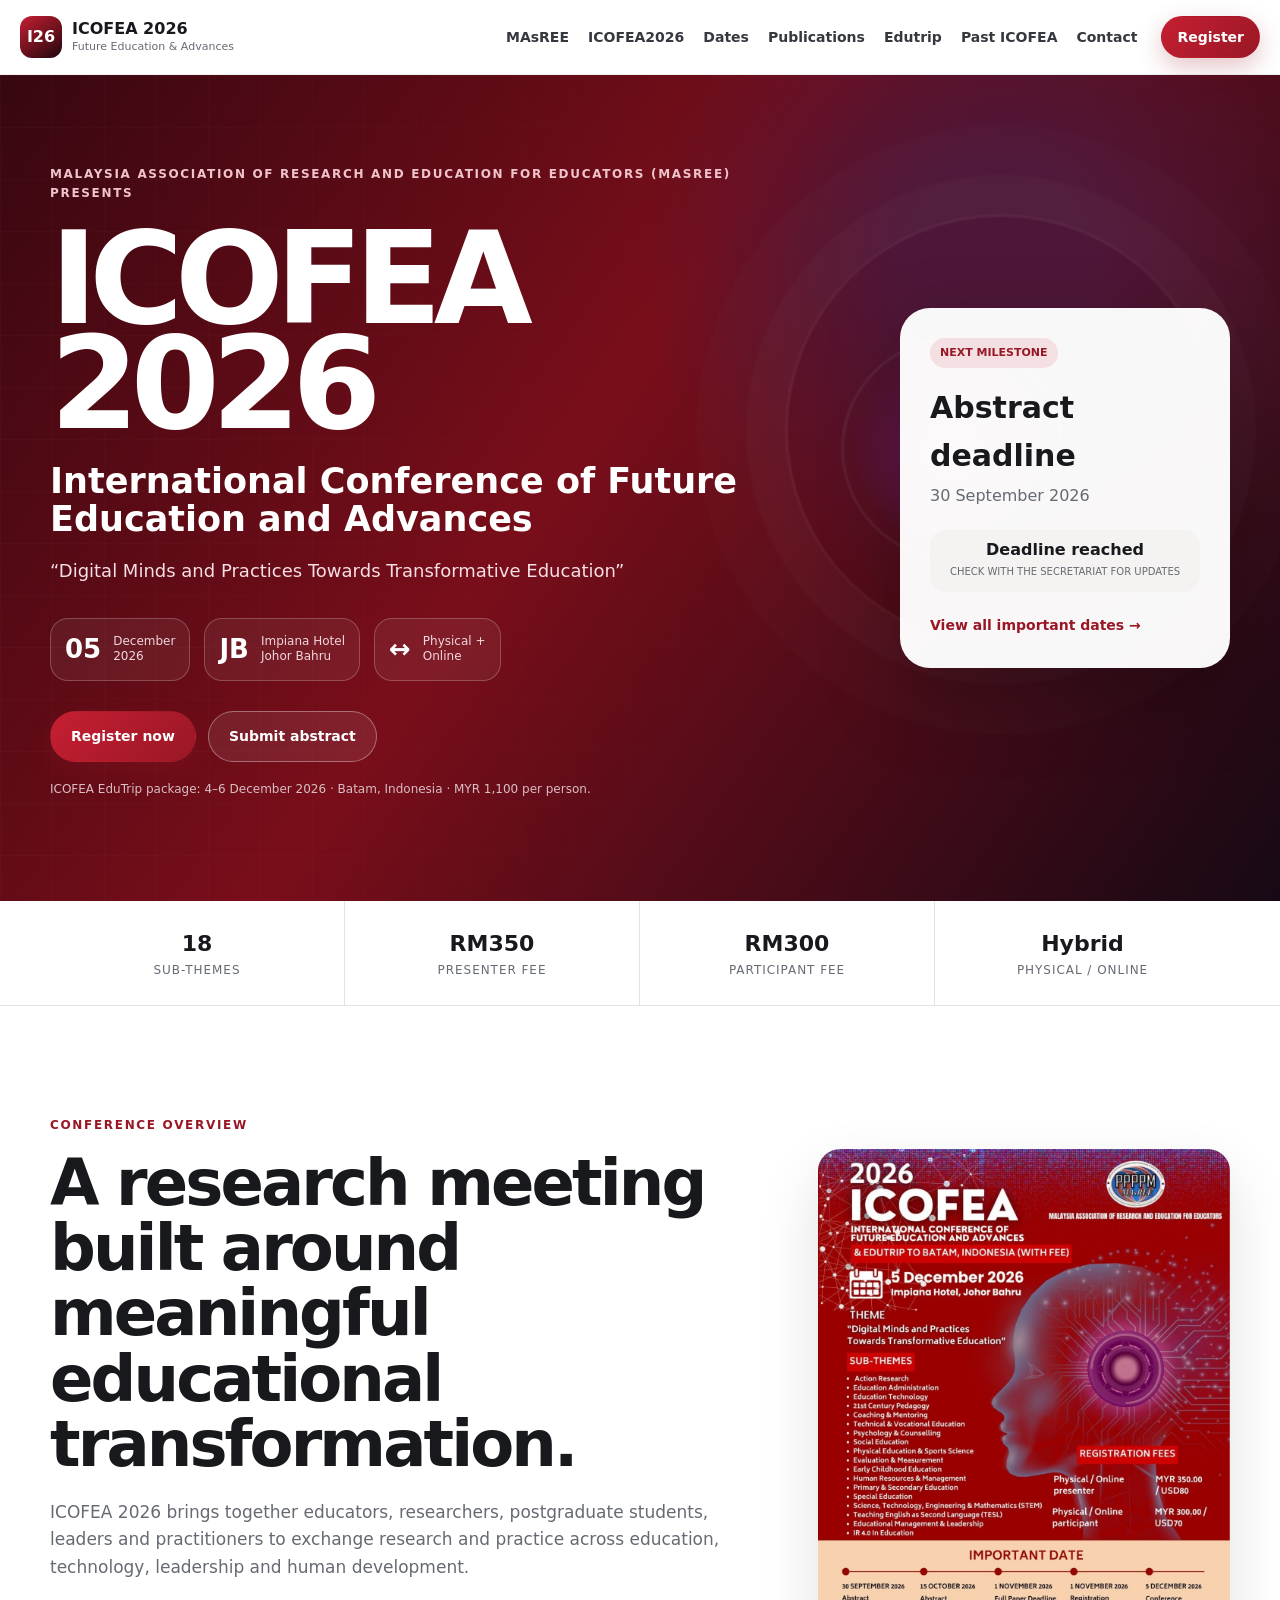
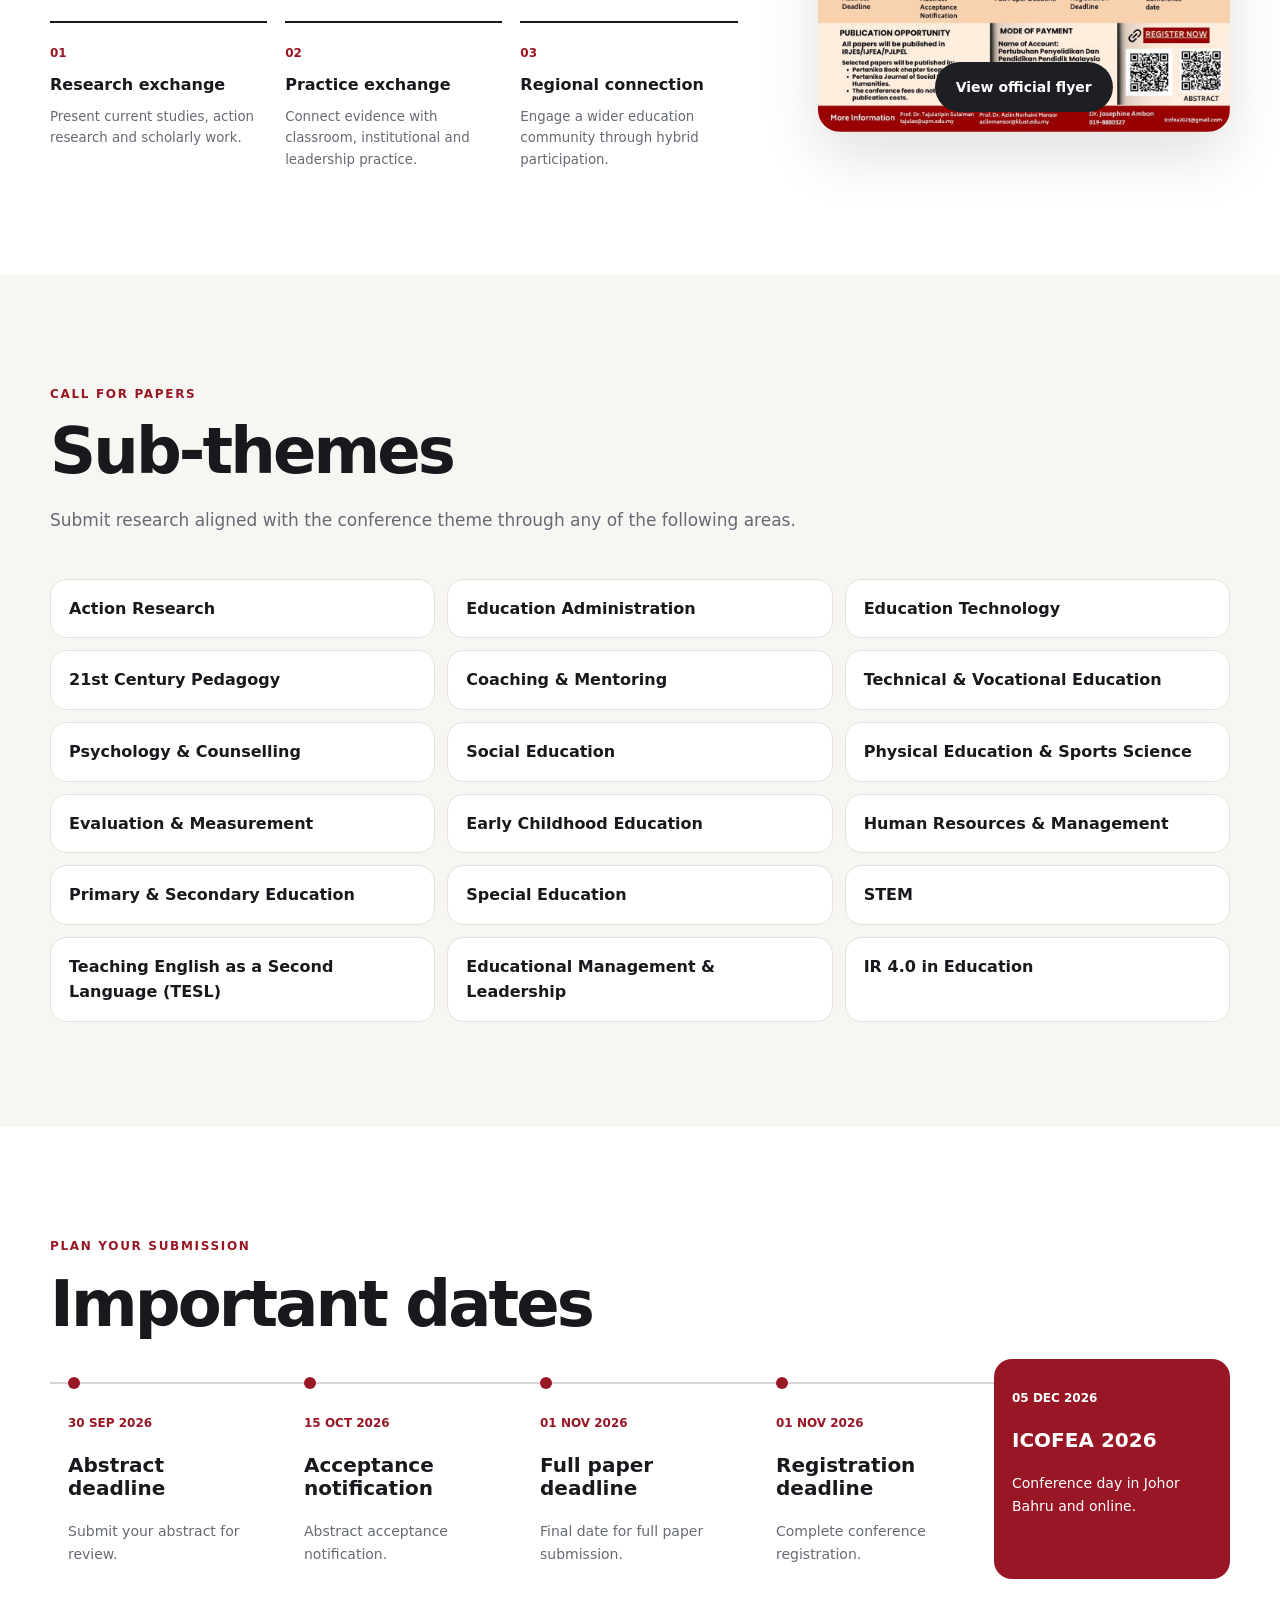
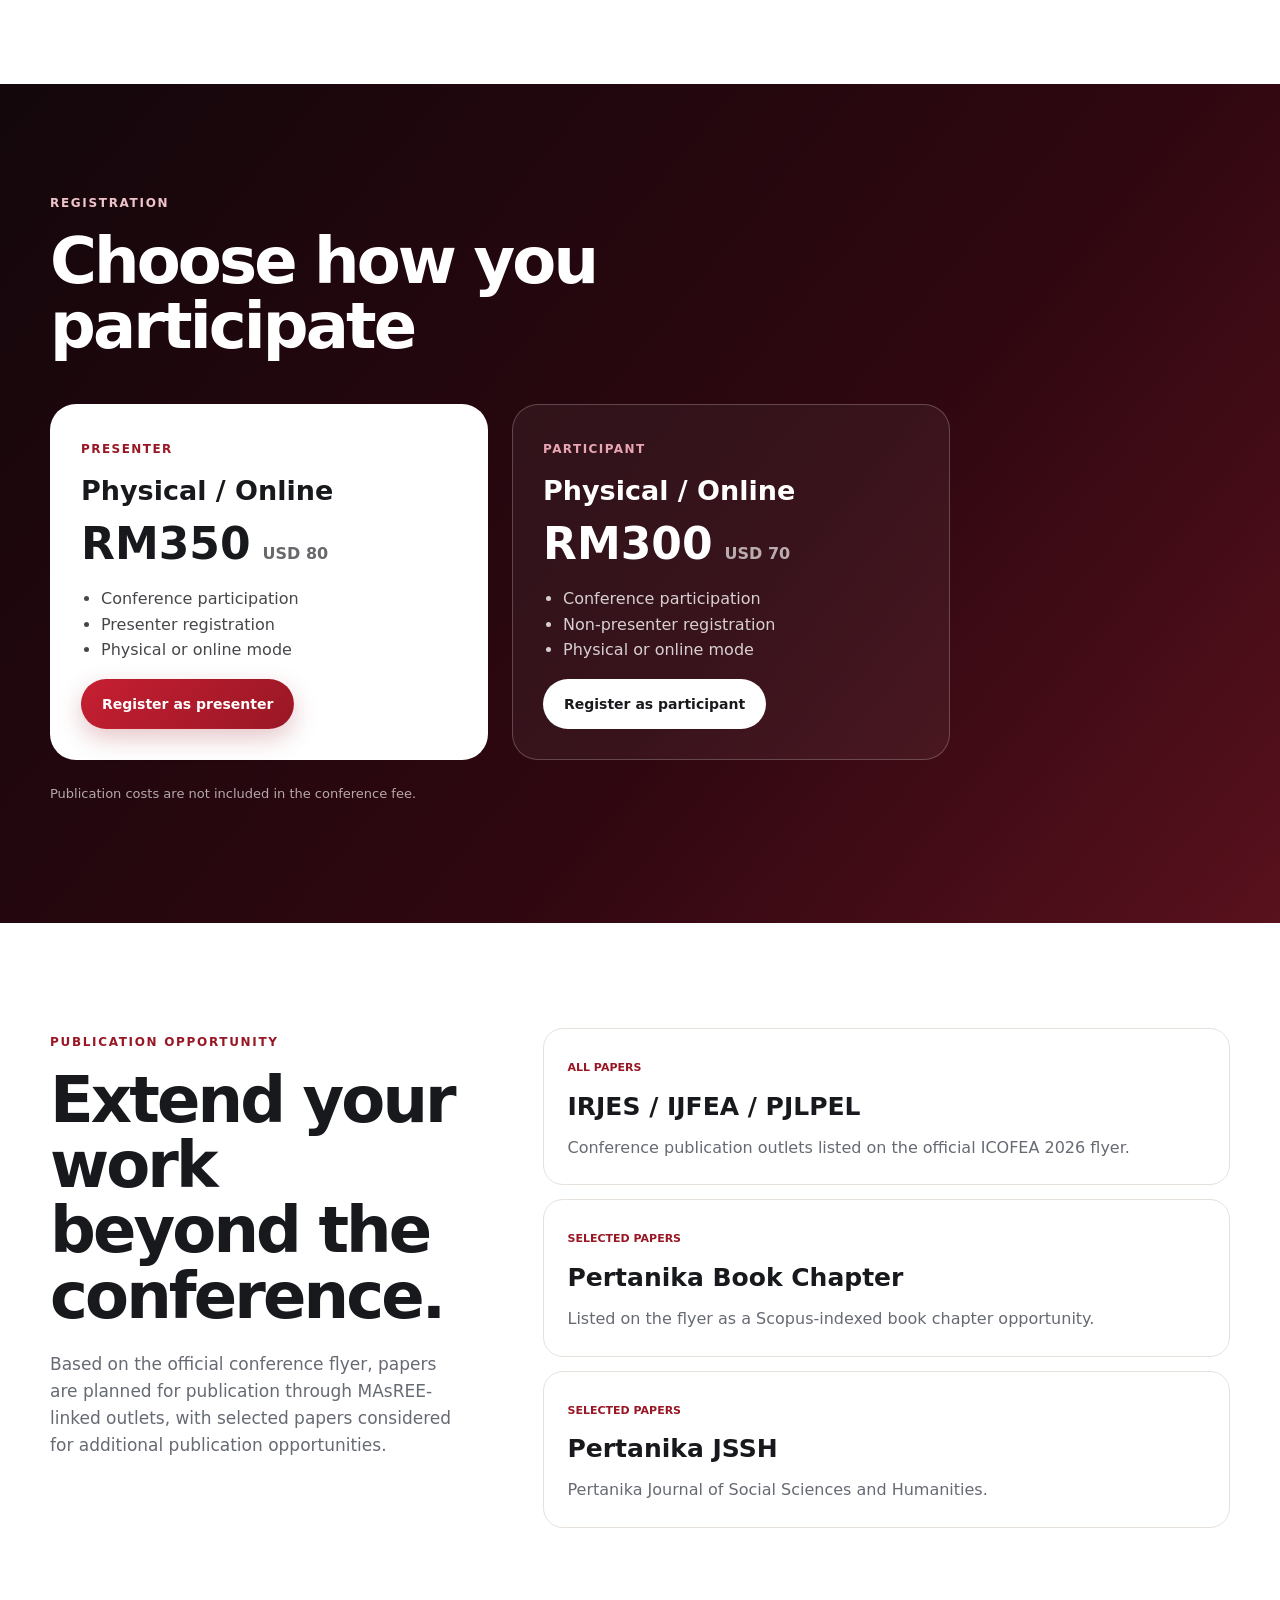
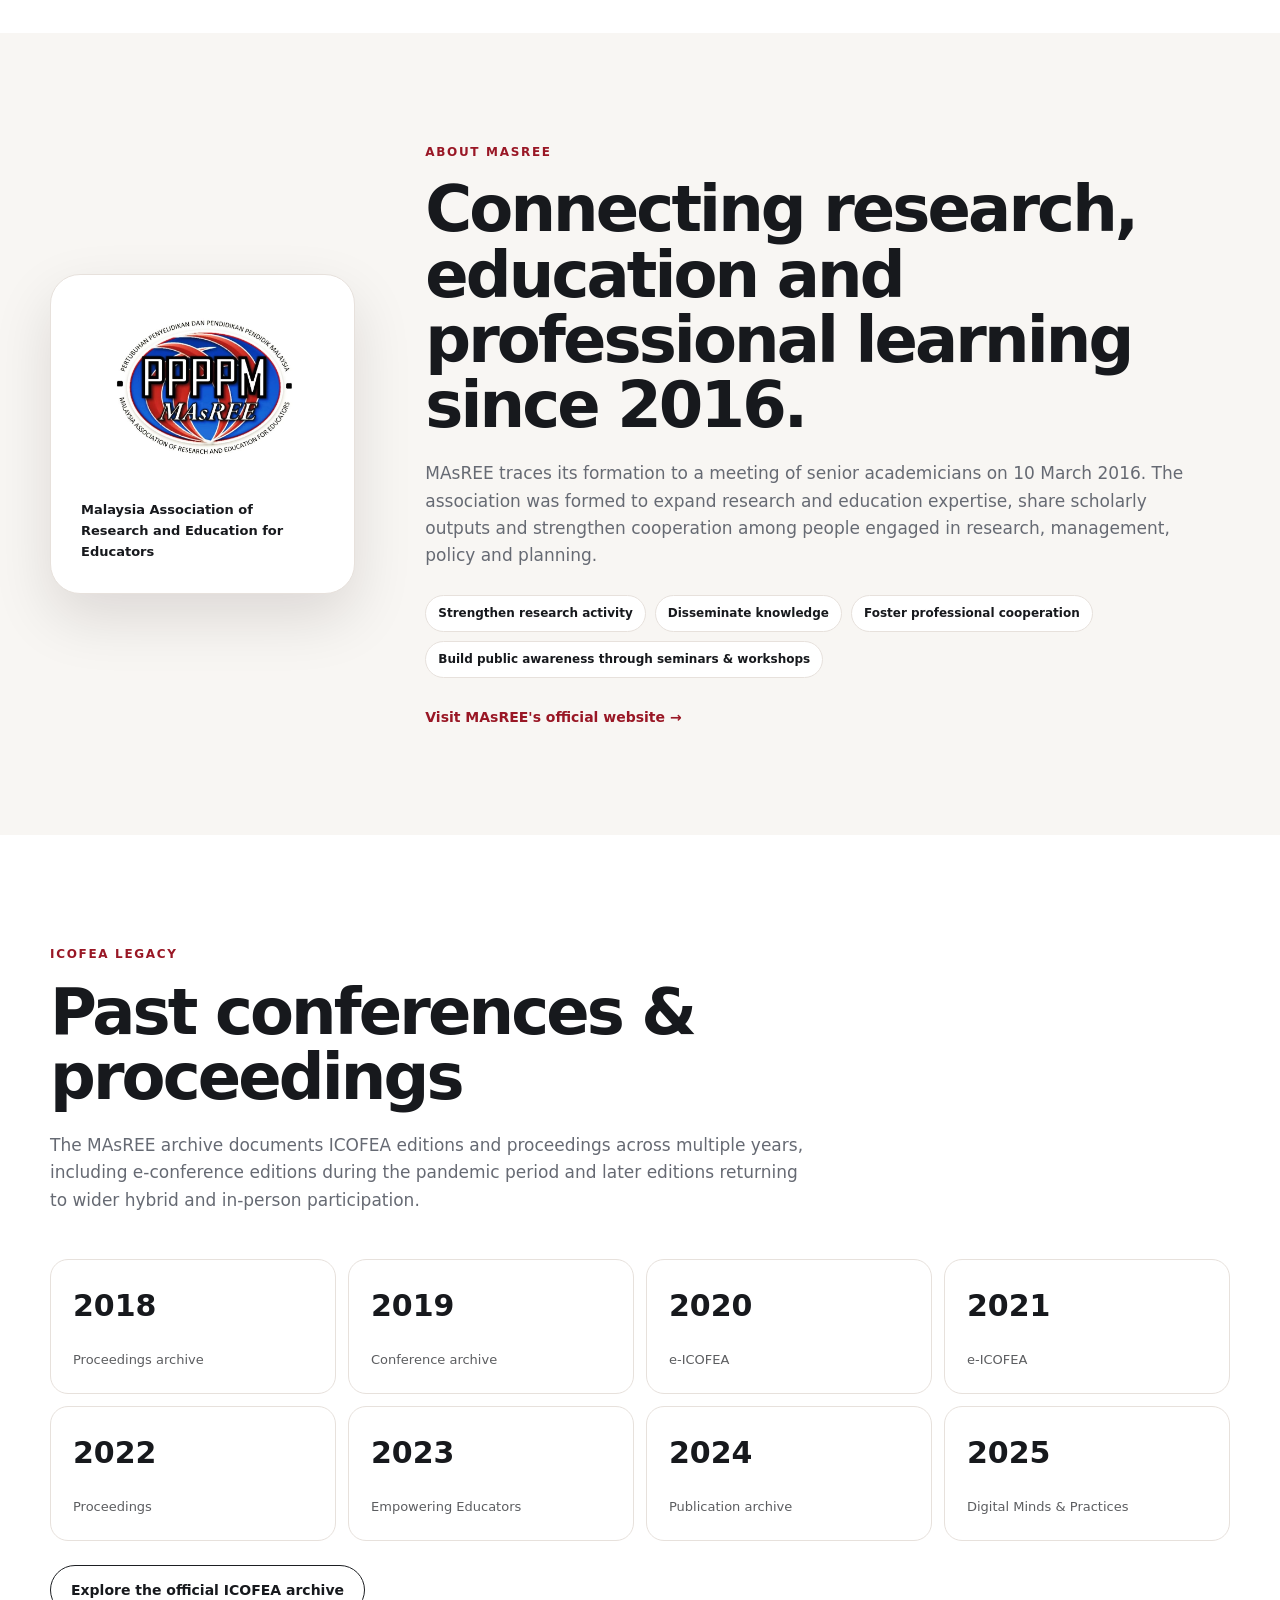
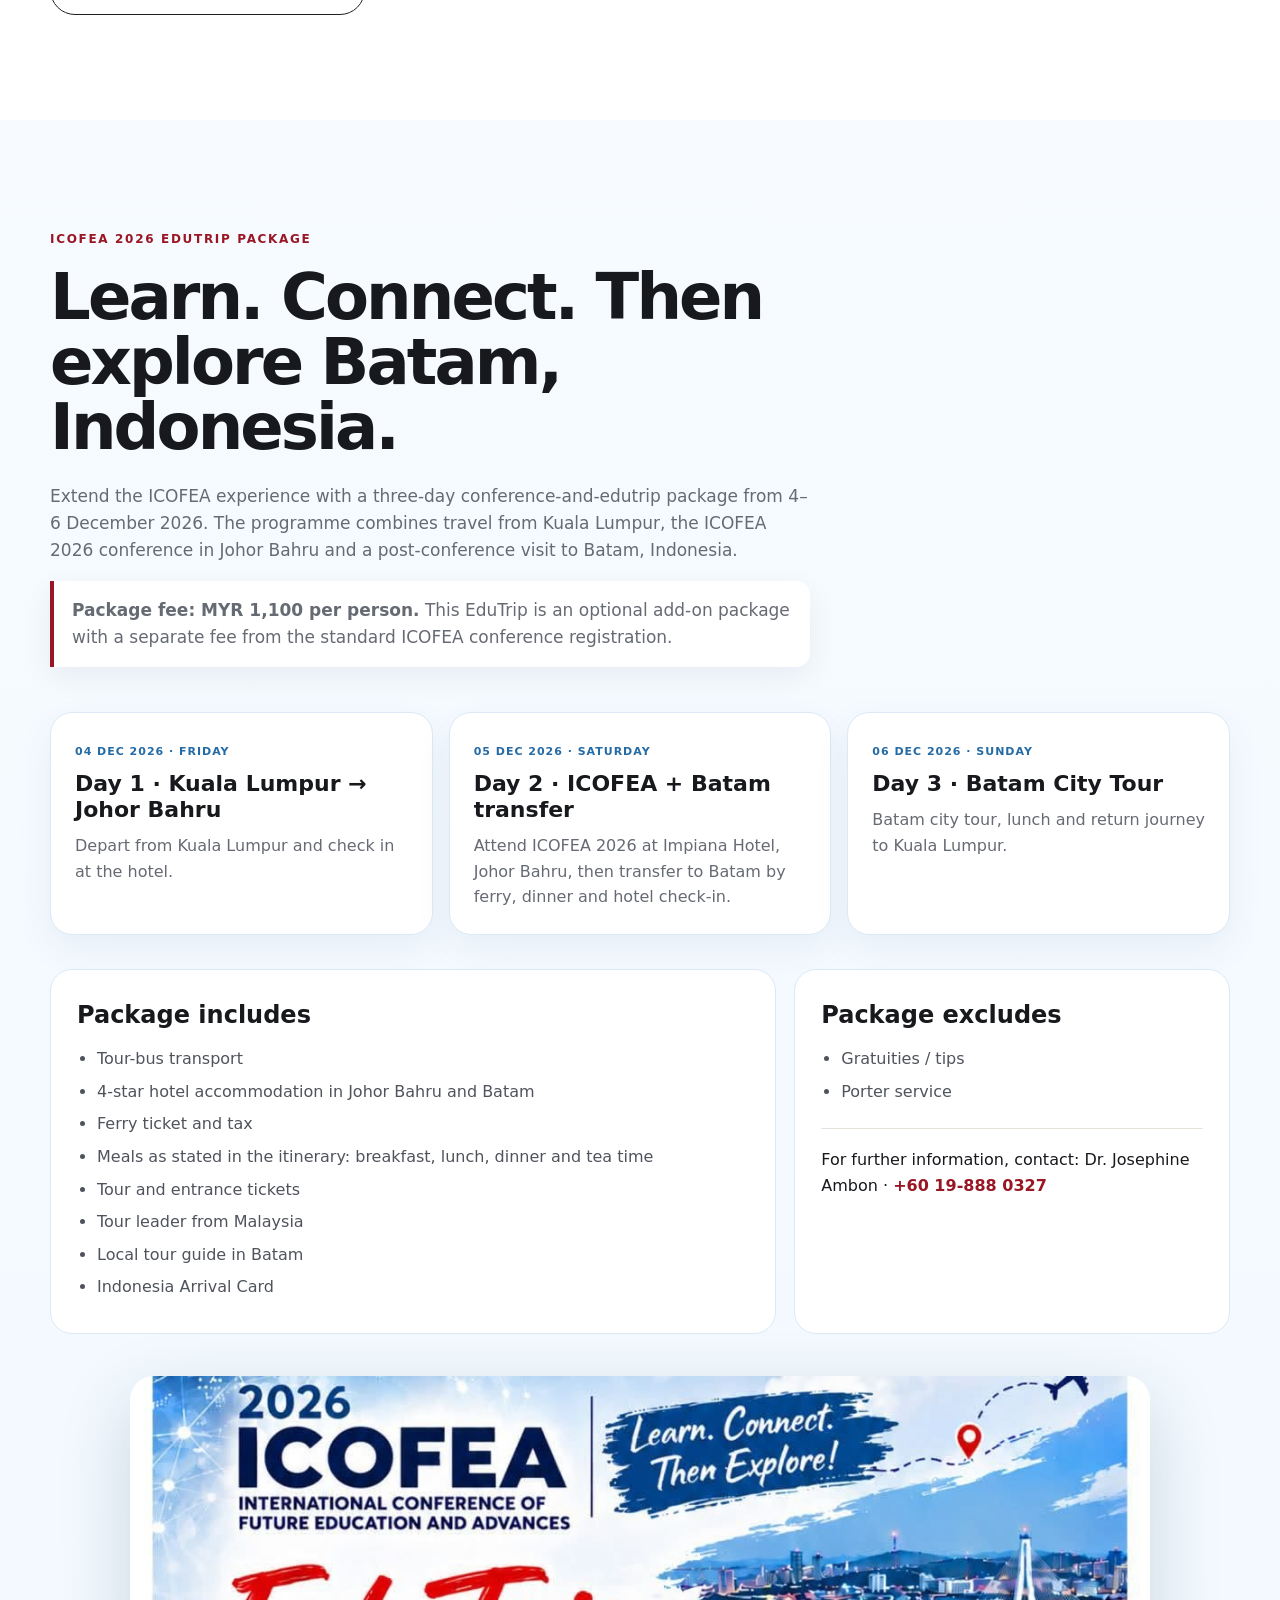
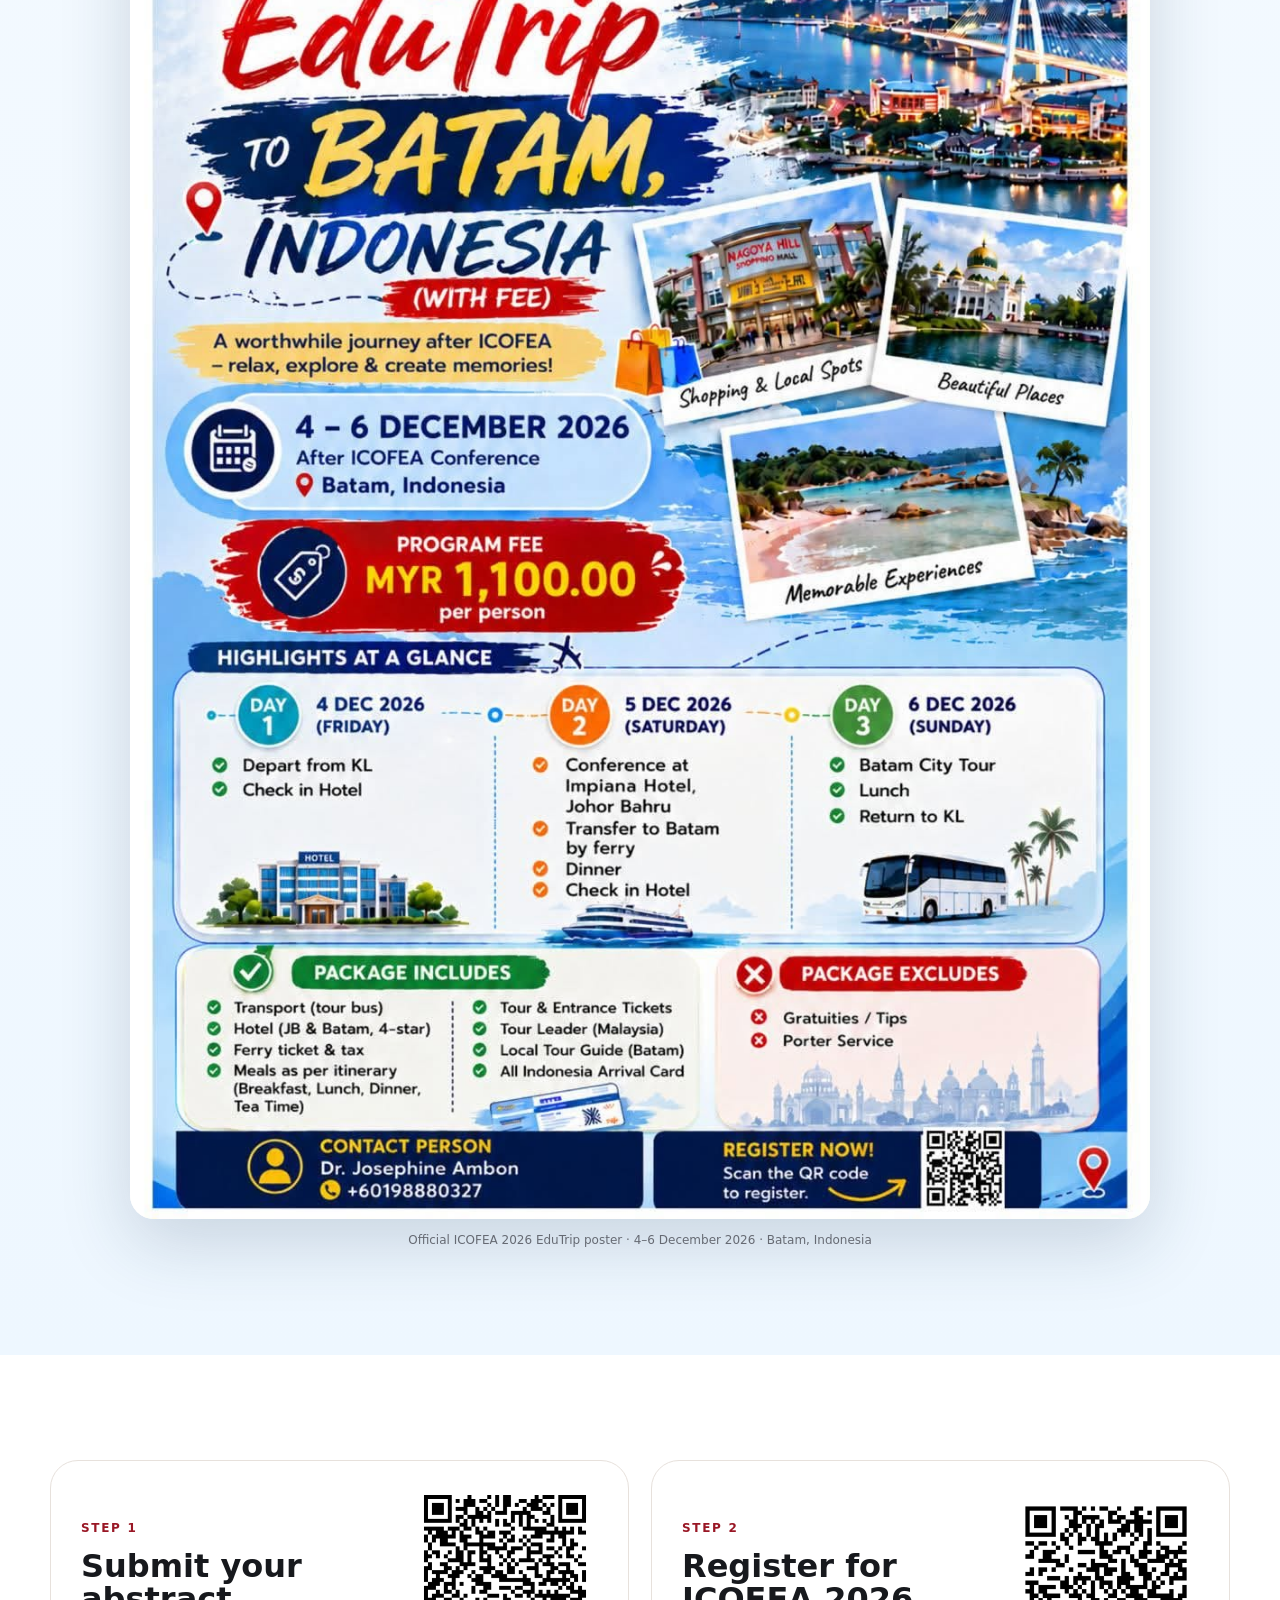
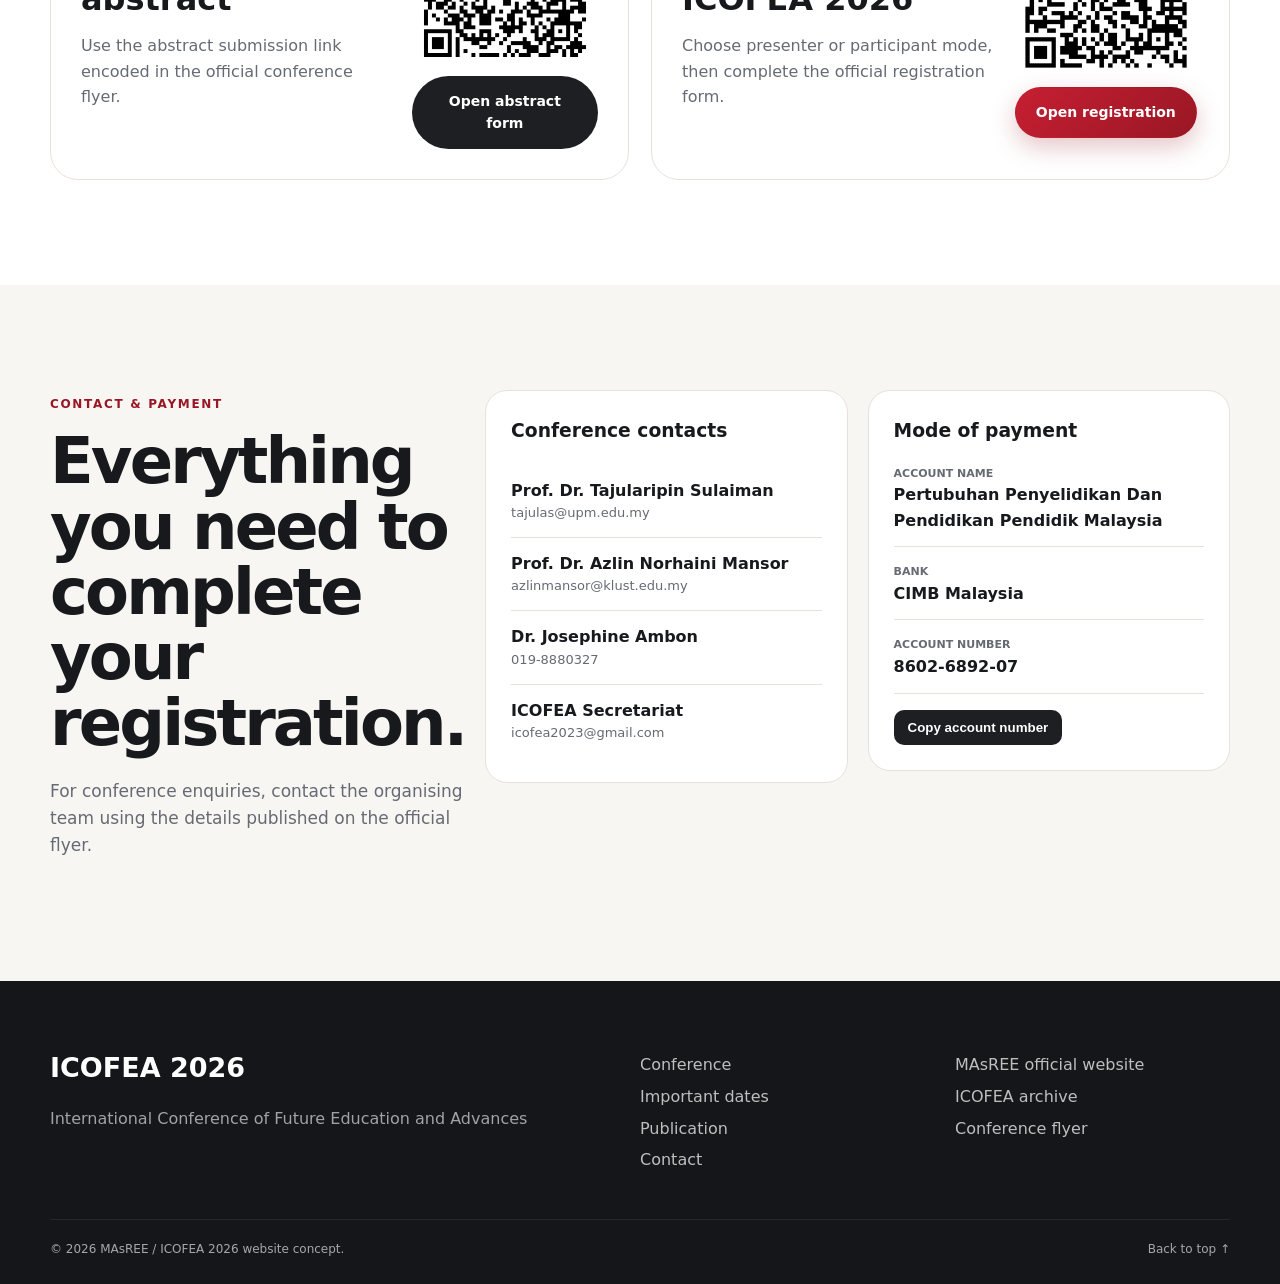
==== home.html @ a744ecc9 "Update home.html" ====
<!doctype html>
<html lang="en">
<head>
  <meta charset="utf-8" />
  <meta name="viewport" content="width=device-width, initial-scale=1" />
  <meta name="description" content="ICOFEA 2026 — International Conference of Future Education and Advances, 5 December 2026, Impiana Hotel Johor Bahru, Malaysia." />
  <meta name="theme-color" content="#7f0d19" />
  <title>ICOFEA 2026 | International Conference of Future Education and Advances</title>
  <link rel="stylesheet" href="styles.css" />
</head>
<body>
  <a class="skip-link" href="#main">Skip to content</a>
  <header class="site-header" id="top">
    <div class="nav-shell">
      <a class="brand" href="#top" aria-label="ICOFEA 2026 home">
        <span class="brand-mark">I26</span>
        <span><strong>ICOFEA 2026</strong><small>Future Education & Advances</small></span>
      </a>
      <button class="menu-btn" type="button" aria-expanded="false" aria-controls="main-nav">Menu</button>
      <nav id="main-nav" class="main-nav" aria-label="Primary navigation">
        <a href="#masree">MAsREE</a>
        <a href="#conference">ICOFEA2026</a>
        <a href="#dates">Dates</a>
        <a href="#publications">Publications</a>
        <a href="#edutrip">Edutrip</a>
        <a href="#legacy">Past ICOFEA</a>
        <a href="#contact">Contact</a>
      </nav>
      <a class="btn btn-sm btn-primary nav-cta" href="https://bit.ly/ICOFEA2026?r=qr" target="_blank" rel="noopener">Register</a>
    </div>
  </header>

  <main id="main">
    <section class="hero" id="conference">
      <div class="hero-grid" aria-hidden="true"></div>
      <div class="hero-orb orb-one" aria-hidden="true"></div>
      <div class="hero-orb orb-two" aria-hidden="true"></div>
      <div class="container hero-content">
        <div class="hero-copy reveal">
          <div class="eyebrow">Malaysia Association of Research and Education for Educators (MAsREE) presents</div>
          <h1><span>ICOFEA</span> 2026</h1>
          <p class="hero-kicker">International Conference of Future Education and Advances</p>
          <p class="theme">“Digital Minds and Practices Towards Transformative Education”</p>
          <div class="hero-meta">
            <div><b>05</b><span>December<br>2026</span></div>
            <div><b>JB</b><span>Impiana Hotel<br>Johor Bahru</span></div>
            <div><b>↔</b><span>Physical +<br>Online</span></div>
          </div>
          <div class="hero-actions">
            <a class="btn btn-primary" href="https://bit.ly/ICOFEA2026?r=qr" target="_blank" rel="noopener">Register now</a>
            <a class="btn btn-ghost" href="https://qr.generatorqr.com/4aexBkyAz" target="_blank" rel="noopener">Submit abstract</a>
          </div>
          <p class="micro">ICOFEA EduTrip package: 4–6 December 2026 · Batam, Indonesia · MYR 1,100 per person.</p>
        </div>
        <aside class="deadline-card reveal" aria-label="Abstract deadline countdown">
          <span class="card-label">Next milestone</span>
          <h2>Abstract deadline</h2>
          <p class="deadline-date">30 September 2026</p>
          <div class="countdown" data-deadline="2026-09-30T23:59:59+08:00">
            <div><strong id="days">--</strong><span>days</span></div>
            <div><strong id="hours">--</strong><span>hours</span></div>
            <div><strong id="mins">--</strong><span>min</span></div>
          </div>
          <a href="#dates" class="text-link">View all important dates →</a>
        </aside>
      </div>
    </section>

    <section class="quick-strip" aria-label="Conference quick facts">
      <div class="container quick-grid">
        <div><strong>18</strong><span>sub-themes</span></div>
        <div><strong>RM350</strong><span>presenter fee</span></div>
        <div><strong>RM300</strong><span>participant fee</span></div>
        <div><strong>Hybrid</strong><span>physical / online</span></div>
      </div>
    </section>

    <section class="section" id="overview">
      <div class="container two-col">
        <div class="section-heading reveal">
          <span class="eyebrow red">Conference overview</span>
          <h2>A research meeting built around meaningful educational transformation.</h2>
          <p>ICOFEA 2026 brings together educators, researchers, postgraduate students, leaders and practitioners to exchange research and practice across education, technology, leadership and human development.</p>
          <div class="feature-row">
            <div class="feature"><span>01</span><b>Research exchange</b><small>Present current studies, action research and scholarly work.</small></div>
            <div class="feature"><span>02</span><b>Practice exchange</b><small>Connect evidence with classroom, institutional and leadership practice.</small></div>
            <div class="feature"><span>03</span><b>Regional connection</b><small>Engage a wider education community through hybrid participation.</small></div>
          </div>
        </div>
        <div class="flyer-panel reveal">
          <img src="assets/icofea-2026-flyer.jpg" alt="Official ICOFEA 2026 conference flyer" />
          <a class="btn btn-dark" href="assets/icofea-2026-flyer.jpg" target="_blank">View official flyer</a>
        </div>
      </div>
    </section>

    <section class="section section-soft" id="themes">
      <div class="container">
        <div class="section-heading compact reveal">
          <span class="eyebrow red">Call for papers</span>
          <h2>Sub-themes</h2>
          <p>Submit research aligned with the conference theme through any of the following areas.</p>
        </div>
        <div class="themes-grid reveal">
          <span>Action Research</span><span>Education Administration</span><span>Education Technology</span><span>21st Century Pedagogy</span>
          <span>Coaching & Mentoring</span><span>Technical & Vocational Education</span><span>Psychology & Counselling</span><span>Social Education</span>
          <span>Physical Education & Sports Science</span><span>Evaluation & Measurement</span><span>Early Childhood Education</span><span>Human Resources & Management</span>
          <span>Primary & Secondary Education</span><span>Special Education</span><span>STEM</span><span>Teaching English as a Second Language (TESL)</span>
          <span>Educational Management & Leadership</span><span>IR 4.0 in Education</span>
        </div>
      </div>
    </section>

    <section class="section" id="dates">
      <div class="container">
        <div class="section-heading compact reveal">
          <span class="eyebrow red">Plan your submission</span>
          <h2>Important dates</h2>
        </div>
        <div class="timeline reveal">
          <article><time>30 Sep 2026</time><h3>Abstract deadline</h3><p>Submit your abstract for review.</p></article>
          <article><time>15 Oct 2026</time><h3>Acceptance notification</h3><p>Abstract acceptance notification.</p></article>
          <article><time>01 Nov 2026</time><h3>Full paper deadline</h3><p>Final date for full paper submission.</p></article>
          <article><time>01 Nov 2026</time><h3>Registration deadline</h3><p>Complete conference registration.</p></article>
          <article class="timeline-final"><time>05 Dec 2026</time><h3>ICOFEA 2026</h3><p>Conference day in Johor Bahru and online.</p></article>
        </div>
      </div>
    </section>

    <section class="section dark-section" id="fees">
      <div class="container">
        <div class="section-heading compact inverse reveal">
          <span class="eyebrow">Registration</span>
          <h2>Choose how you participate</h2>
        </div>
        <div class="pricing-grid reveal">
          <article class="price-card featured">
            <span class="price-label">Presenter</span><h3>Physical / Online</h3><div class="price"><strong>RM350</strong><span>USD 80</span></div>
            <ul><li>Conference participation</li><li>Presenter registration</li><li>Physical or online mode</li></ul>
            <a class="btn btn-primary" href="https://bit.ly/ICOFEA2026?r=qr" target="_blank" rel="noopener">Register as presenter</a>
          </article>
          <article class="price-card">
            <span class="price-label">Participant</span><h3>Physical / Online</h3><div class="price"><strong>RM300</strong><span>USD 70</span></div>
            <ul><li>Conference participation</li><li>Non-presenter registration</li><li>Physical or online mode</li></ul>
            <a class="btn btn-light" href="https://bit.ly/ICOFEA2026?r=qr" target="_blank" rel="noopener">Register as participant</a>
          </article>
        </div>
        <p class="fee-note">Publication costs are not included in the conference fee.</p>
      </div>
    </section>

    <section class="section" id="publications">
      <div class="container publication-grid">
        <div class="section-heading reveal">
          <span class="eyebrow red">Publication opportunity</span>
          <h2>Extend your work beyond the conference.</h2>
          <p>Based on the official conference flyer, papers are planned for publication through MAsREE-linked outlets, with selected papers considered for additional publication opportunities.</p>
        </div>
        <div class="publication-cards reveal">
          <article><span>All papers</span><h3>IRJES / IJFEA / PJLPEL</h3><p>Conference publication outlets listed on the official ICOFEA 2026 flyer.</p></article>
          <article><span>Selected papers</span><h3>Pertanika Book Chapter</h3><p>Listed on the flyer as a Scopus-indexed book chapter opportunity.</p></article>
          <article><span>Selected papers</span><h3>Pertanika JSSH</h3><p>Pertanika Journal of Social Sciences and Humanities.</p></article>
        </div>
      </div>
    </section>

    <section class="section section-soft" id="masree">
      <div class="container about-grid">
        <div class="about-logo reveal">
          <img src="assets/masree-logo.jpg" alt="MAsREE logo from the ICOFEA 2026 flyer" />
          <span>Malaysia Association of Research and Education for Educators</span>
        </div>
        <div class="section-heading reveal">
          <span class="eyebrow red">About MAsREE</span>
          <h2>Connecting research, education and professional learning since 2016.</h2>
          <p>MAsREE traces its formation to a meeting of senior academicians on 10 March 2016. The association was formed to expand research and education expertise, share scholarly outputs and strengthen cooperation among people engaged in research, management, policy and planning.</p>
          <div class="aims">
            <span>Strengthen research activity</span><span>Disseminate knowledge</span><span>Foster professional cooperation</span><span>Build public awareness through seminars & workshops</span>
          </div>
          <a class="text-link" href="https://www.masree.info/about-masree/history/" target="_blank" rel="noopener">Visit MAsREE's official website →</a>
        </div>
      </div>
    </section>

    <section class="section" id="legacy">
      <div class="container">
        <div class="section-heading compact reveal">
          <span class="eyebrow red">ICOFEA legacy</span>
          <h2>Past conferences & proceedings</h2>
          <p>The MAsREE archive documents ICOFEA editions and proceedings across multiple years, including e-conference editions during the pandemic period and later editions returning to wider hybrid and in-person participation.</p>
        </div>
        <div class="legacy-track reveal">
          <a href="https://www.masree.info/icofea-2018/" target="_blank" rel="noopener"><b>2018</b><span>Proceedings archive</span></a>
          <a href="https://www.masree.info/icofea-2019/" target="_blank" rel="noopener"><b>2019</b><span>Conference archive</span></a>
          <a href="https://www.masree.info/icofea-2020/" target="_blank" rel="noopener"><b>2020</b><span>e-ICOFEA</span></a>
          <a href="https://www.masree.info/icofea-2021/" target="_blank" rel="noopener"><b>2021</b><span>e-ICOFEA</span></a>
          <a href="https://www.masree.info/icofea-2022/" target="_blank" rel="noopener"><b>2022</b><span>Proceedings</span></a>
          <a href="https://www.masree.info/icofea-2023/" target="_blank" rel="noopener"><b>2023</b><span>Empowering Educators</span></a>
          <a href="https://www.masree.info/category/icofea-2/" target="_blank" rel="noopener"><b>2024</b><span>Publication archive</span></a>
          <a href="https://www.masree.info/icofea-2025/" target="_blank" rel="noopener"><b>2025</b><span>Digital Minds & Practices</span></a>
        </div>
        <a class="btn btn-outline-dark archive-btn" href="https://www.masree.info/category/icofea-2/" target="_blank" rel="noopener">Explore the official ICOFEA archive</a>
      </div>
    </section>

    <section class="section edutrip-section" id="edutrip">
      <div class="container">
        <div class="section-heading compact reveal">
          <span class="eyebrow red">ICOFEA 2026 EduTrip package</span>
          <h2>Learn. Connect. Then explore Batam, Indonesia.</h2>
          <p>Extend the ICOFEA experience with a three-day conference-and-edutrip package from 4–6 December 2026. The programme combines travel from Kuala Lumpur, the ICOFEA 2026 conference in Johor Bahru and a post-conference visit to Batam, Indonesia.</p>
          <p class="edutrip-note"><strong>Package fee: MYR 1,100 per person.</strong> This EduTrip is an optional add-on package with a separate fee from the standard ICOFEA conference registration.</p>
        </div>

        <div class="edutrip-summary reveal">
          <article><span>04 Dec 2026 · Friday</span><h3>Day 1 · Kuala Lumpur → Johor Bahru</h3><p>Depart from Kuala Lumpur and check in at the hotel.</p></article>
          <article><span>05 Dec 2026 · Saturday</span><h3>Day 2 · ICOFEA + Batam transfer</h3><p>Attend ICOFEA 2026 at Impiana Hotel, Johor Bahru, then transfer to Batam by ferry, dinner and hotel check-in.</p></article>
          <article><span>06 Dec 2026 · Sunday</span><h3>Day 3 · Batam City Tour</h3><p>Batam city tour, lunch and return journey to Kuala Lumpur.</p></article>
        </div>

        <div class="edutrip-inclusions reveal">
          <div>
            <h3>Package includes</h3>
            <ul>
              <li>Tour-bus transport</li>
              <li>4-star hotel accommodation in Johor Bahru and Batam</li>
              <li>Ferry ticket and tax</li>
              <li>Meals as stated in the itinerary: breakfast, lunch, dinner and tea time</li>
              <li>Tour and entrance tickets</li>
              <li>Tour leader from Malaysia</li>
              <li>Local tour guide in Batam</li>
              <li>Indonesia Arrival Card</li>
            </ul>
          </div>
          <div>
            <h3>Package excludes</h3>
            <ul>
              <li>Gratuities / tips</li>
              <li>Porter service</li>
            </ul>
            <p class="edutrip-contact">For further information, contact: Dr. Josephine Ambon · <a href="tel:+60198880327">+60 19-888 0327</a></p>
        </div>
        </div>

        <figure class="edutrip-poster reveal">
          <img src="assets/edutrip-batam.jpg" alt="Official ICOFEA 2026 EduTrip to Batam, Indonesia poster showing the 4 to 6 December 2026 programme, MYR 1,100 package fee, itinerary, inclusions and exclusions" />
          <figcaption>Official ICOFEA 2026 EduTrip poster · 4–6 December 2026 · Batam, Indonesia</figcaption>
        </figure>
      </div>
    </section>

    <section class="section" id="submission">
      <div class="container action-grid">
        <article class="action-card reveal">
          <div><span class="eyebrow red">Step 1</span><h2>Submit your abstract</h2><p>Use the abstract submission link encoded in the official conference flyer.</p></div>
          <div class="qr-wrap"><img src="assets/abstract-qr.png" alt="Abstract submission QR code" /><a class="btn btn-dark" href="https://qr.generatorqr.com/4aexBkyAz" target="_blank" rel="noopener">Open abstract form</a></div>
        </article>
        <article class="action-card reveal">
          <div><span class="eyebrow red">Step 2</span><h2>Register for ICOFEA 2026</h2><p>Choose presenter or participant mode, then complete the official registration form.</p></div>
          <div class="qr-wrap"><img src="assets/register-qr.png" alt="ICOFEA 2026 registration QR code" /><a class="btn btn-primary" href="https://bit.ly/ICOFEA2026?r=qr" target="_blank" rel="noopener">Open registration</a></div>
        </article>
      </div>
    </section>

    <section class="section section-soft" id="contact">
      <div class="container contact-grid">
        <div class="section-heading reveal">
          <span class="eyebrow red">Contact & payment</span>
          <h2>Everything you need to complete your registration.</h2>
          <p>For conference enquiries, contact the organising team using the details published on the official flyer.</p>
        </div>
        <div class="contact-card reveal">
          <h3>Conference contacts</h3>
          <a href="mailto:tajulas@upm.edu.my"><b>Prof. Dr. Tajularipin Sulaiman</b><span>tajulas@upm.edu.my</span></a>
          <a href="mailto:azlinmansor@klust.edu.my"><b>Prof. Dr. Azlin Norhaini Mansor</b><span>azlinmansor@klust.edu.my</span></a>
          <a href="tel:+60198880327"><b>Dr. Josephine Ambon</b><span>019-8880327</span></a>
          <a href="mailto:icofea2023@gmail.com"><b>ICOFEA Secretariat</b><span>icofea2023@gmail.com</span></a>
        </div>
        <div class="payment-card reveal">
          <h3>Mode of payment</h3>
          <p><span>Account name</span><b>Pertubuhan Penyelidikan Dan Pendidikan Pendidik Malaysia</b></p>
          <p><span>Bank</span><b>CIMB Malaysia</b></p>
          <p><span>Account number</span><b id="account-no">8602-6892-07</b></p>
          <button class="copy-btn" type="button" data-copy="8602-6892-07">Copy account number</button>
        </div>
      </div>
    </section>


  </main>

  <footer class="site-footer">
    <div class="container footer-grid">
      <div><strong>ICOFEA 2026</strong><p>International Conference of Future Education and Advances</p></div>
      <div><a href="#conference">Conference</a><a href="#dates">Important dates</a><a href="#publications">Publication</a><a href="#contact">Contact</a></div>
      <div><a href="https://www.masree.info/" target="_blank" rel="noopener">MAsREE official website</a><a href="https://www.masree.info/category/icofea-2/" target="_blank" rel="noopener">ICOFEA archive</a><a href="assets/icofea-2026-flyer.jpg" target="_blank">Conference flyer</a></div>
    </div>
    <div class="container footer-bottom"><span>© <span id="year">2026</span> MAsREE / ICOFEA 2026 website concept.</span><a href="#top">Back to top ↑</a></div>
  </footer>
  <script src="script.js"></script>
</body>
</html>
---- styles.css ----
:root{--red:#991725;--red2:#c61f32;--deep:#21060c;--ink:#17191d;--muted:#666a73;--cream:#f7efe6;--soft:#f8f6f3;--white:#fff;--line:#e7e1dc;--radius:24px;--shadow:0 24px 60px rgba(22,8,12,.12)}*{box-sizing:border-box}html{scroll-behavior:smooth}body{margin:0;font-family:Inter,ui-sans-serif,system-ui,-apple-system,BlinkMacSystemFont,"Segoe UI",sans-serif;color:var(--ink);background:#fff;line-height:1.6}a{color:inherit;text-decoration:none}img{max-width:100%;display:block}.container{width:min(1180px,calc(100% - 40px));margin:auto}.narrow{width:min(860px,calc(100% - 40px));margin:auto}.skip-link{position:fixed;left:12px;top:-80px;background:#fff;color:#000;padding:10px 14px;z-index:999}.skip-link:focus{top:12px}.site-header{position:sticky;top:0;z-index:100;background:rgba(255,255,255,.9);backdrop-filter:blur(18px);border-bottom:1px solid rgba(0,0,0,.06)}.nav-shell{width:min(1240px,calc(100% - 28px));margin:auto;min-height:74px;display:flex;align-items:center;gap:24px}.brand{display:flex;align-items:center;gap:10px;min-width:190px}.brand-mark{width:42px;height:42px;border-radius:12px;display:grid;place-items:center;background:linear-gradient(145deg,var(--red2),var(--deep));color:#fff;font-weight:900}.brand strong,.brand small{display:block;line-height:1.15}.brand small{font-size:11px;color:var(--muted);margin-top:3px}.main-nav{display:flex;gap:19px;align-items:center;margin-left:auto}.main-nav a{font-size:14px;color:#35383f;font-weight:650}.main-nav a:hover{color:var(--red)}.btn{display:inline-flex;align-items:center;justify-content:center;gap:8px;border-radius:999px;padding:13px 20px;font-weight:800;font-size:14px;border:1px solid transparent;transition:.2s transform,.2s background,.2s border}.btn:hover{transform:translateY(-2px)}.btn-sm{padding:9px 15px}.btn-primary{background:linear-gradient(135deg,var(--red2),var(--red));color:#fff;box-shadow:0 9px 24px rgba(153,23,37,.25)}.btn-ghost{background:rgba(255,255,255,.08);border-color:rgba(255,255,255,.35);color:#fff}.btn-dark{background:#1d1f23;color:#fff}.btn-light{background:#fff;color:#191a1d}.btn-outline-dark{border-color:#1d1f23}.menu-btn{display:none}.hero{min-height:740px;background:radial-gradient(circle at 78% 22%,#4e1638 0 8%,transparent 30%),linear-gradient(125deg,#370710 0%,#790e1a 45%,#160915 100%);position:relative;overflow:hidden;color:#fff;display:flex;align-items:center}.hero-grid{position:absolute;inset:0;opacity:.18;background-image:linear-gradient(rgba(255,255,255,.12) 1px,transparent 1px),linear-gradient(90deg,rgba(255,255,255,.12) 1px,transparent 1px);background-size:52px 52px;mask-image:linear-gradient(to right,#000,transparent 70%)}.hero-orb{position:absolute;border-radius:50%;filter:blur(1px);border:1px solid rgba(255,255,255,.18)}.orb-one{width:430px;height:430px;right:5%;top:17%;box-shadow:0 0 0 40px rgba(255,255,255,.02),0 0 0 90px rgba(255,255,255,.015)}.orb-two{width:220px;height:220px;right:17%;top:32%;background:radial-gradient(circle,#d16689 0 5%,#5d1747 28%,transparent 65%)}.hero-content{display:grid;grid-template-columns:minmax(0,1.4fr) minmax(300px,.6fr);gap:80px;align-items:center;position:relative;z-index:2;padding:90px 0}.eyebrow{text-transform:uppercase;letter-spacing:.14em;font-size:12px;font-weight:900;color:#f1c4cc}.eyebrow.red{color:var(--red)}.hero h1{font-size:clamp(72px,10vw,138px);line-height:.82;letter-spacing:-.065em;margin:24px 0 26px}.hero h1 span{color:#fff}.hero-kicker{font-size:clamp(22px,3vw,35px);font-weight:800;max-width:780px;line-height:1.08;margin:0 0 18px}.theme{max-width:690px;font-size:18px;color:#f6dfe4;margin-bottom:32px}.hero-meta{display:flex;gap:14px;flex-wrap:wrap;margin-bottom:30px}.hero-meta>div{display:flex;align-items:center;gap:12px;border:1px solid rgba(255,255,255,.22);background:rgba(255,255,255,.06);border-radius:18px;padding:10px 14px}.hero-meta b{font-size:26px}.hero-meta span{font-size:12px;line-height:1.25;color:#f0d8dd}.hero-actions{display:flex;gap:12px;flex-wrap:wrap}.micro{font-size:12px;color:#d9bec4;margin-top:18px}.deadline-card{background:rgba(255,255,255,.97);color:var(--ink);border-radius:30px;padding:30px;box-shadow:0 30px 80px rgba(0,0,0,.25)}.card-label{display:inline-block;background:#f4dfe2;color:var(--red);padding:6px 10px;border-radius:999px;font-size:11px;font-weight:900;text-transform:uppercase}.deadline-card h2{font-size:30px;margin:16px 0 3px}.deadline-date{color:var(--muted);margin:0 0 22px}.countdown{display:grid;grid-template-columns:repeat(3,1fr);gap:8px;margin-bottom:20px}.countdown>div{background:#f5f3f1;border-radius:16px;padding:12px;text-align:center}.countdown strong,.countdown span{display:block}.countdown strong{font-size:30px;line-height:1}.countdown span{font-size:10px;text-transform:uppercase;color:var(--muted);margin-top:6px}.text-link{font-weight:800;color:var(--red);font-size:14px}.quick-strip{background:#fff;border-bottom:1px solid var(--line)}.quick-grid{display:grid;grid-template-columns:repeat(4,1fr)}.quick-grid>div{padding:25px 0;text-align:center;border-right:1px solid var(--line)}.quick-grid>div:last-child{border-right:0}.quick-grid strong,.quick-grid span{display:block}.quick-grid strong{font-size:22px}.quick-grid span{font-size:12px;text-transform:uppercase;letter-spacing:.08em;color:var(--muted)}.section{padding:105px 0}.section-soft{background:var(--soft)}.two-col{display:grid;grid-template-columns:1.25fr .75fr;gap:80px;align-items:center}.section-heading h2{font-size:clamp(38px,5vw,64px);letter-spacing:-.045em;line-height:1.02;margin:14px 0 22px}.section-heading p{font-size:17px;color:var(--muted);max-width:760px}.section-heading.compact{max-width:760px;margin-bottom:45px}.feature-row{display:grid;grid-template-columns:repeat(3,1fr);gap:18px;margin-top:40px}.feature{border-top:2px solid var(--ink);padding-top:16px}.feature span{color:var(--red);font-weight:900;font-size:12px}.feature b,.feature small{display:block}.feature b{margin:8px 0}.feature small{color:var(--muted)}.flyer-panel{position:relative}.flyer-panel img{border-radius:22px;box-shadow:var(--shadow);max-height:620px;margin:auto}.flyer-panel .btn{position:absolute;bottom:20px;left:50%;transform:translateX(-50%)}.themes-grid{display:grid;grid-template-columns:repeat(3,1fr);gap:12px}.themes-grid span{background:#fff;border:1px solid var(--line);border-radius:16px;padding:16px 18px;font-weight:700}.timeline{display:grid;grid-template-columns:repeat(5,1fr);border-top:2px solid #d9d4cf}.timeline article{padding:25px 18px 0;position:relative}.timeline article:before{content:"";width:12px;height:12px;border-radius:50%;background:var(--red);position:absolute;top:-7px;left:18px}.timeline time{font-size:12px;font-weight:900;color:var(--red);text-transform:uppercase}.timeline h3{font-size:20px;line-height:1.15}.timeline p{font-size:14px;color:var(--muted)}.timeline-final{background:var(--red);color:#fff;border-radius:18px;padding:25px 18px!important;margin-top:-25px}.timeline-final:before{display:none}.timeline-final time,.timeline-final p{color:#fff!important}.dark-section{background:linear-gradient(130deg,#13070b,#2f0710 60%,#58111d);color:#fff}.inverse h2{color:#fff}.pricing-grid{display:grid;grid-template-columns:repeat(2,1fr);gap:24px;max-width:900px}.price-card{border:1px solid rgba(255,255,255,.22);border-radius:26px;padding:30px;background:rgba(255,255,255,.05)}.price-card.featured{background:#fff;color:var(--ink)}.price-label{font-size:12px;text-transform:uppercase;letter-spacing:.12em;font-weight:900;color:#e7a6b2}.featured .price-label{color:var(--red)}.price-card h3{font-size:27px;margin:8px 0}.price{display:flex;align-items:end;gap:12px;margin:10px 0 20px}.price strong{font-size:44px;line-height:1}.price span{font-weight:800;opacity:.65}.price-card ul{padding-left:20px;color:inherit;opacity:.8}.fee-note{opacity:.65;font-size:13px;margin-top:24px}.publication-grid{display:grid;grid-template-columns:.75fr 1.25fr;gap:80px;align-items:start}.publication-cards{display:grid;gap:14px}.publication-cards article{padding:24px;border:1px solid var(--line);border-radius:20px}.publication-cards span{font-size:11px;font-weight:900;text-transform:uppercase;color:var(--red)}.publication-cards h3{font-size:25px;margin:8px 0}.publication-cards p{margin:0;color:var(--muted)}.about-grid{display:grid;grid-template-columns:.55fr 1.45fr;gap:70px;align-items:center}.about-logo{background:#fff;border:1px solid var(--line);border-radius:30px;padding:30px;box-shadow:var(--shadow)}.about-logo img{border-radius:16px;width:100%;mix-blend-mode:multiply}.about-logo span{display:block;font-weight:800;font-size:13px;margin-top:18px}.aims{display:flex;gap:9px;flex-wrap:wrap;margin:26px 0}.aims span{border-radius:999px;background:#fff;border:1px solid var(--line);padding:8px 12px;font-size:12px;font-weight:800}.legacy-track{display:grid;grid-template-columns:repeat(4,1fr);gap:12px}.legacy-track a{min-height:135px;border:1px solid var(--line);border-radius:18px;padding:22px;display:flex;flex-direction:column;justify-content:space-between;transition:.2s}.legacy-track a:hover{background:#1d1f23;color:#fff;transform:translateY(-3px)}.legacy-track b{font-size:30px}.legacy-track span{font-size:13px;opacity:.7}.archive-btn{margin-top:24px}.message-section{background:var(--cream)}.message-grid{display:grid;grid-template-columns:.35fr 1.65fr;gap:65px;align-items:start}.message-portrait{aspect-ratio:1;border-radius:50%;background:radial-gradient(circle at 35% 30%,#d44b63,#801322 70%);display:grid;place-items:center;color:#fff;font-size:82px;font-weight:900;box-shadow:var(--shadow)}blockquote{margin:0}blockquote h2{font-size:clamp(38px,5vw,65px);line-height:1.02;letter-spacing:-.045em;margin:12px 0 25px}blockquote p{font-size:18px;color:#4f5054}blockquote footer{display:flex;flex-direction:column;margin-top:28px}blockquote footer span{color:var(--muted);font-size:13px}.action-grid{display:grid;grid-template-columns:1fr 1fr;gap:22px}.action-card{border:1px solid var(--line);border-radius:28px;padding:30px;display:grid;grid-template-columns:1.25fr .75fr;gap:20px;align-items:center}.action-card h2{font-size:32px;line-height:1.05;margin:10px 0}.action-card p{color:var(--muted)}.qr-wrap{text-align:center}.qr-wrap img{width:170px;max-height:185px;object-fit:cover;margin:0 auto 15px;border-radius:12px}.contact-grid{display:grid;grid-template-columns:1fr 1fr 1fr;gap:20px;align-items:start}.contact-card,.payment-card{background:#fff;border:1px solid var(--line);border-radius:22px;padding:25px}.contact-card h3,.payment-card h3{margin-top:0}.contact-card a{display:block;padding:13px 0;border-bottom:1px solid var(--line)}.contact-card a:last-child{border-bottom:0}.contact-card b,.contact-card span{display:block}.contact-card span{font-size:13px;color:var(--muted)}.payment-card p{border-bottom:1px solid var(--line);padding-bottom:13px}.payment-card p span,.payment-card p b{display:block}.payment-card p span{font-size:11px;text-transform:uppercase;color:var(--muted);font-weight:800}.copy-btn{border:0;background:#1d1f23;color:#fff;padding:10px 14px;border-radius:10px;font-weight:800;cursor:pointer}.faq details{border-top:1px solid var(--line);padding:18px 0}.faq details:last-child{border-bottom:1px solid var(--line)}.faq summary{cursor:pointer;font-weight:850;font-size:18px}.faq details p{color:var(--muted);margin-bottom:0}.site-footer{background:#151619;color:#fff;padding:65px 0 25px}.footer-grid{display:grid;grid-template-columns:2fr 1fr 1fr;gap:40px}.footer-grid strong{font-size:27px}.footer-grid p{opacity:.6}.footer-grid a{display:block;opacity:.72;margin:6px 0}.footer-grid a:hover{opacity:1}.footer-bottom{border-top:1px solid rgba(255,255,255,.12);margin-top:40px;padding-top:20px;display:flex;justify-content:space-between;font-size:12px;opacity:.62}.reveal{opacity:0;transform:translateY(20px);transition:.7s ease}.reveal.visible{opacity:1;transform:none}@media(max-width:980px){.nav-cta{display:none}.menu-btn{display:block;margin-left:auto;border:1px solid var(--line);background:#fff;border-radius:10px;padding:8px 11px;font-weight:800}.main-nav{display:none;position:absolute;left:14px;right:14px;top:70px;background:#fff;border:1px solid var(--line);border-radius:18px;padding:14px;box-shadow:var(--shadow);flex-direction:column;align-items:stretch}.main-nav.open{display:flex}.main-nav a{padding:8px}.hero{min-height:auto}.hero-content,.two-col,.publication-grid,.about-grid,.message-grid,.contact-grid{grid-template-columns:1fr}.hero-content{gap:40px;padding:70px 0}.deadline-card{max-width:520px}.feature-row{grid-template-columns:1fr}.timeline{grid-template-columns:1fr 1fr}.timeline-final{margin-top:0}.legacy-track{grid-template-columns:repeat(2,1fr)}.action-grid{grid-template-columns:1fr}.themes-grid{grid-template-columns:repeat(2,1fr)}}@media(max-width:650px){.container,.narrow{width:min(100% - 28px,1180px)}.section{padding:72px 0}.hero h1{font-size:72px}.hero-meta{display:grid;grid-template-columns:1fr 1fr}.hero-meta>div:last-child{grid-column:1/-1}.quick-grid{grid-template-columns:1fr 1fr}.quick-grid>div:nth-child(2){border-right:0}.quick-grid>div{border-bottom:1px solid var(--line)}.themes-grid,.pricing-grid,.timeline,.legacy-track{grid-template-columns:1fr}.timeline{border-top:0;border-left:2px solid #d9d4cf}.timeline article{padding:0 0 26px 26px}.timeline article:before{top:8px;left:-7px}.action-card{grid-template-columns:1fr}.qr-wrap{text-align:left}.qr-wrap img{margin:0 0 15px}.footer-grid{grid-template-columns:1fr}.footer-bottom{gap:16px;flex-direction:column}.message-portrait{width:130px}.contact-grid{grid-template-columns:1fr}.section-heading h2,blockquote h2{font-size:40px}}

/* ICOFEA 2026 EduTrip */
.edutrip-section{background:linear-gradient(180deg,#f7fbff 0%,#eef7ff 100%)}
.edutrip-note{background:#fff;border-left:4px solid var(--red);border-radius:0 14px 14px 0;padding:16px 18px;box-shadow:0 10px 30px rgba(23,25,29,.06)}
.edutrip-summary{display:grid;grid-template-columns:repeat(3,1fr);gap:16px;margin:34px 0}
.edutrip-summary article{background:#fff;border:1px solid #dbe9f6;border-radius:22px;padding:24px;box-shadow:0 14px 36px rgba(36,90,138,.07)}
.edutrip-summary span{font-size:11px;text-transform:uppercase;letter-spacing:.09em;font-weight:900;color:#246aa5}
.edutrip-summary h3{font-size:22px;line-height:1.18;margin:8px 0 10px}
.edutrip-summary p{margin:0;color:var(--muted)}
.edutrip-inclusions{display:grid;grid-template-columns:1.25fr .75fr;gap:18px;margin:0 0 38px}
.edutrip-inclusions>div{background:#fff;border:1px solid #dbe9f6;border-radius:22px;padding:26px}
.edutrip-inclusions h3{margin:0 0 12px;font-size:24px}
.edutrip-inclusions ul{margin:0;padding-left:20px;color:#4f535b}
.edutrip-inclusions li{margin:7px 0}
.edutrip-contact{margin:24px 0 18px;padding-top:18px;border-top:1px solid var(--line)}
.edutrip-contact a{color:var(--red);font-weight:800}
.edutrip-poster{margin:42px auto 0;max-width:1020px}
.edutrip-poster img{width:100%;height:auto;object-fit:contain;border-radius:24px;box-shadow:0 24px 70px rgba(25,54,83,.18);background:#fff}
.edutrip-poster figcaption{text-align:center;font-size:12px;color:var(--muted);margin-top:12px}
@media(max-width:980px){.edutrip-summary,.edutrip-inclusions{grid-template-columns:1fr}}
@media(max-width:650px){.edutrip-poster{margin-top:30px}.edutrip-poster img{border-radius:16px}.edutrip-summary article,.edutrip-inclusions>div{padding:20px}}
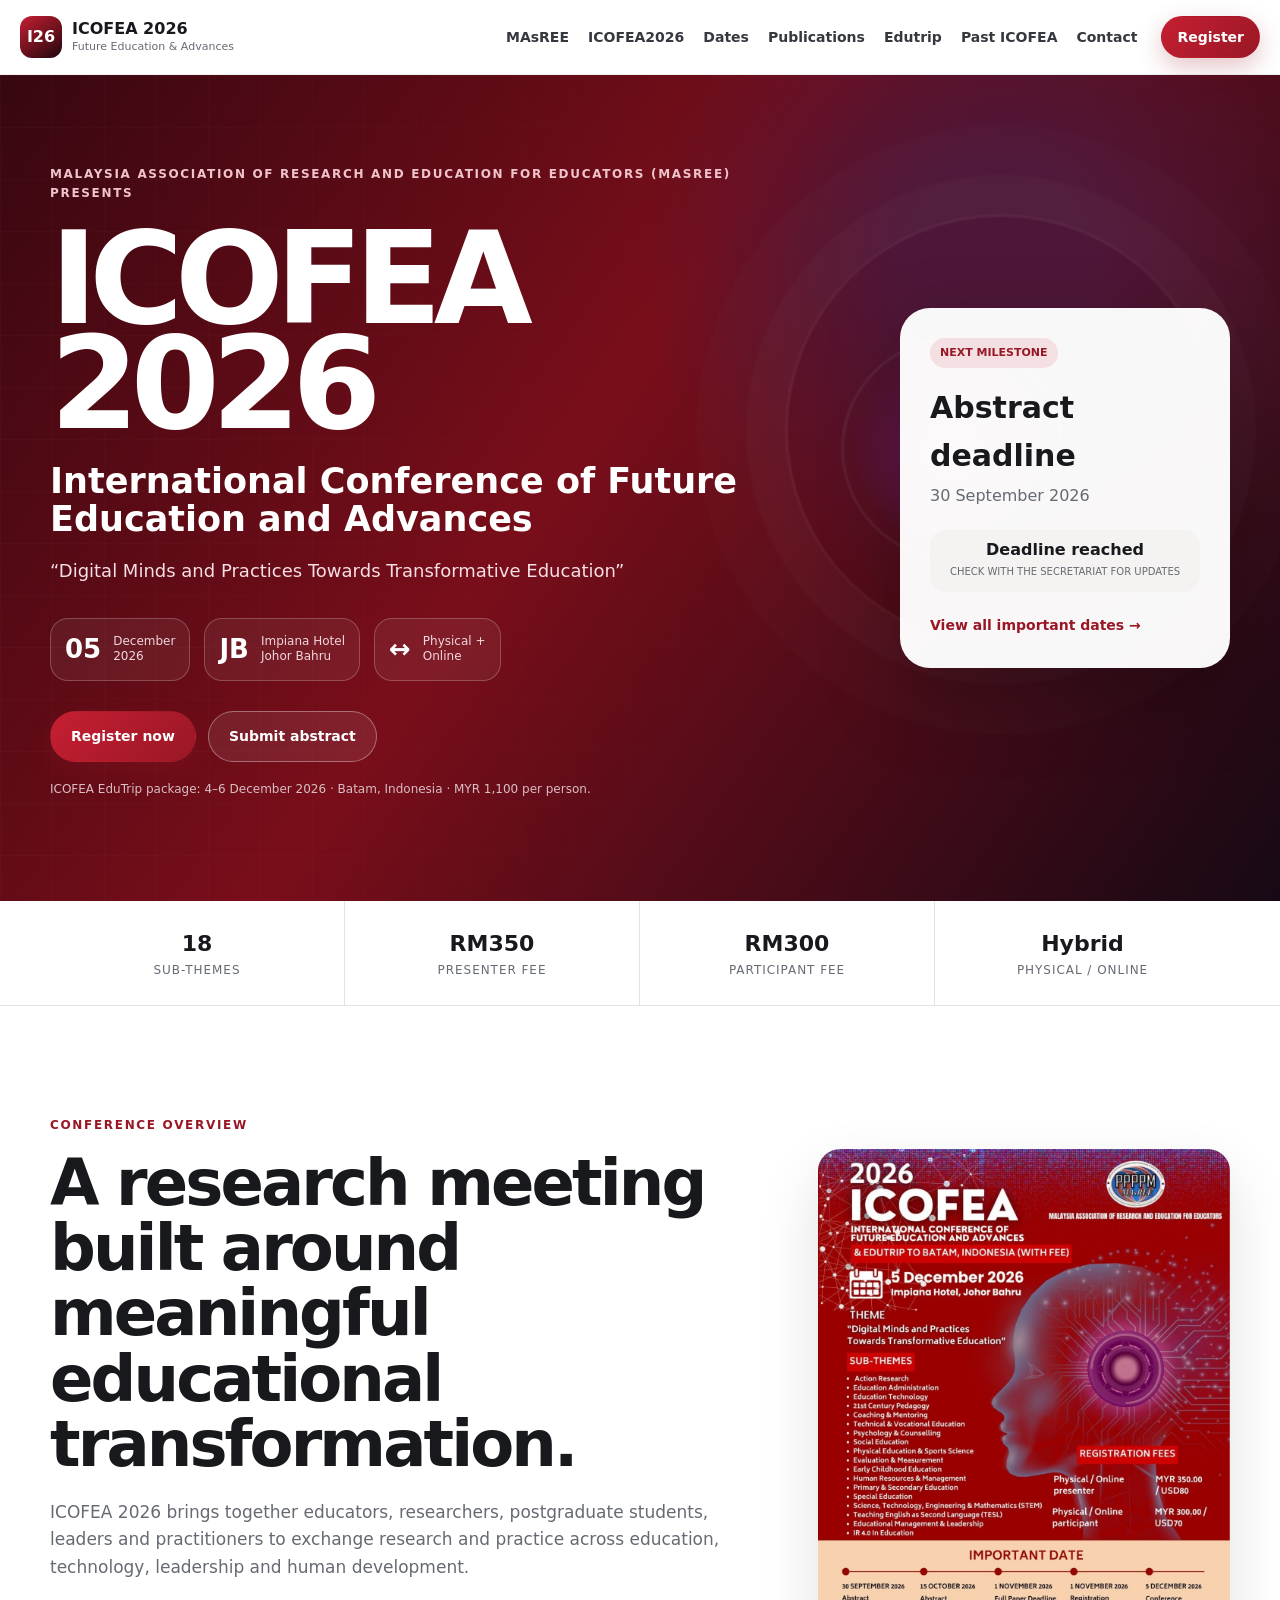
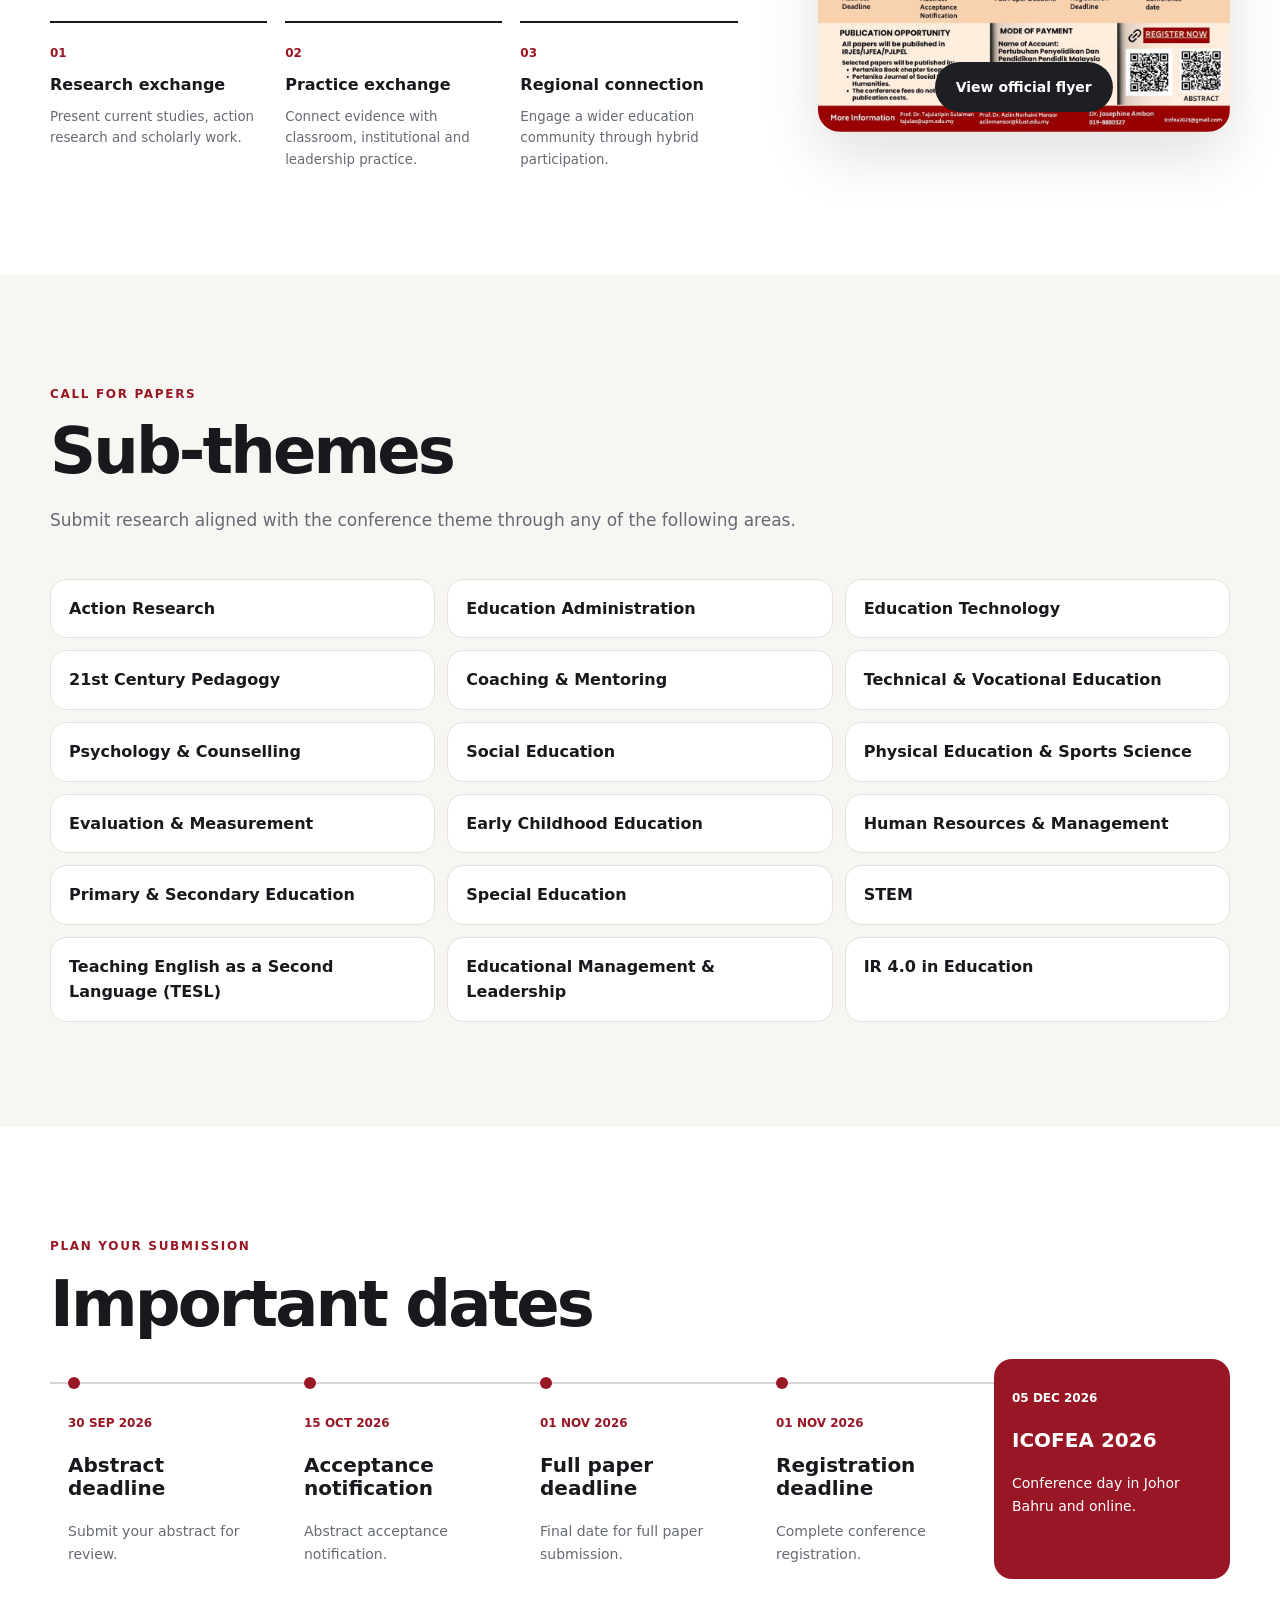
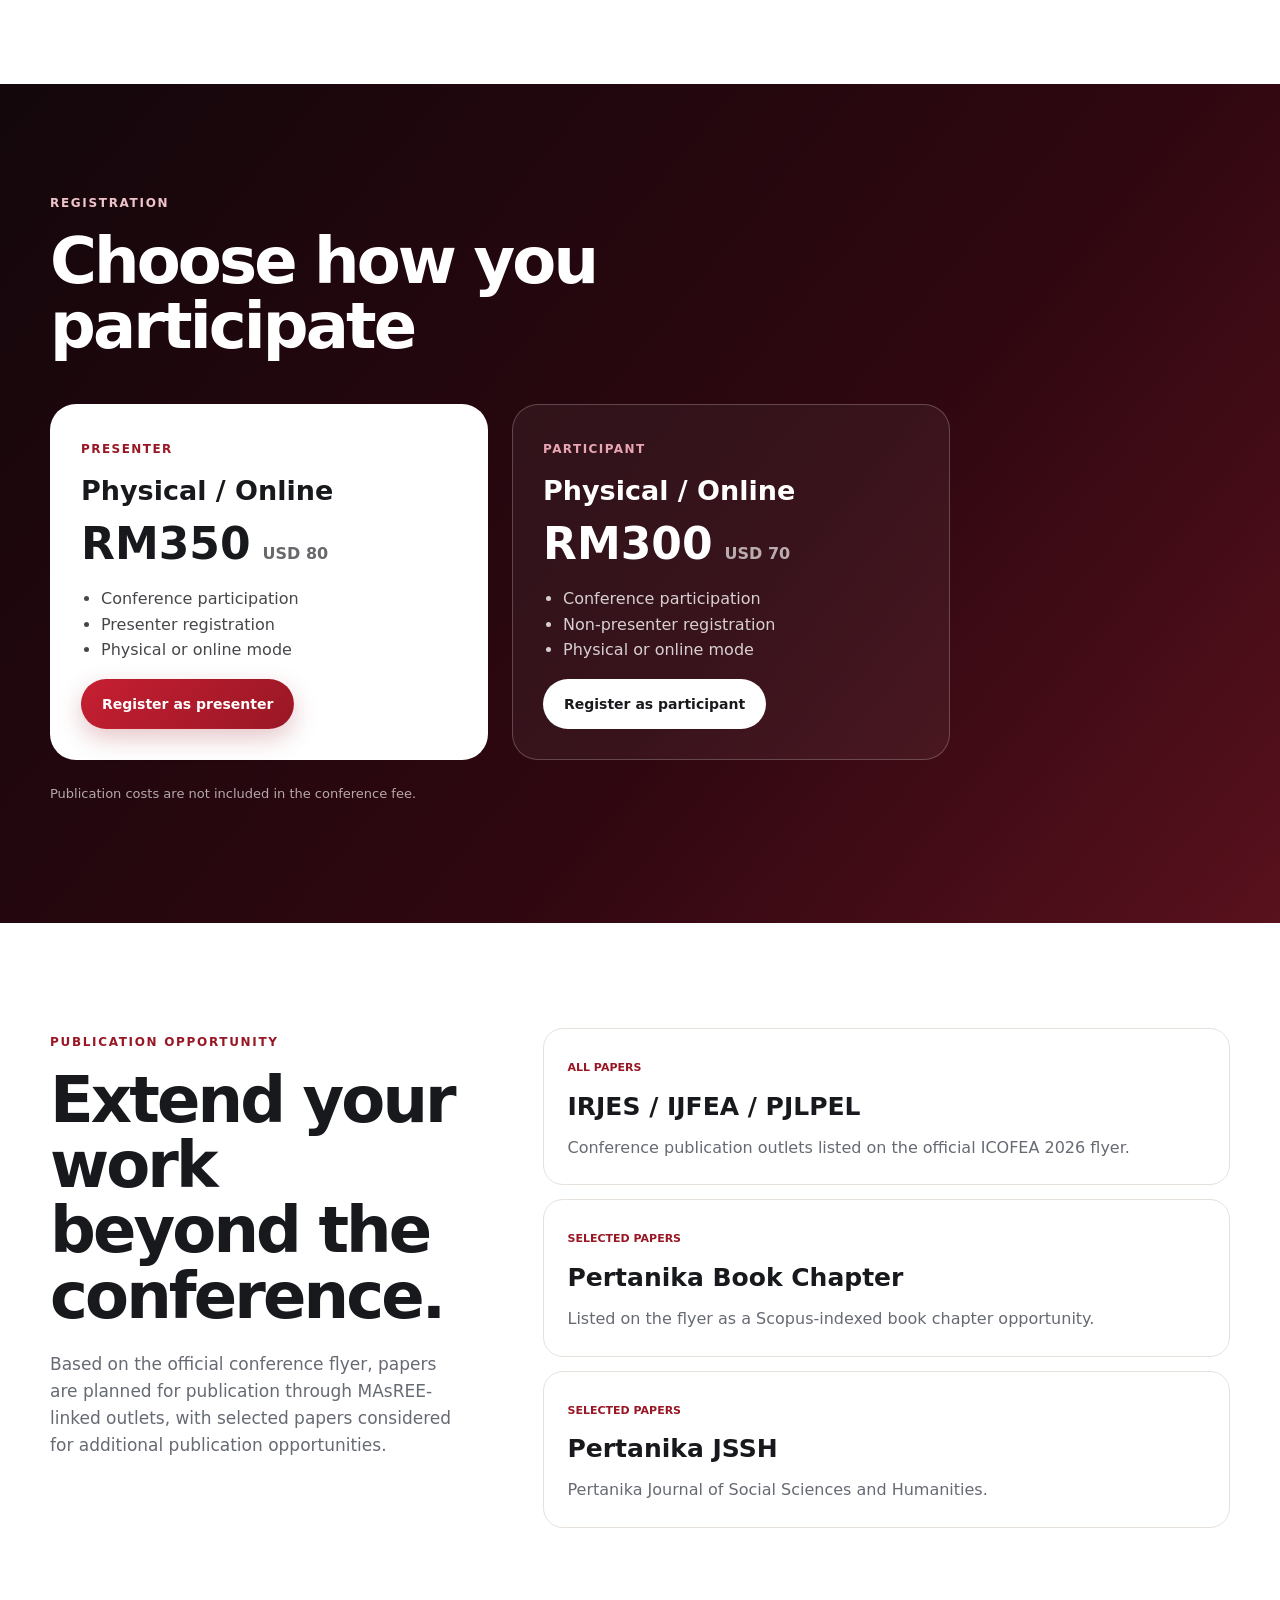
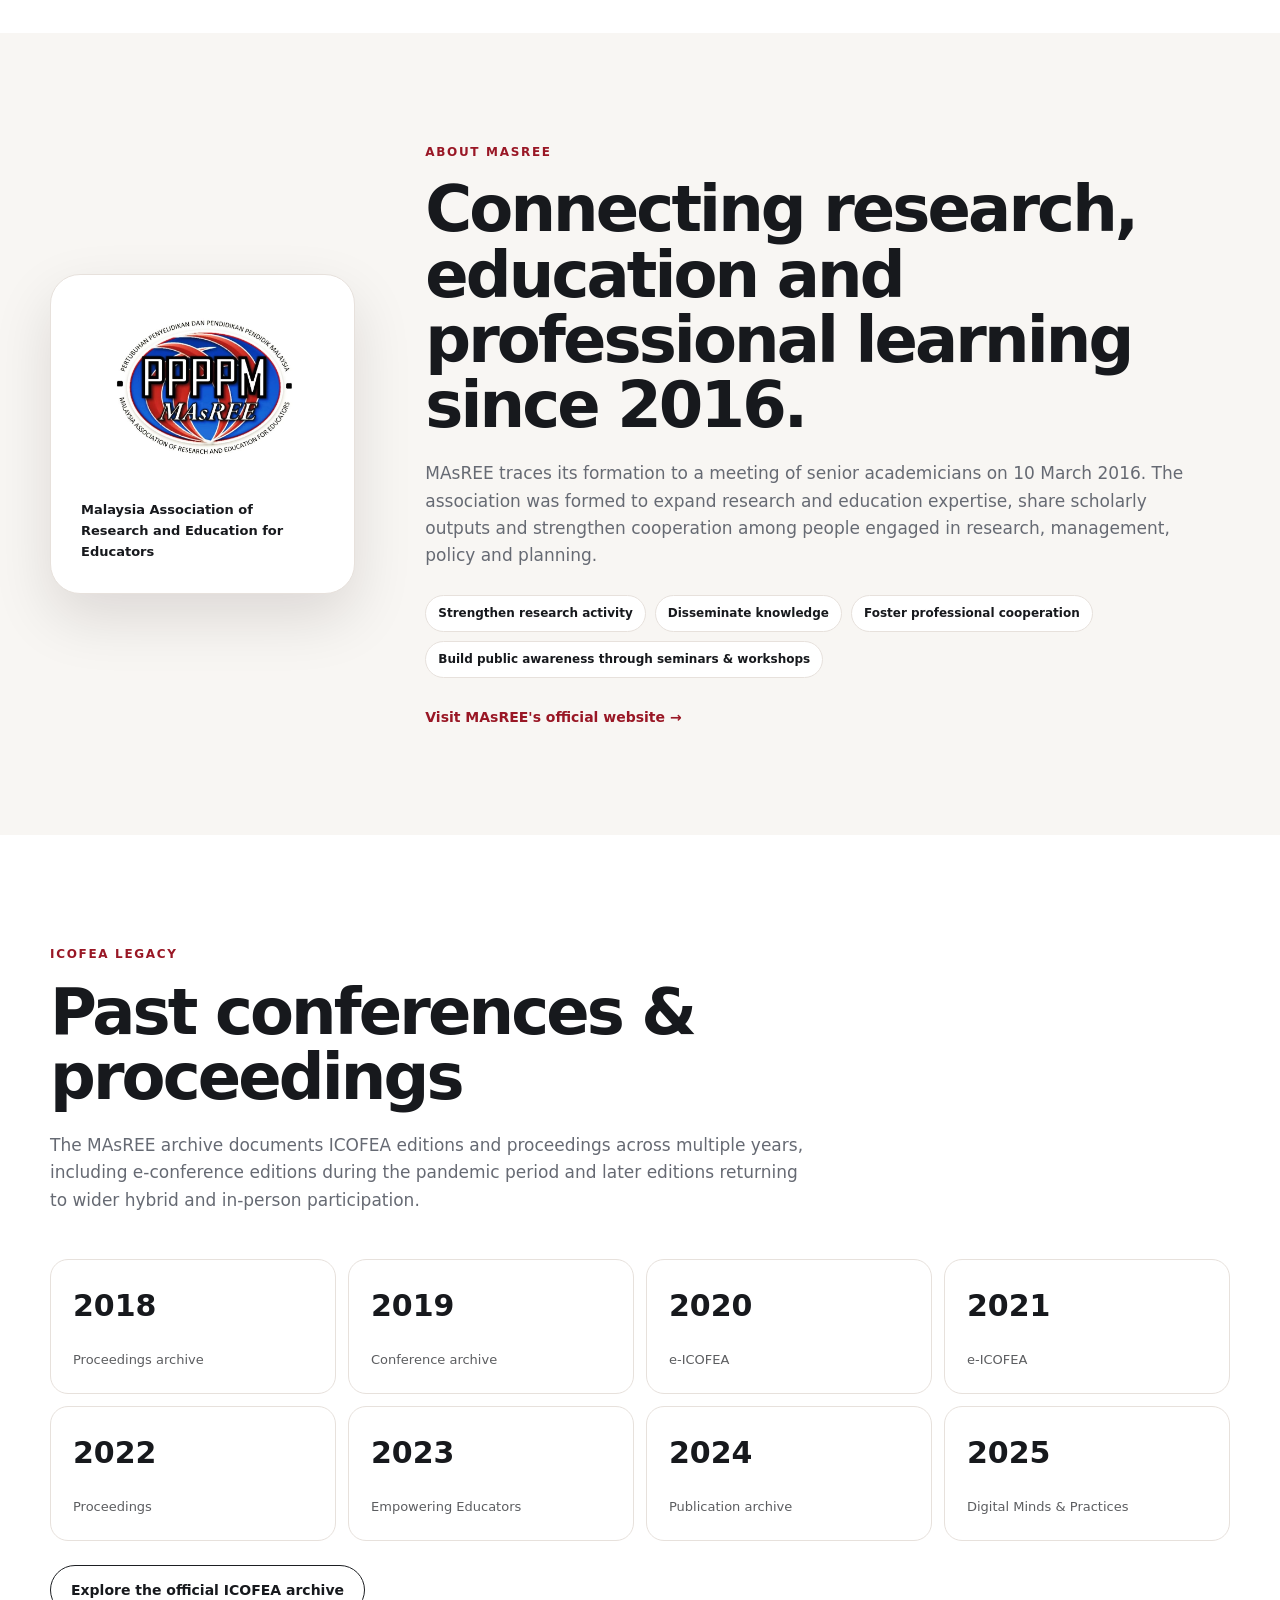
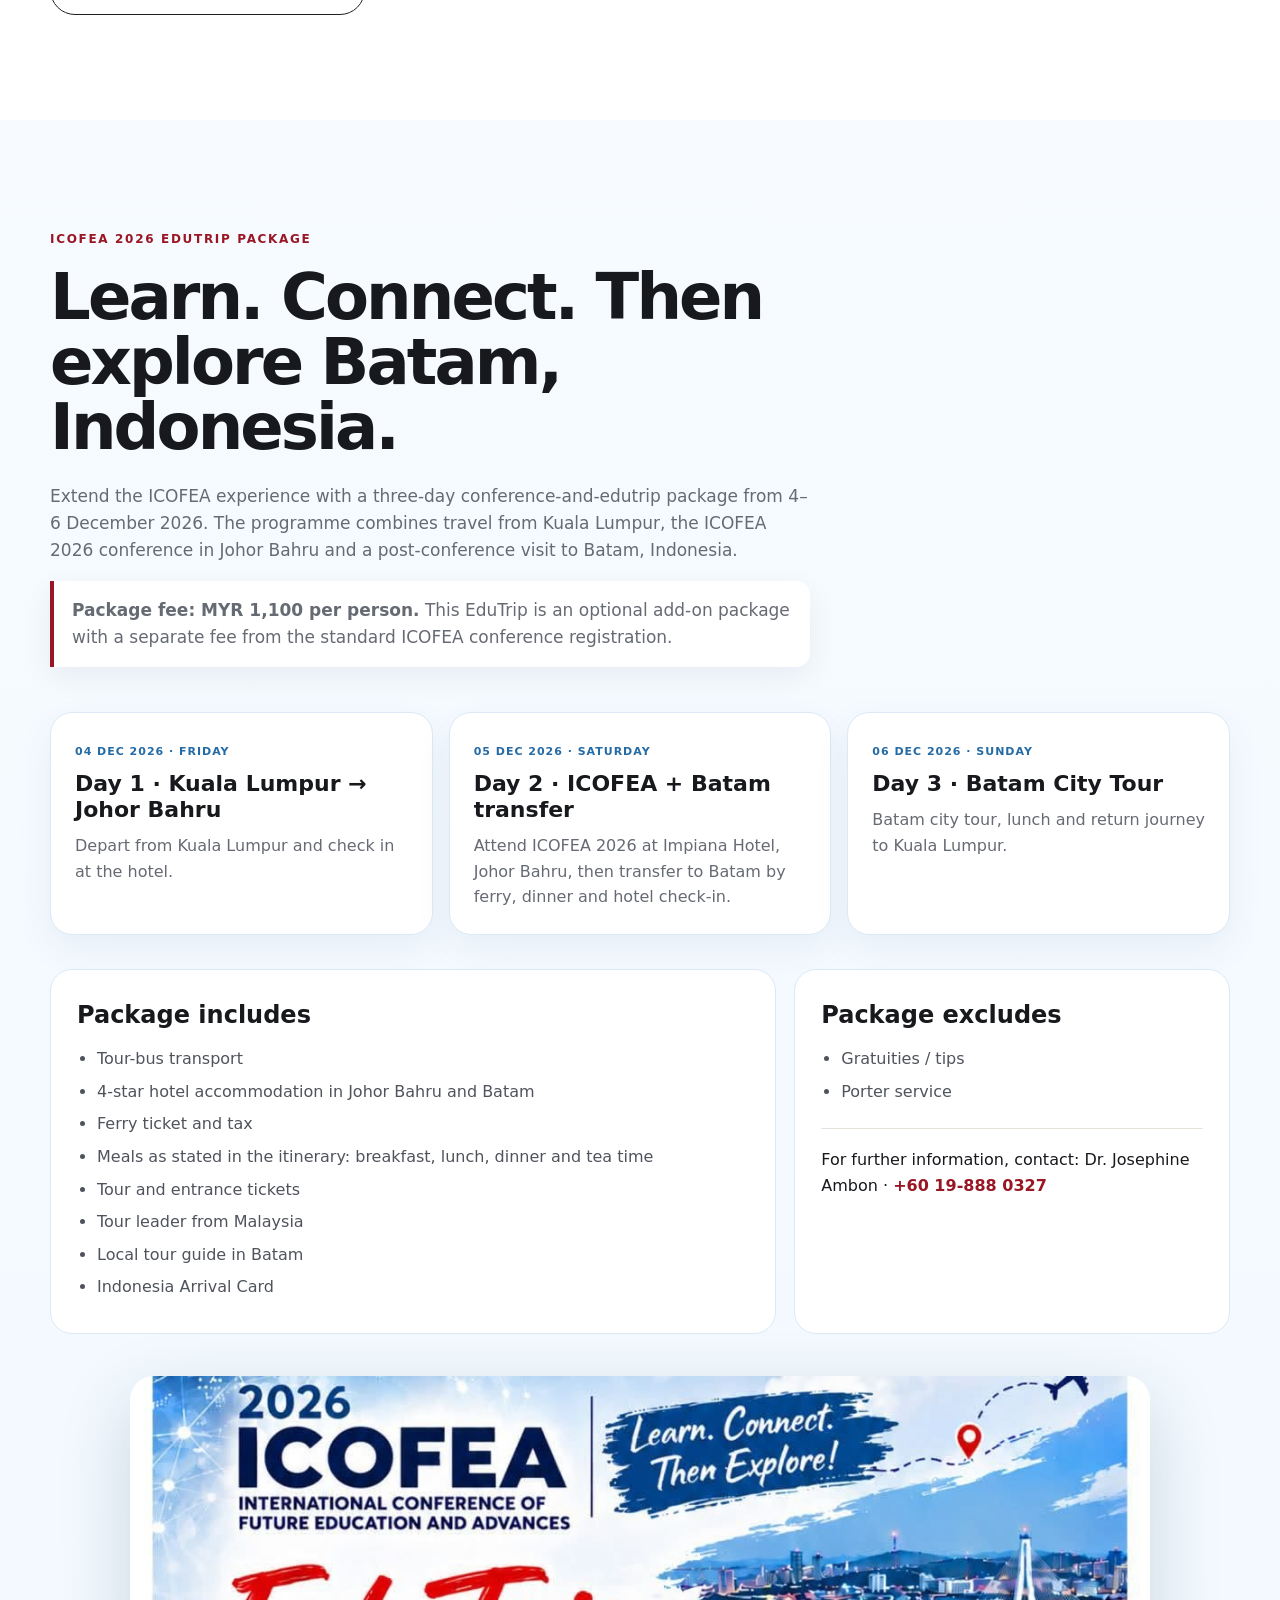
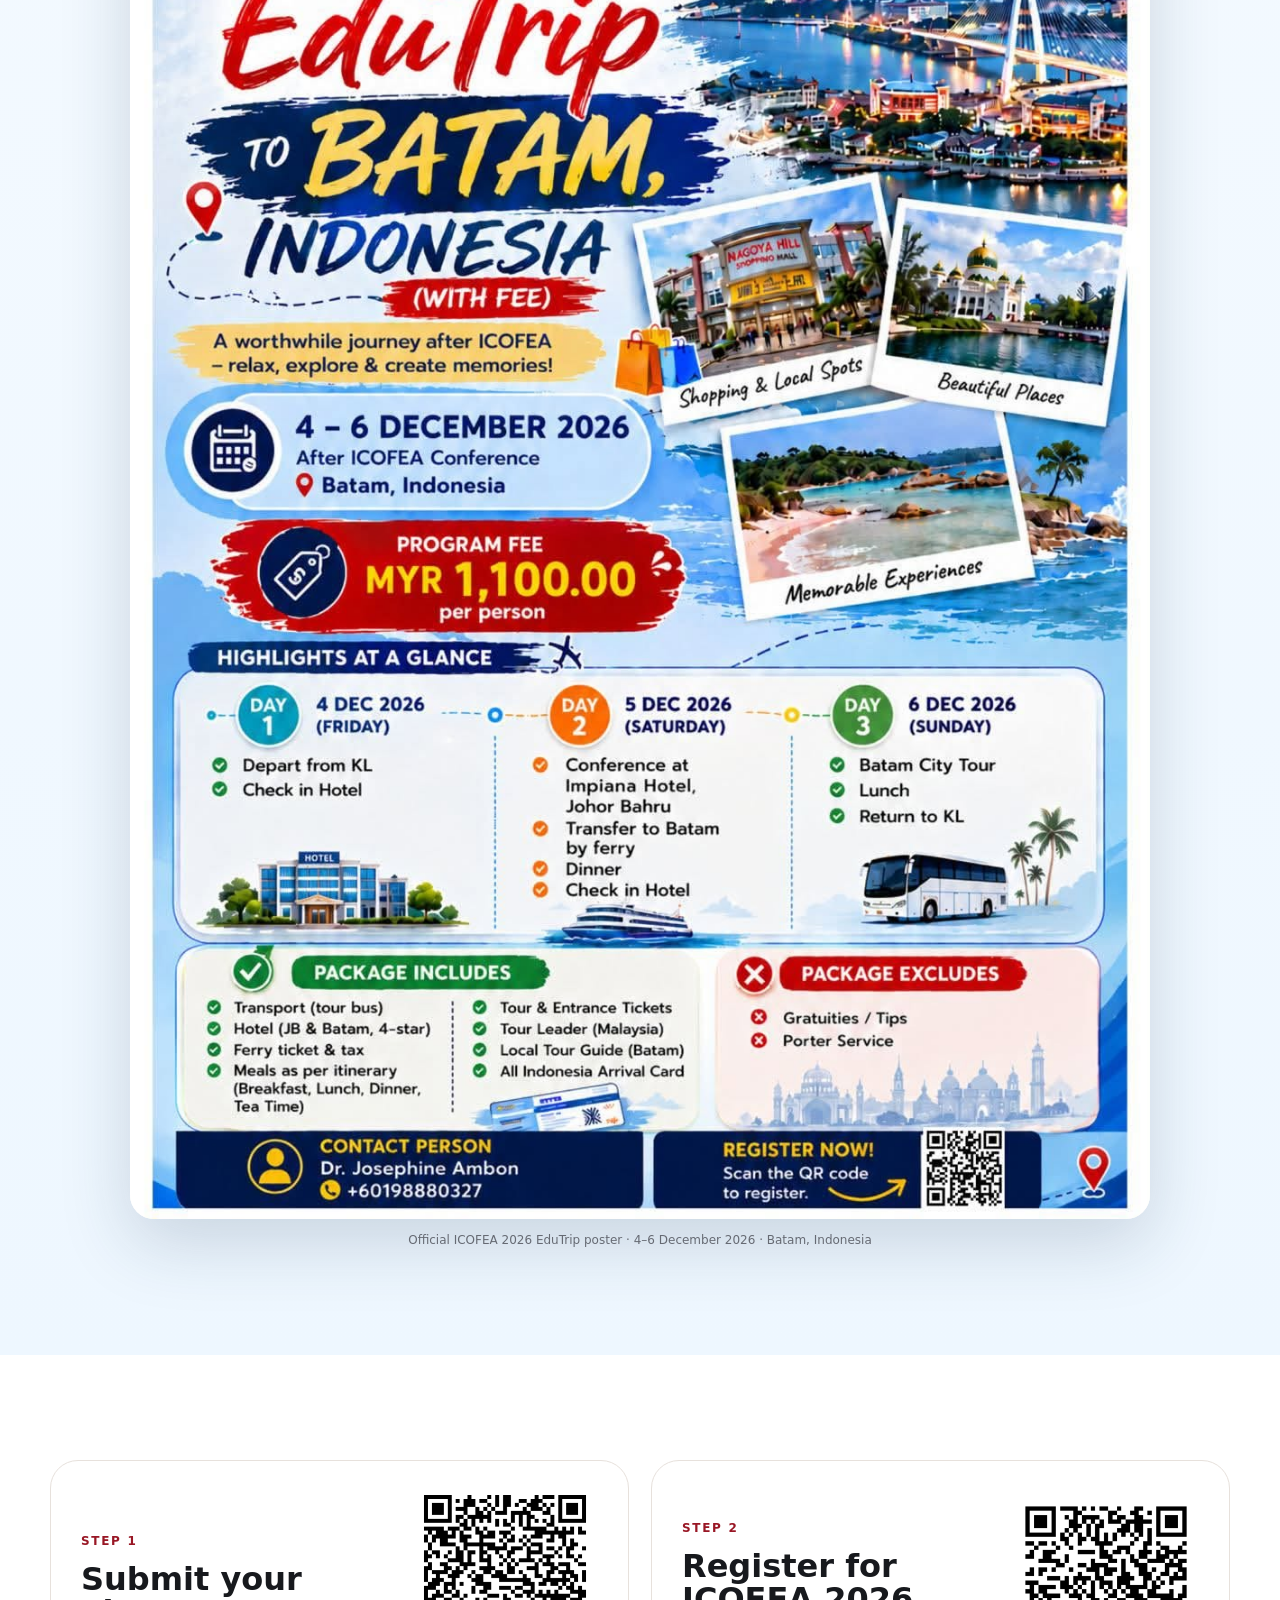
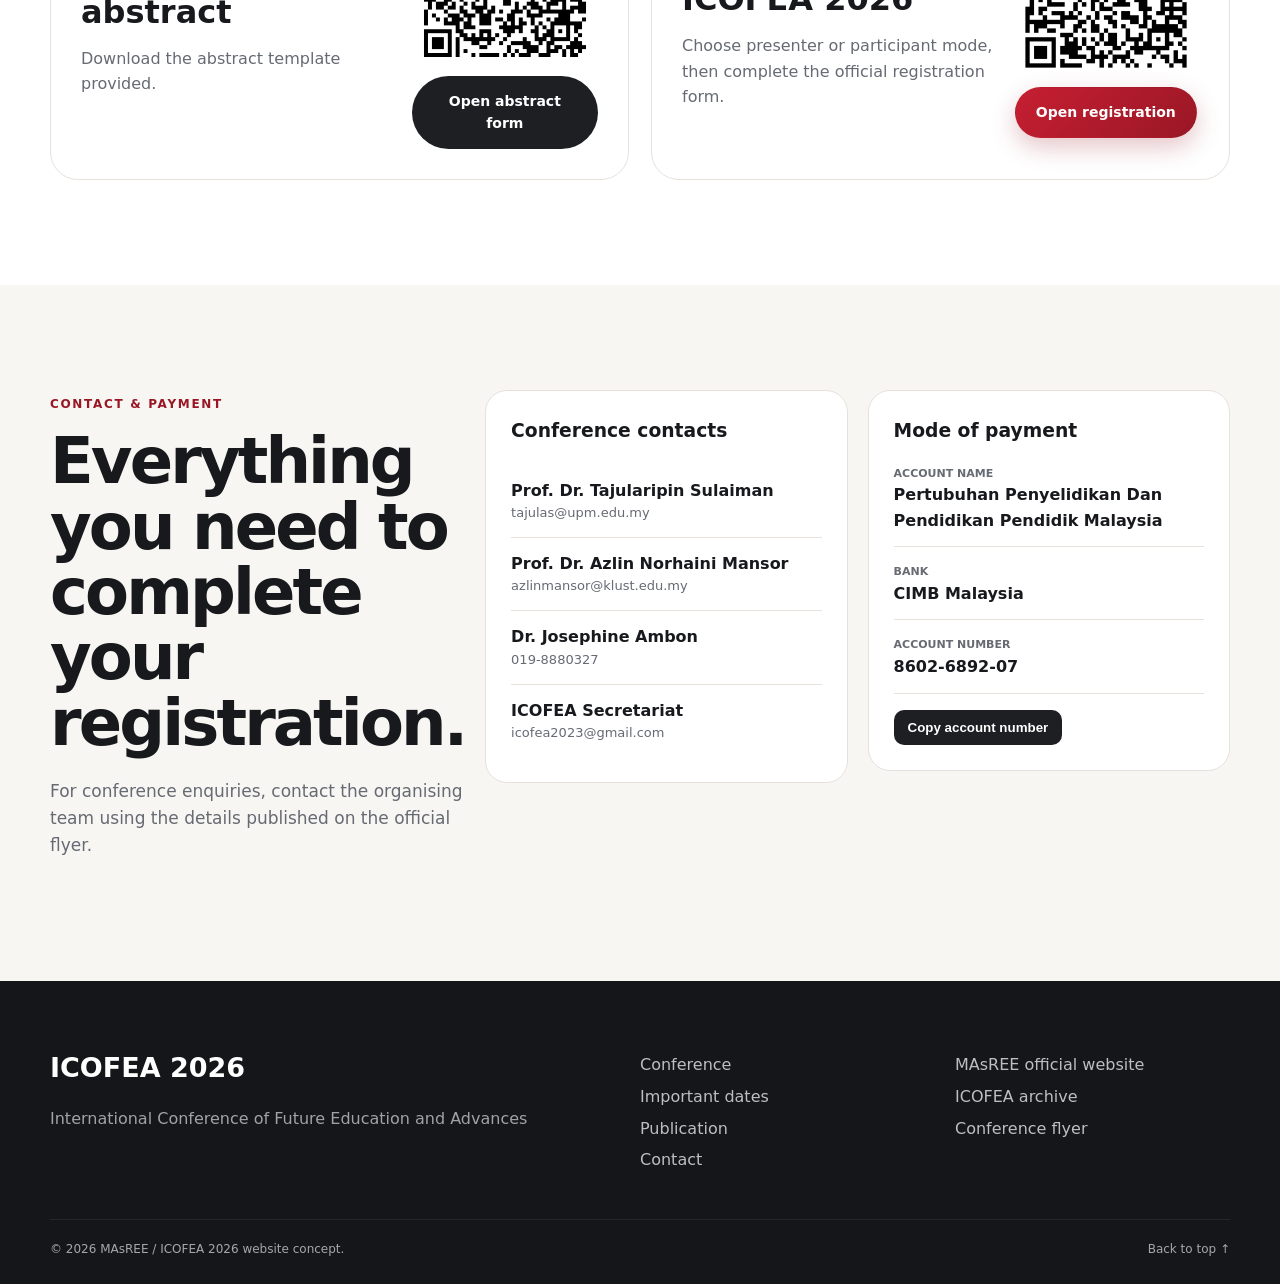
==== commit ff8fdffc: "Update home.html" ====
--- a/home.html
+++ b/home.html
@@ -252,8 +252,8 @@
     <section class="section" id="submission">
       <div class="container action-grid">
         <article class="action-card reveal">
-          <div><span class="eyebrow red">Step 1</span><h2>Submit your abstract</h2><p>Use the abstract submission link encoded in the official conference flyer.</p></div>
-          <div class="qr-wrap"><img src="assets/abstract-qr.png" alt="Abstract submission QR code" /><a class="btn btn-dark" href="https://qr.generatorqr.com/4aexBkyAz" target="_blank" rel="noopener">Open abstract form</a></div>
+          <div><span class="eyebrow red">Step 1</span><h2>Submit your abstract</h2><p>Download the abstract template provided.</p></div>
+          <div class="qr-wrap"><img src="assets/abstract-qr.png" alt="Abstract submission QR code" /><a class="btn btn-dark" href="https://docs.google.com/document/d/1aVNlbmxquJ3eDYULU70msfn5NMLI1I4J/edit?usp=drivesdk&ouid=115739544024611912162&rtpof=true&sd=true" target="_blank" rel="noopener">Open abstract form</a></div>
         </article>
         <article class="action-card reveal">
           <div><span class="eyebrow red">Step 2</span><h2>Register for ICOFEA 2026</h2><p>Choose presenter or participant mode, then complete the official registration form.</p></div>
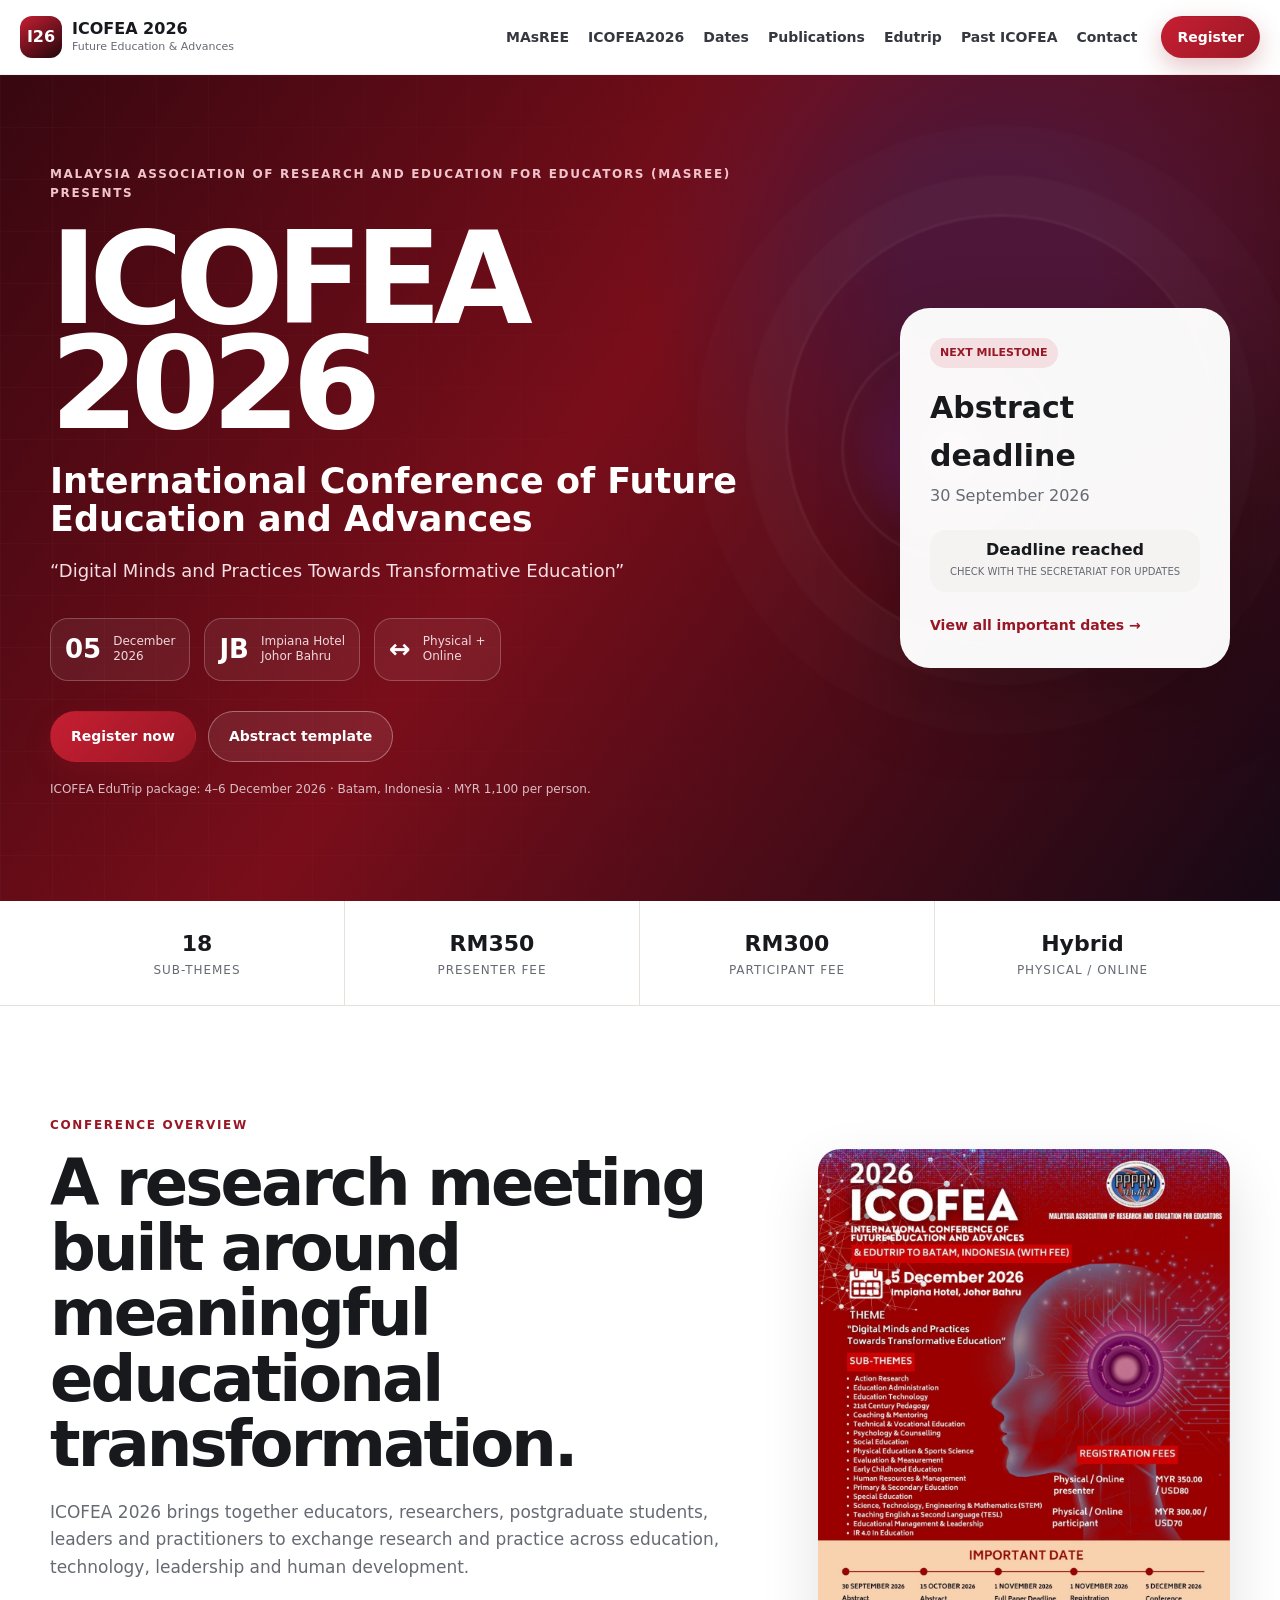
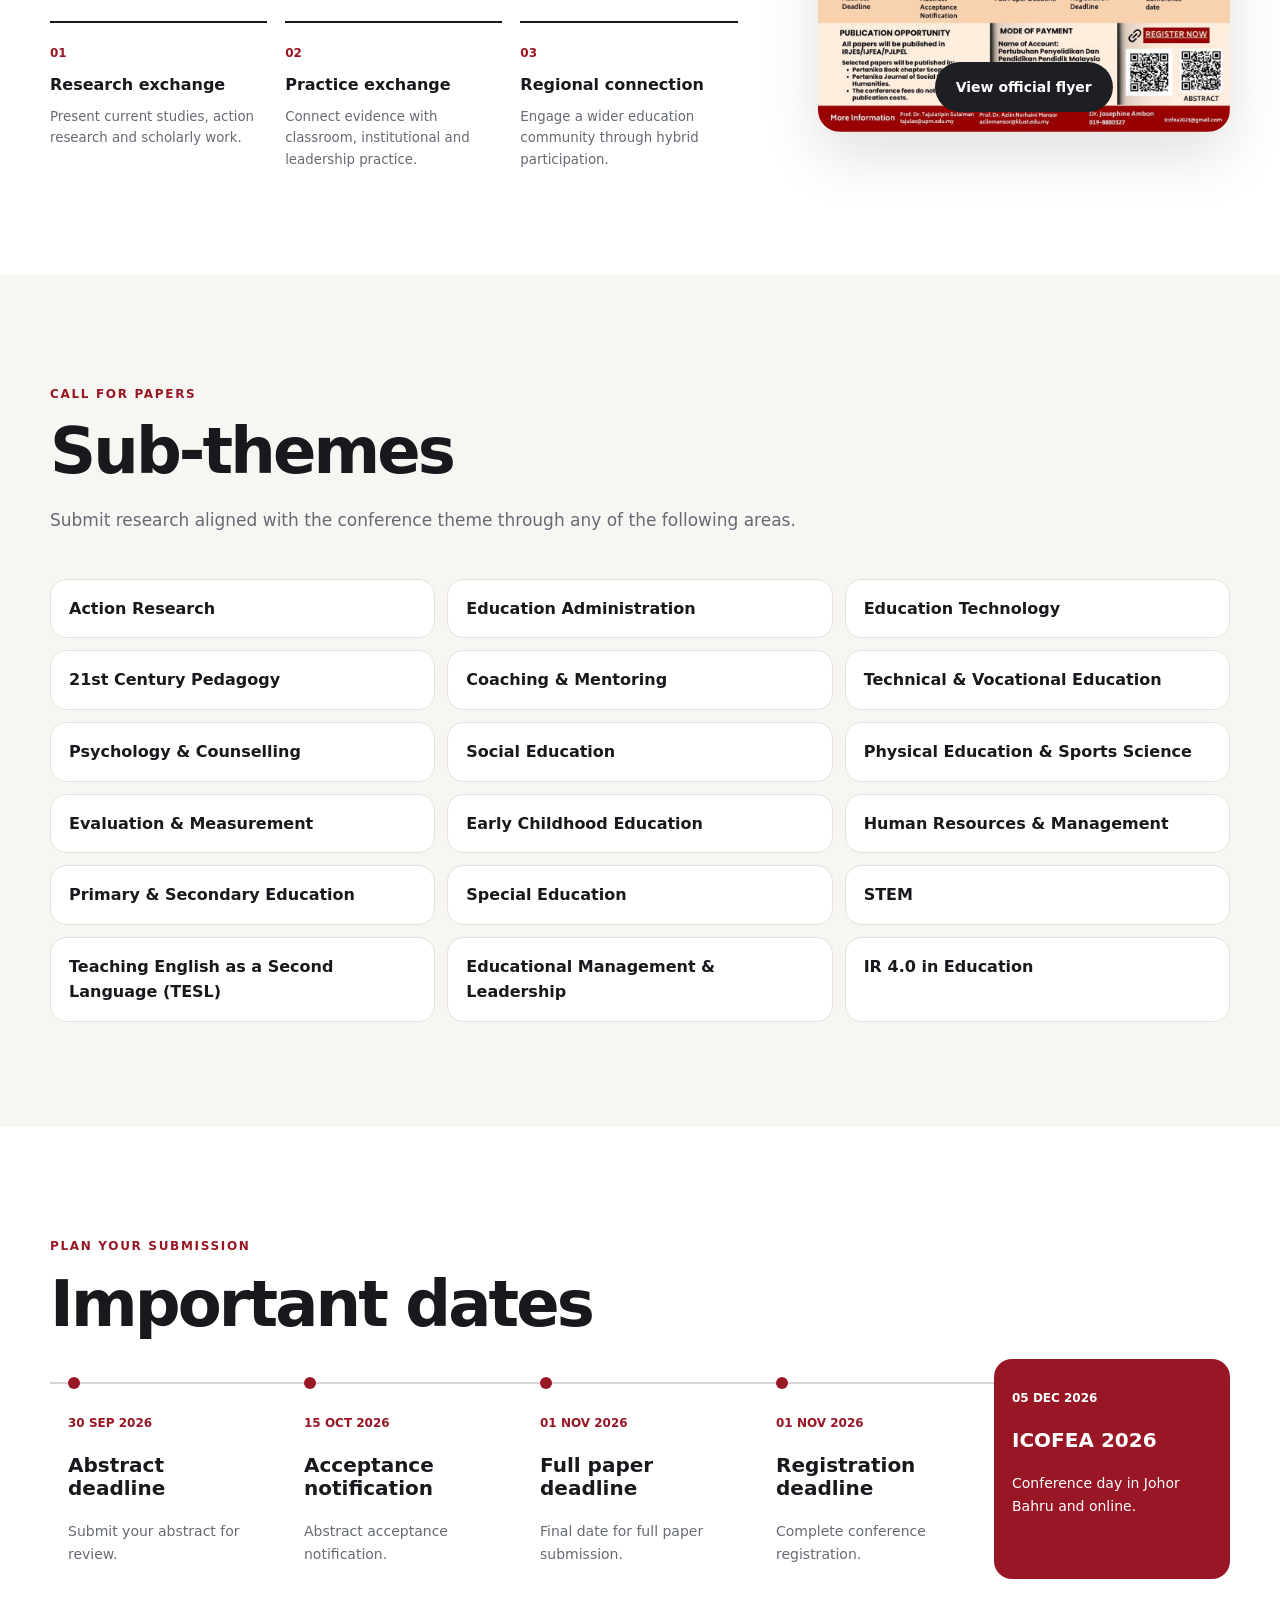
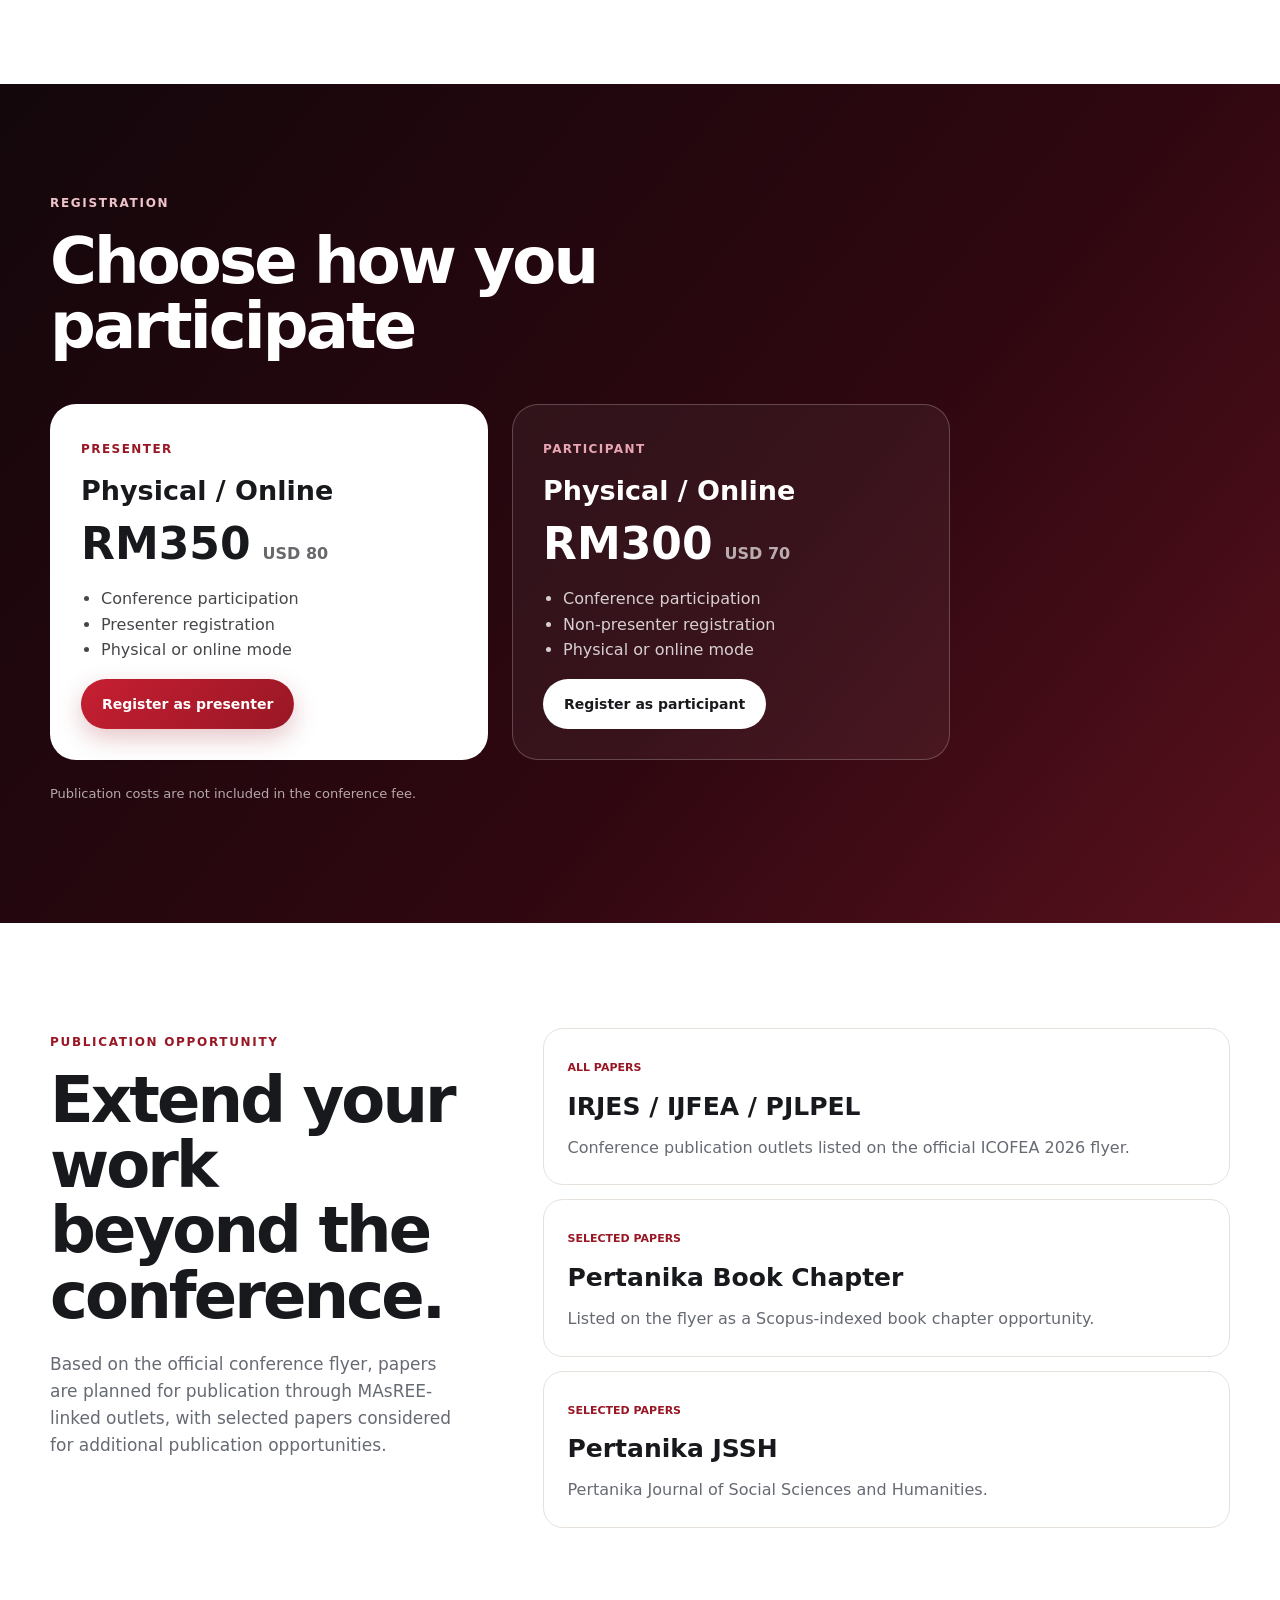
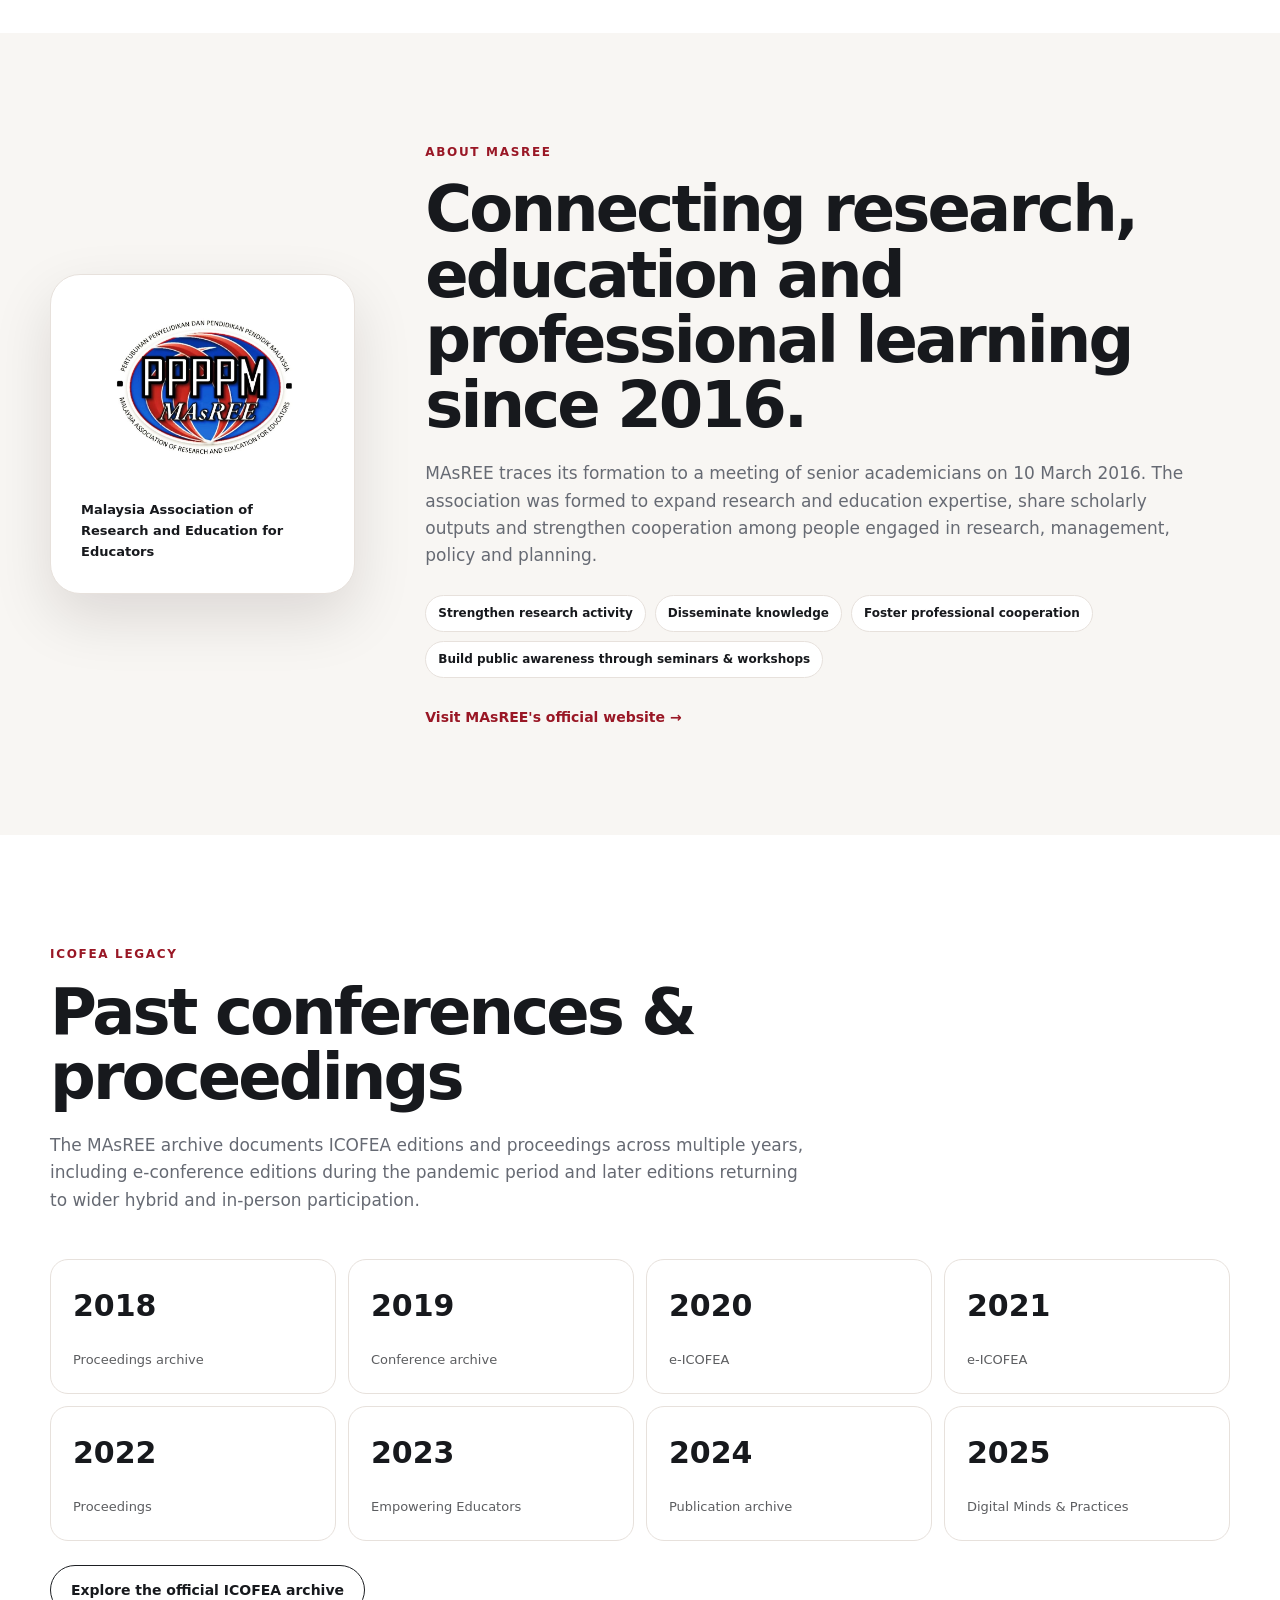
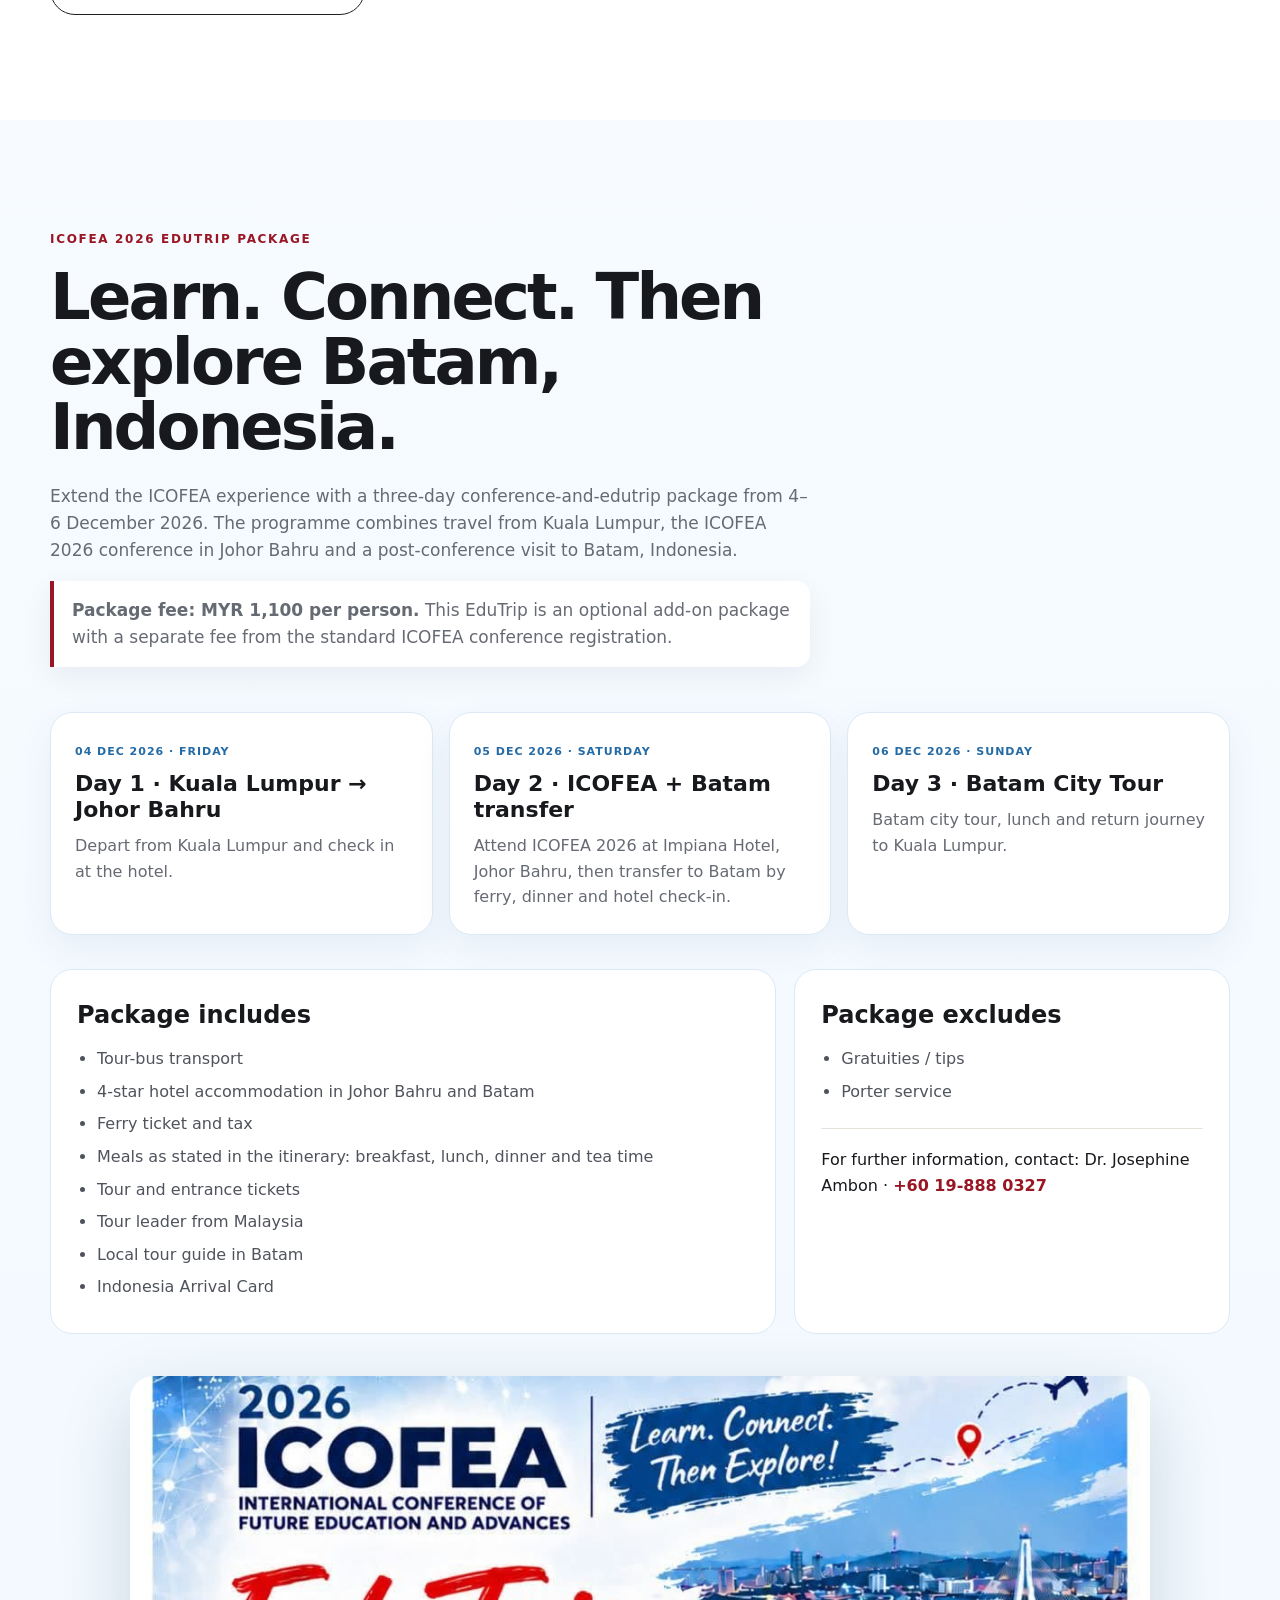
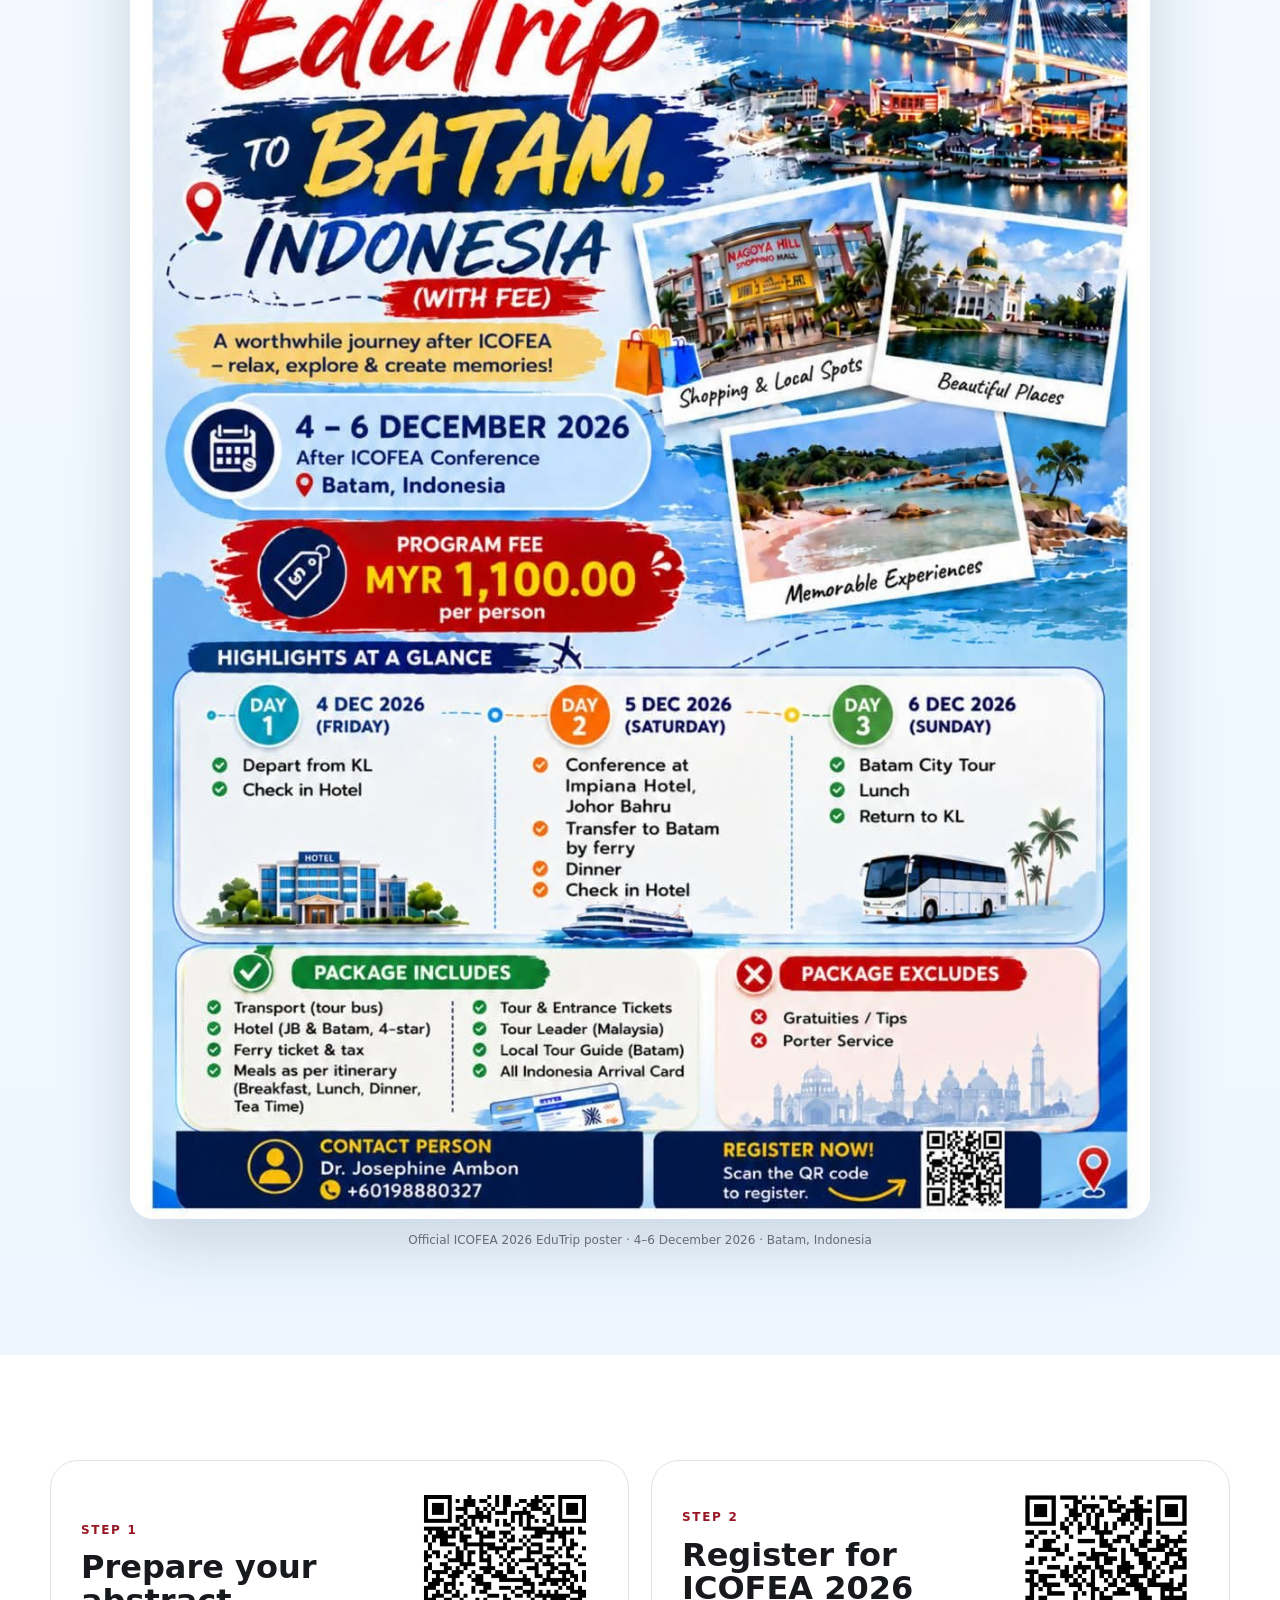
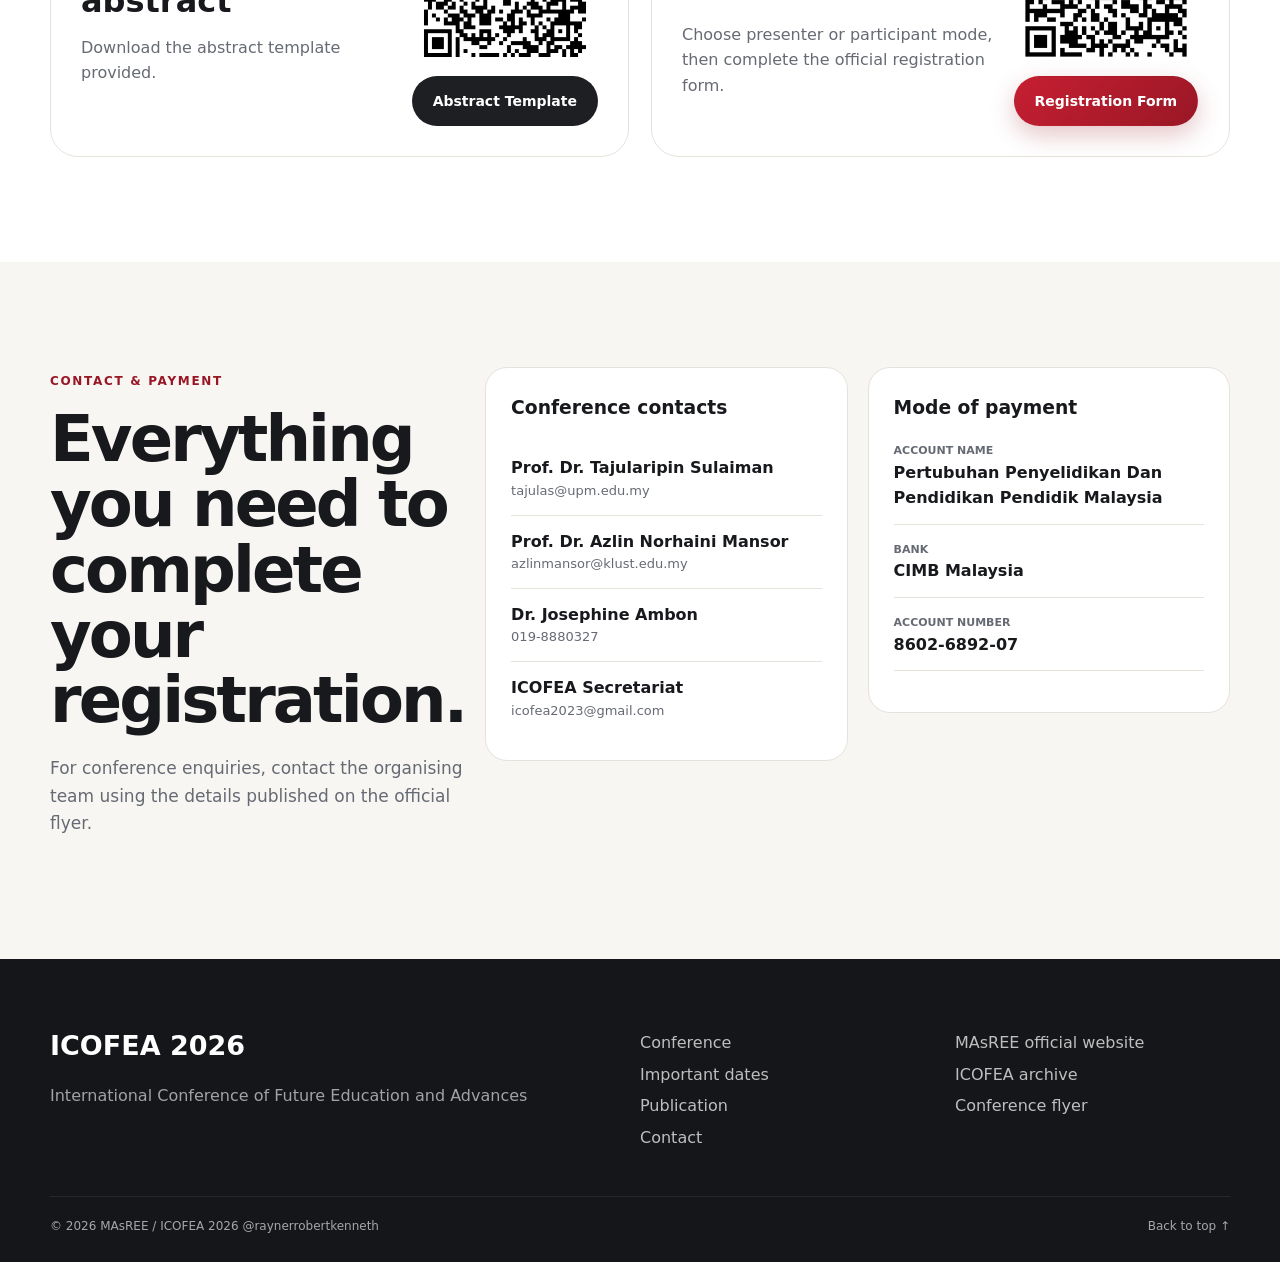
==== commit 6999a831: "Update home.html" ====
--- a/home.html
+++ b/home.html
@@ -47,8 +47,8 @@
             <div><b>↔</b><span>Physical +<br>Online</span></div>
           </div>
           <div class="hero-actions">
-            <a class="btn btn-primary" href="https://bit.ly/ICOFEA2026?r=qr" target="_blank" rel="noopener">Register now</a>
-            <a class="btn btn-ghost" href="https://qr.generatorqr.com/4aexBkyAz" target="_blank" rel="noopener">Submit abstract</a>
+            <a class="btn btn-primary" href="https://docs.google.com/forms/d/e/1FAIpQLSdT7HGKeLpzi2Mm67TtxqJS7bBHev8hDDe4Y_uSN3xtNxWe2w/viewform" target="_blank" rel="noopener">Register now</a>
+            <a class="btn btn-ghost" href="https://docs.google.com/document/d/1aVNlbmxquJ3eDYULU70msfn5NMLI1I4J/edit?usp=drivesdk&ouid=115739544024611912162&rtpof=true&sd=true" target="_blank" rel="noopener">Abstract template</a>
           </div>
           <p class="micro">ICOFEA EduTrip package: 4–6 December 2026 · Batam, Indonesia · MYR 1,100 per person.</p>
         </div>
@@ -252,12 +252,12 @@
     <section class="section" id="submission">
       <div class="container action-grid">
         <article class="action-card reveal">
-          <div><span class="eyebrow red">Step 1</span><h2>Submit your abstract</h2><p>Download the abstract template provided.</p></div>
-          <div class="qr-wrap"><img src="assets/abstract-qr.png" alt="Abstract submission QR code" /><a class="btn btn-dark" href="https://docs.google.com/document/d/1aVNlbmxquJ3eDYULU70msfn5NMLI1I4J/edit?usp=drivesdk&ouid=115739544024611912162&rtpof=true&sd=true" target="_blank" rel="noopener">Open abstract form</a></div>
+          <div><span class="eyebrow red">Step 1</span><h2>Prepare your abstract</h2><p>Download the abstract template provided.</p></div>
+          <div class="qr-wrap"><img src="assets/abstract-qr.png" alt="Abstract submission QR code" /><a class="btn btn-dark" href="https://docs.google.com/document/d/1aVNlbmxquJ3eDYULU70msfn5NMLI1I4J/edit?usp=drivesdk&ouid=115739544024611912162&rtpof=true&sd=true" target="_blank" rel="noopener">Abstract Template</a></div>
         </article>
         <article class="action-card reveal">
           <div><span class="eyebrow red">Step 2</span><h2>Register for ICOFEA 2026</h2><p>Choose presenter or participant mode, then complete the official registration form.</p></div>
-          <div class="qr-wrap"><img src="assets/register-qr.png" alt="ICOFEA 2026 registration QR code" /><a class="btn btn-primary" href="https://bit.ly/ICOFEA2026?r=qr" target="_blank" rel="noopener">Open registration</a></div>
+          <div class="qr-wrap"><img src="assets/register-qr.png" alt="ICOFEA 2026 registration QR code" /><a class="btn btn-primary" href="https://bit.ly/ICOFEA2026?r=qr" target="_blank" rel="noopener">Registration Form</a></div>
         </article>
       </div>
     </section>
@@ -281,7 +281,6 @@
           <p><span>Account name</span><b>Pertubuhan Penyelidikan Dan Pendidikan Pendidik Malaysia</b></p>
           <p><span>Bank</span><b>CIMB Malaysia</b></p>
           <p><span>Account number</span><b id="account-no">8602-6892-07</b></p>
-          <button class="copy-btn" type="button" data-copy="8602-6892-07">Copy account number</button>
         </div>
       </div>
     </section>
@@ -295,7 +294,7 @@
       <div><a href="#conference">Conference</a><a href="#dates">Important dates</a><a href="#publications">Publication</a><a href="#contact">Contact</a></div>
       <div><a href="https://www.masree.info/" target="_blank" rel="noopener">MAsREE official website</a><a href="https://www.masree.info/category/icofea-2/" target="_blank" rel="noopener">ICOFEA archive</a><a href="assets/icofea-2026-flyer.jpg" target="_blank">Conference flyer</a></div>
     </div>
-    <div class="container footer-bottom"><span>© <span id="year">2026</span> MAsREE / ICOFEA 2026 website concept.</span><a href="#top">Back to top ↑</a></div>
+    <div class="container footer-bottom"><span>© <span id="year">2026</span> MAsREE / ICOFEA 2026 @raynerrobertkenneth </span><a href="#top">Back to top ↑</a></div>
   </footer>
   <script src="script.js"></script>
 </body>
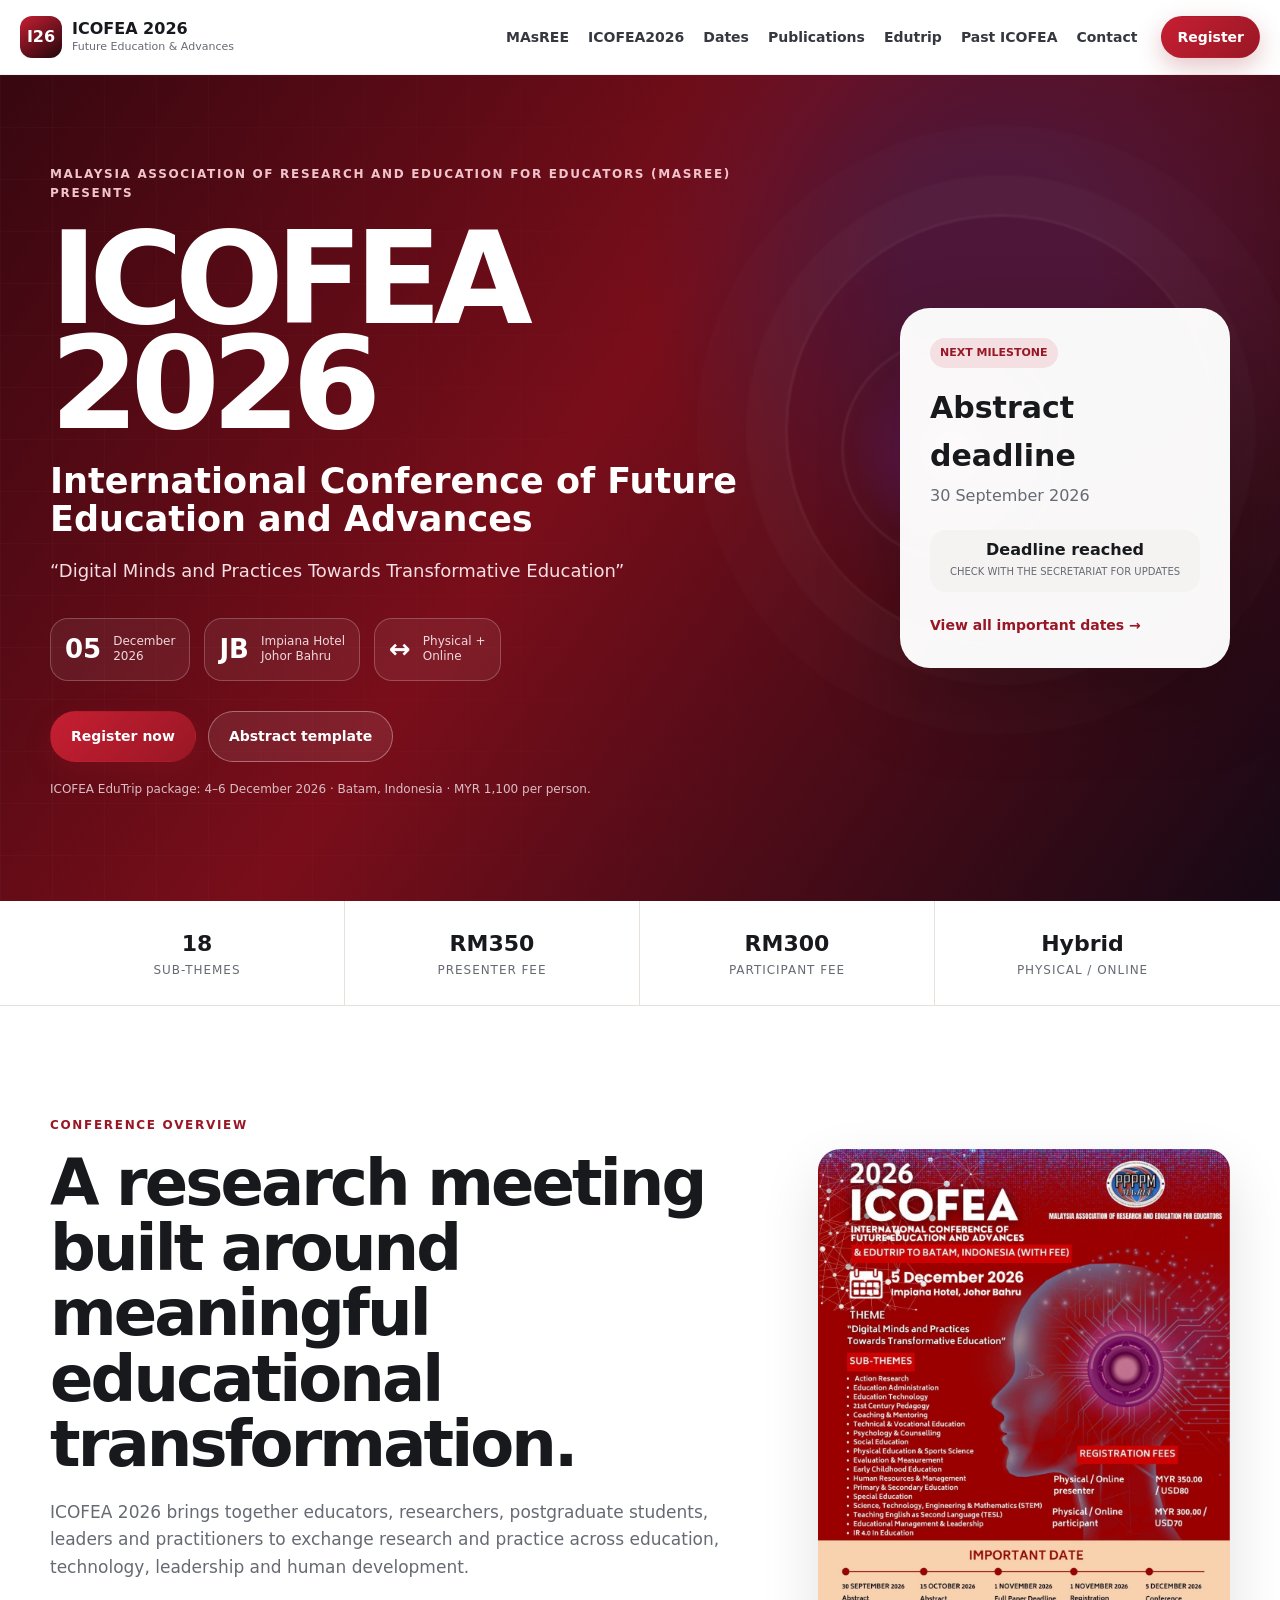
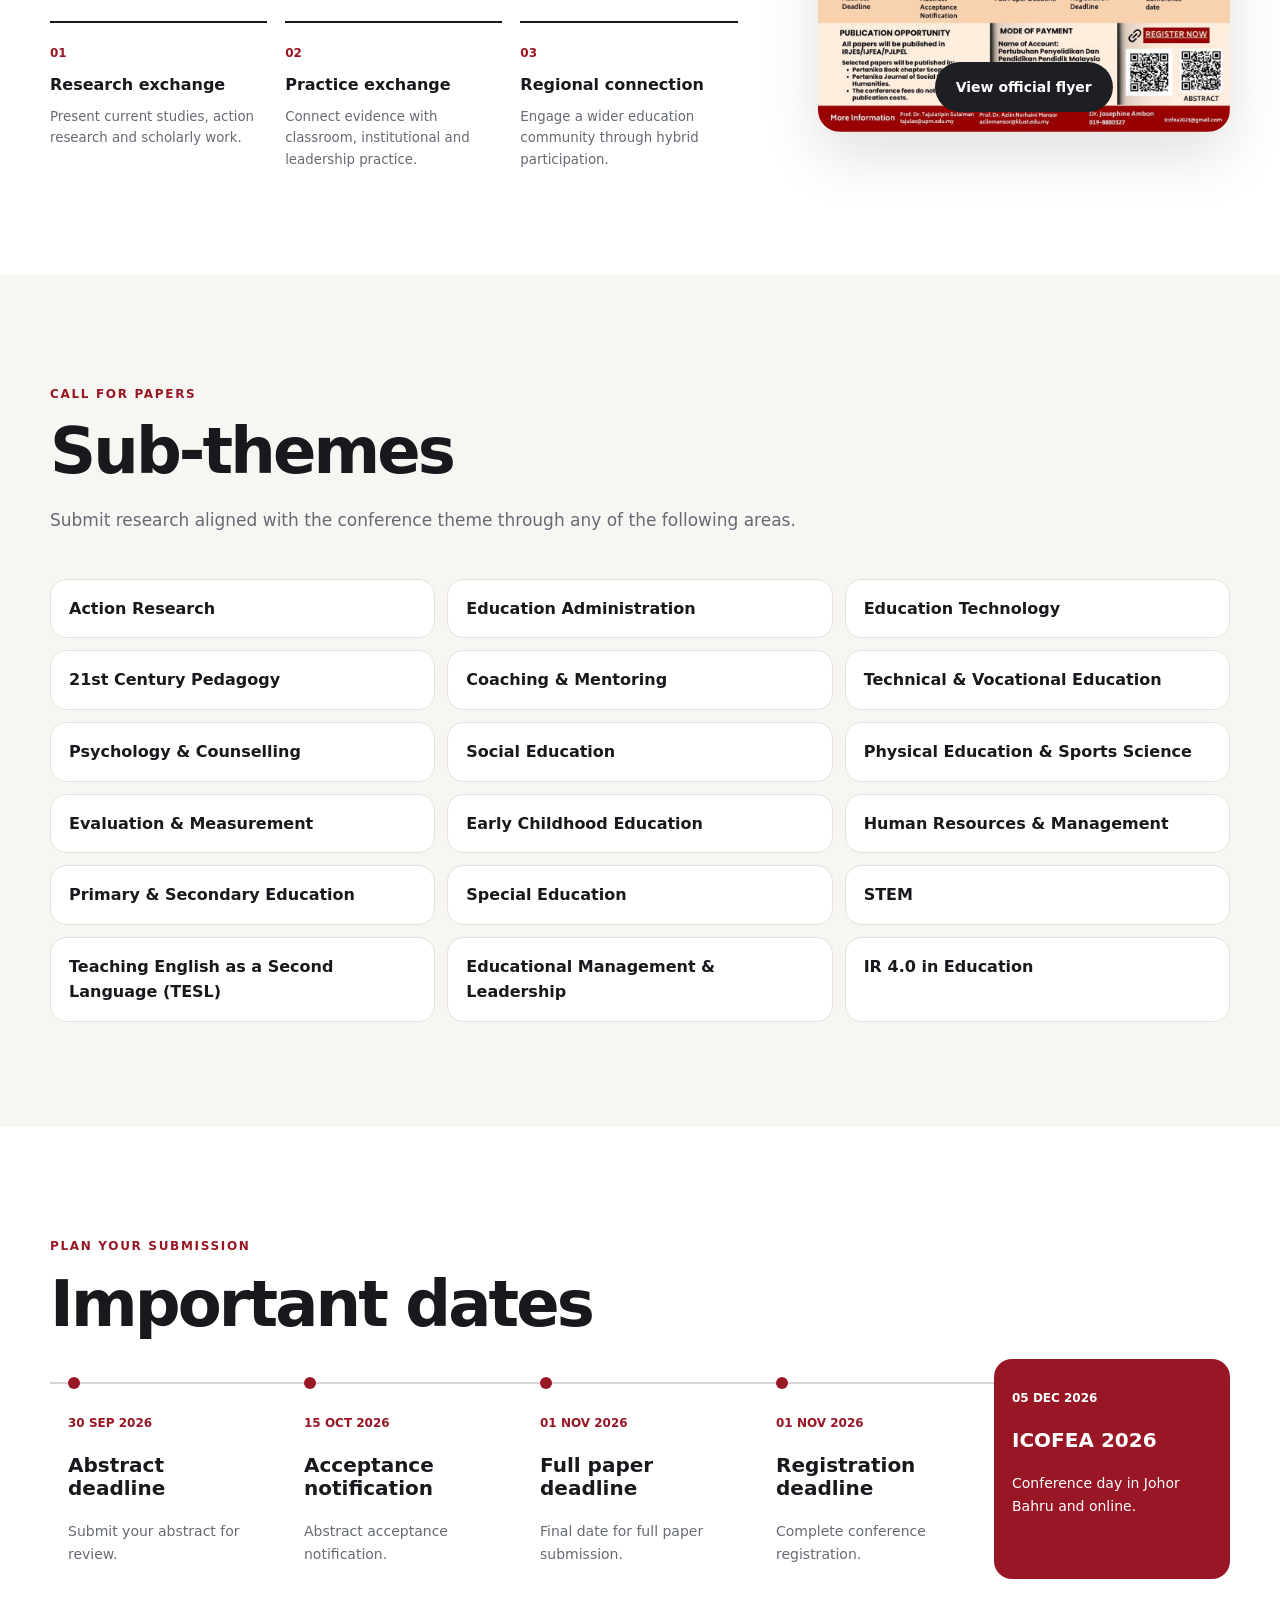
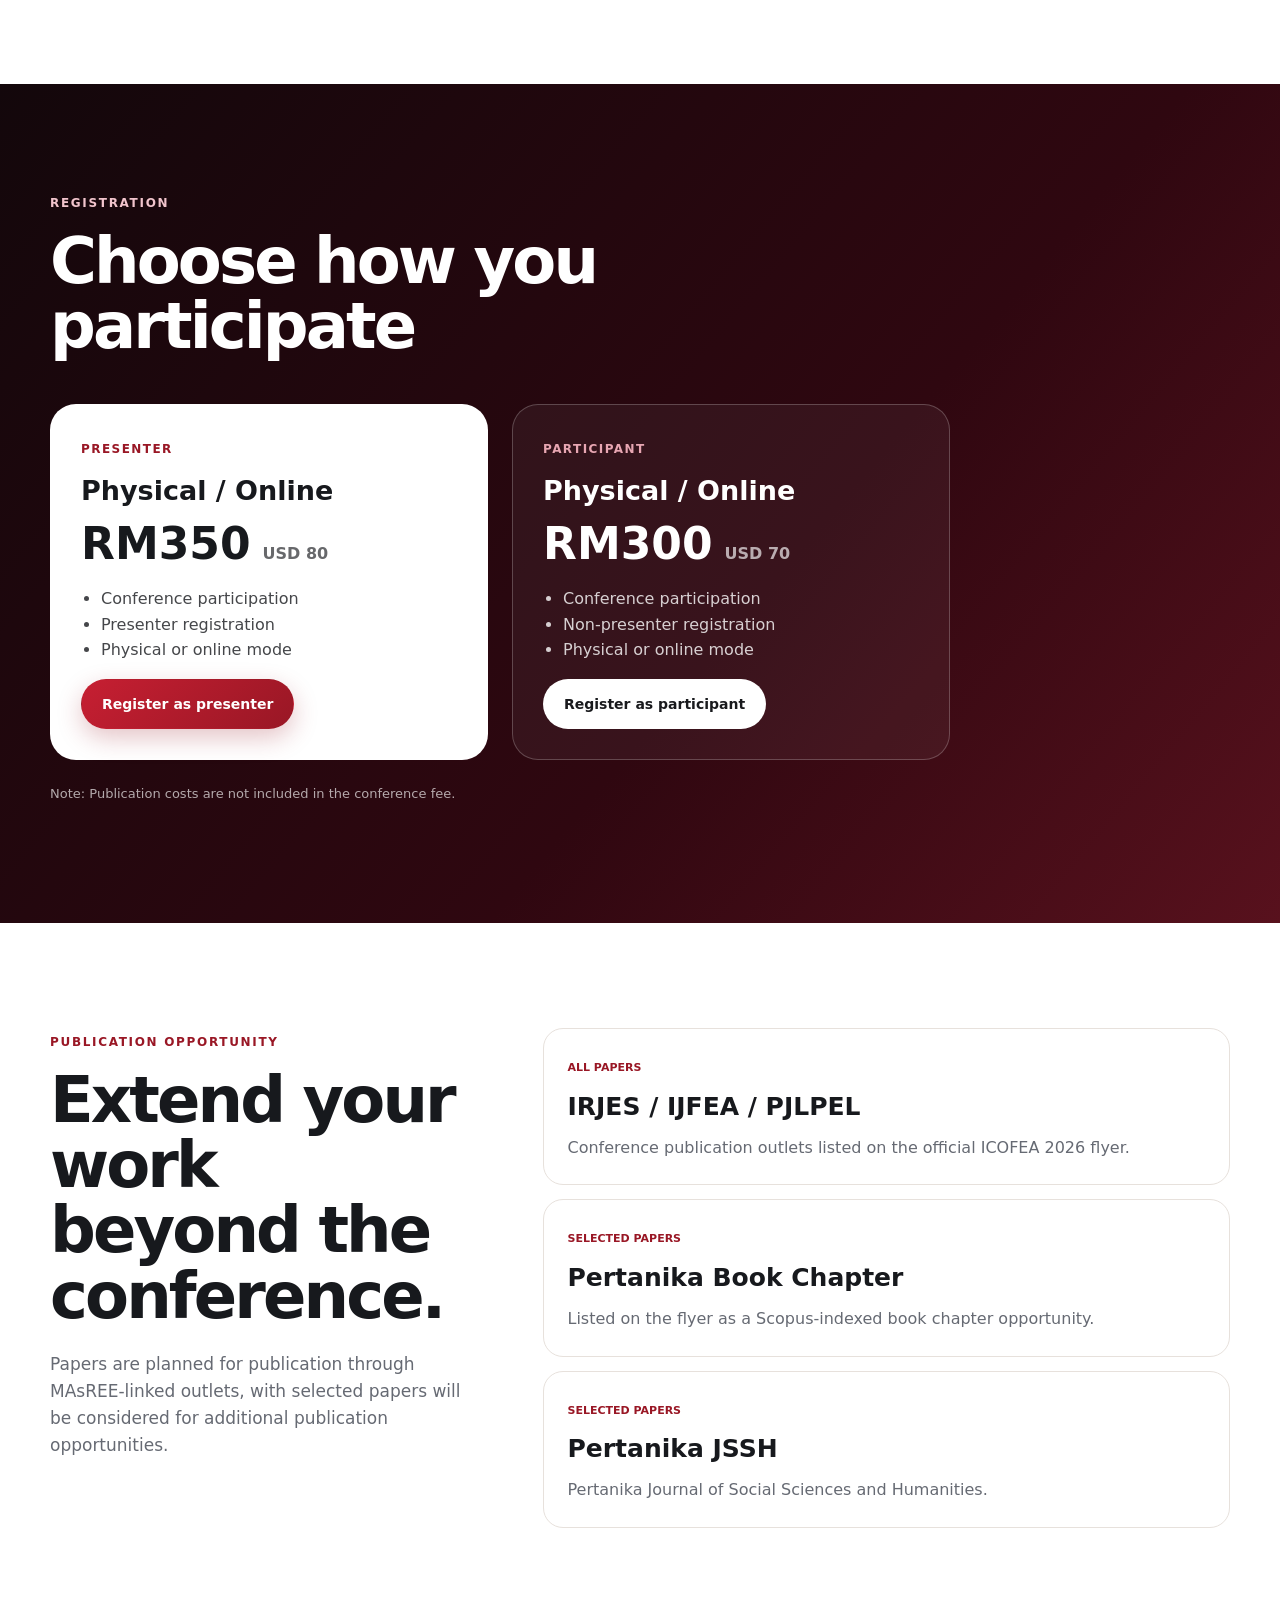
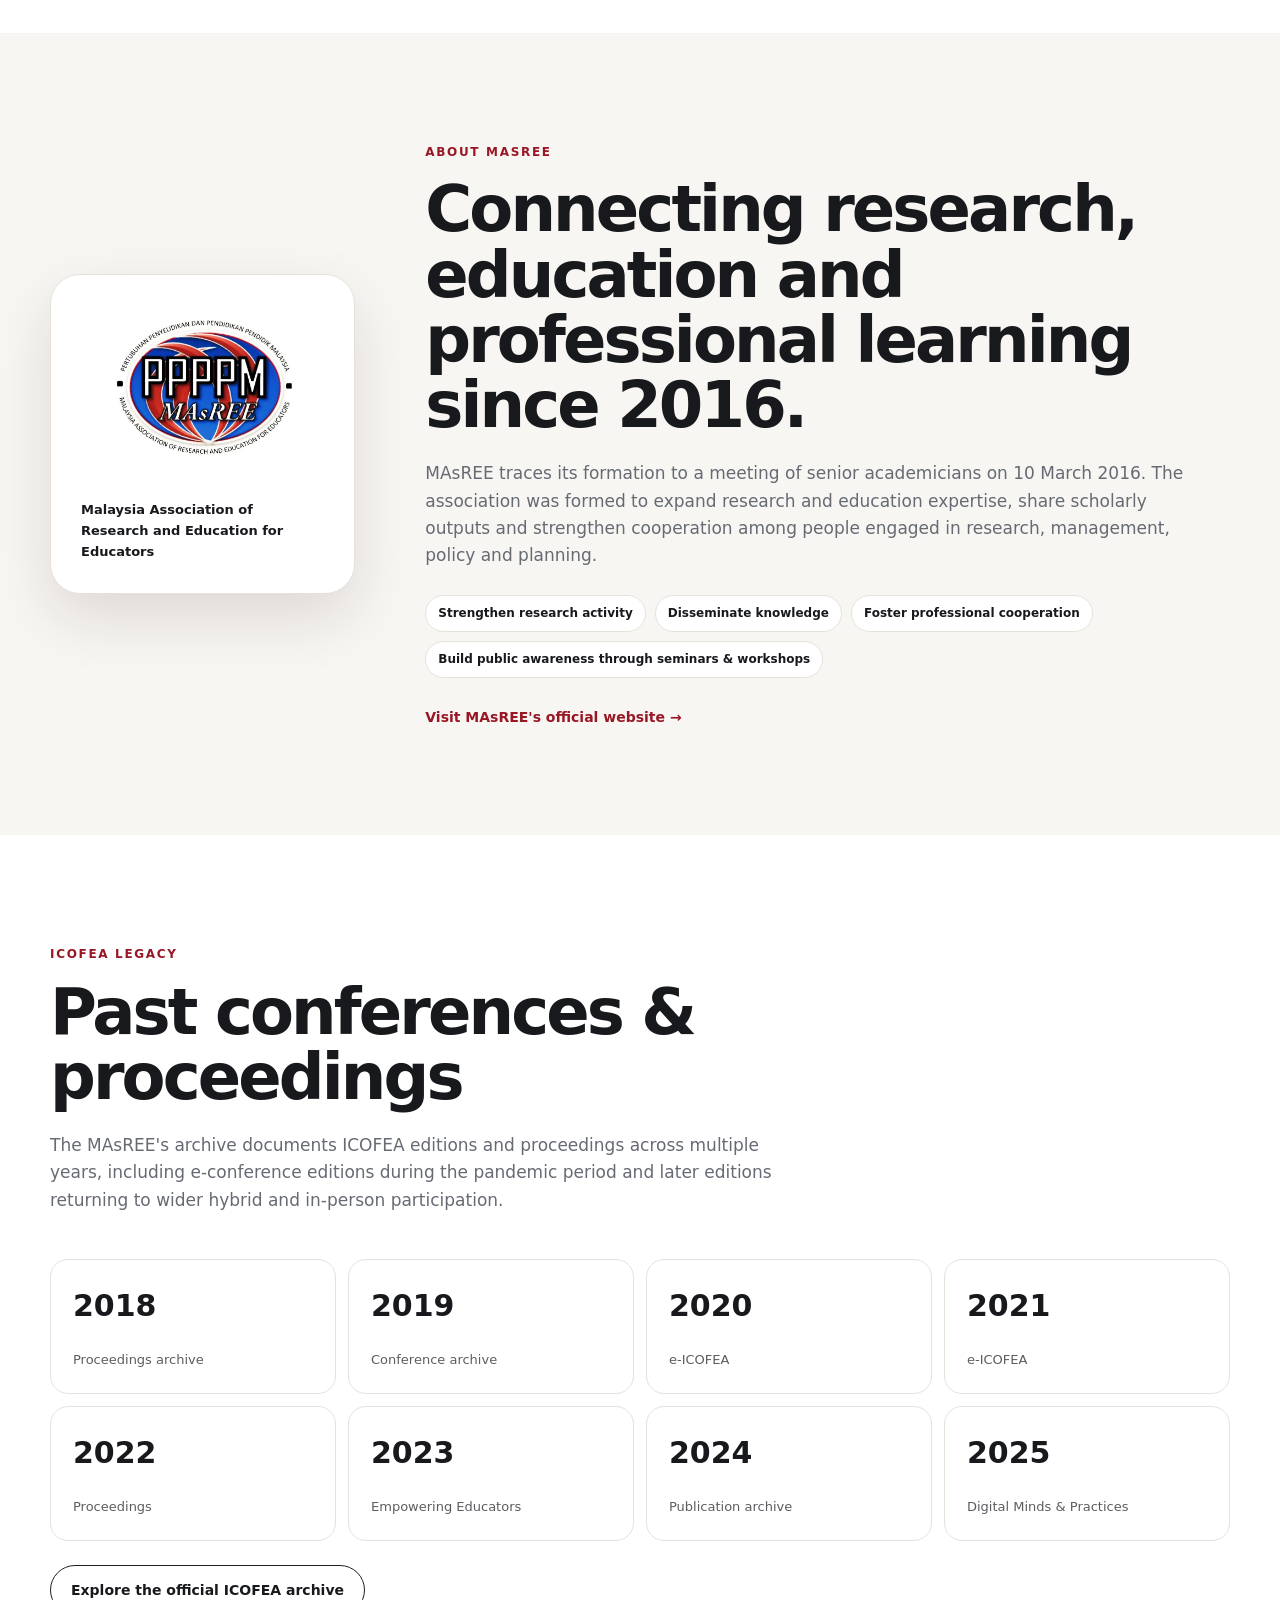
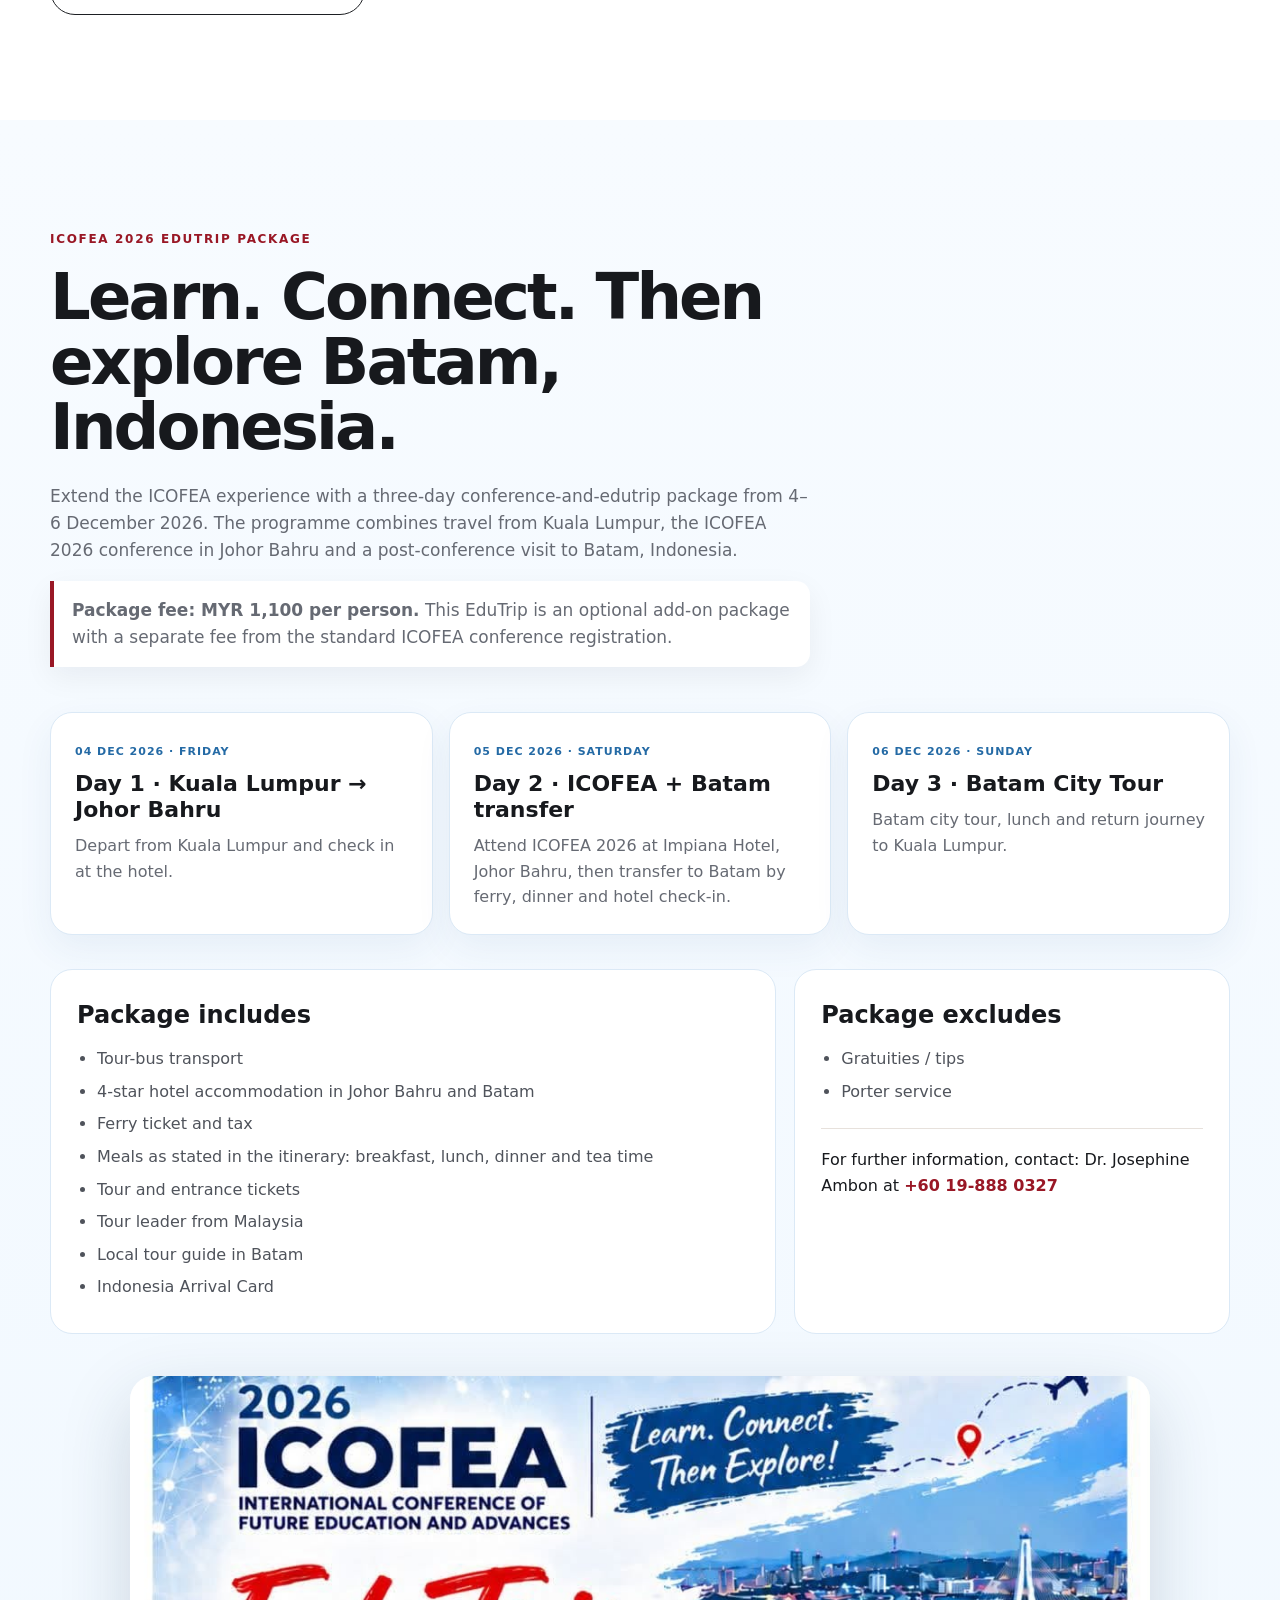
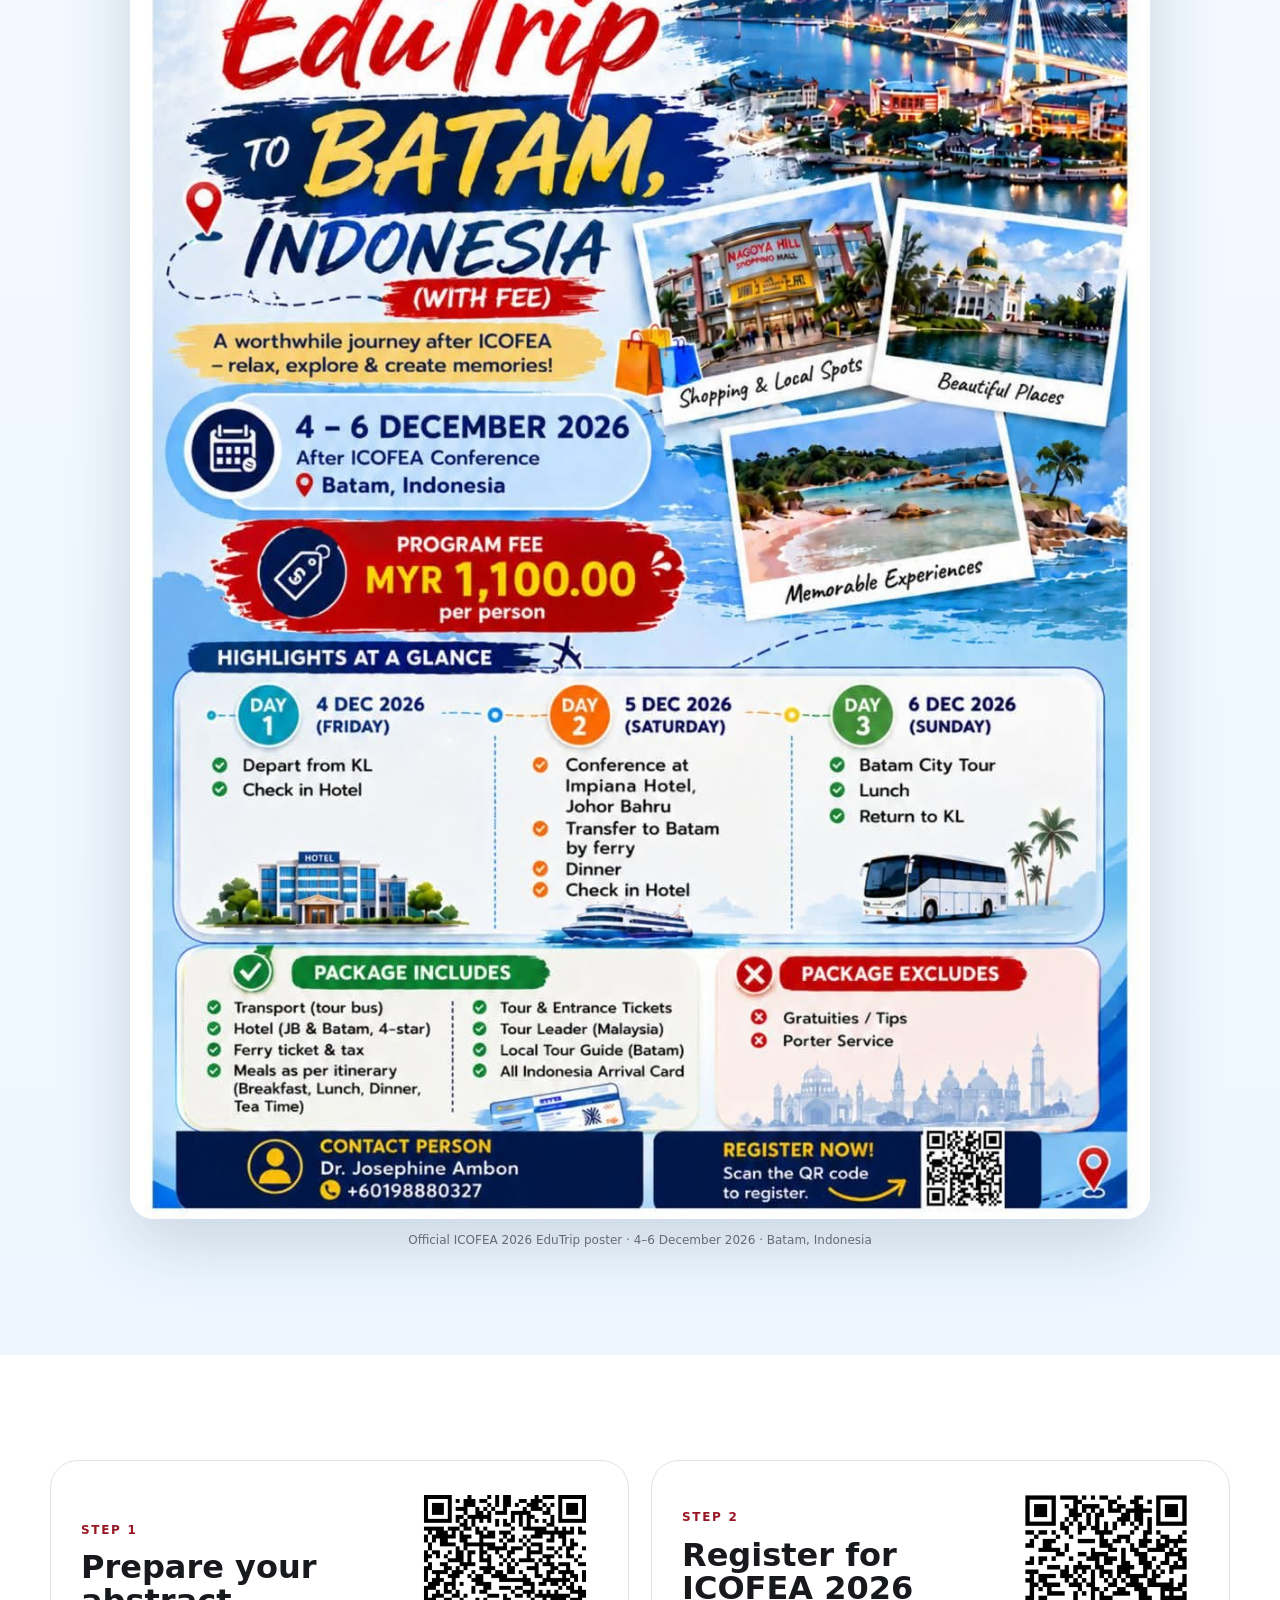
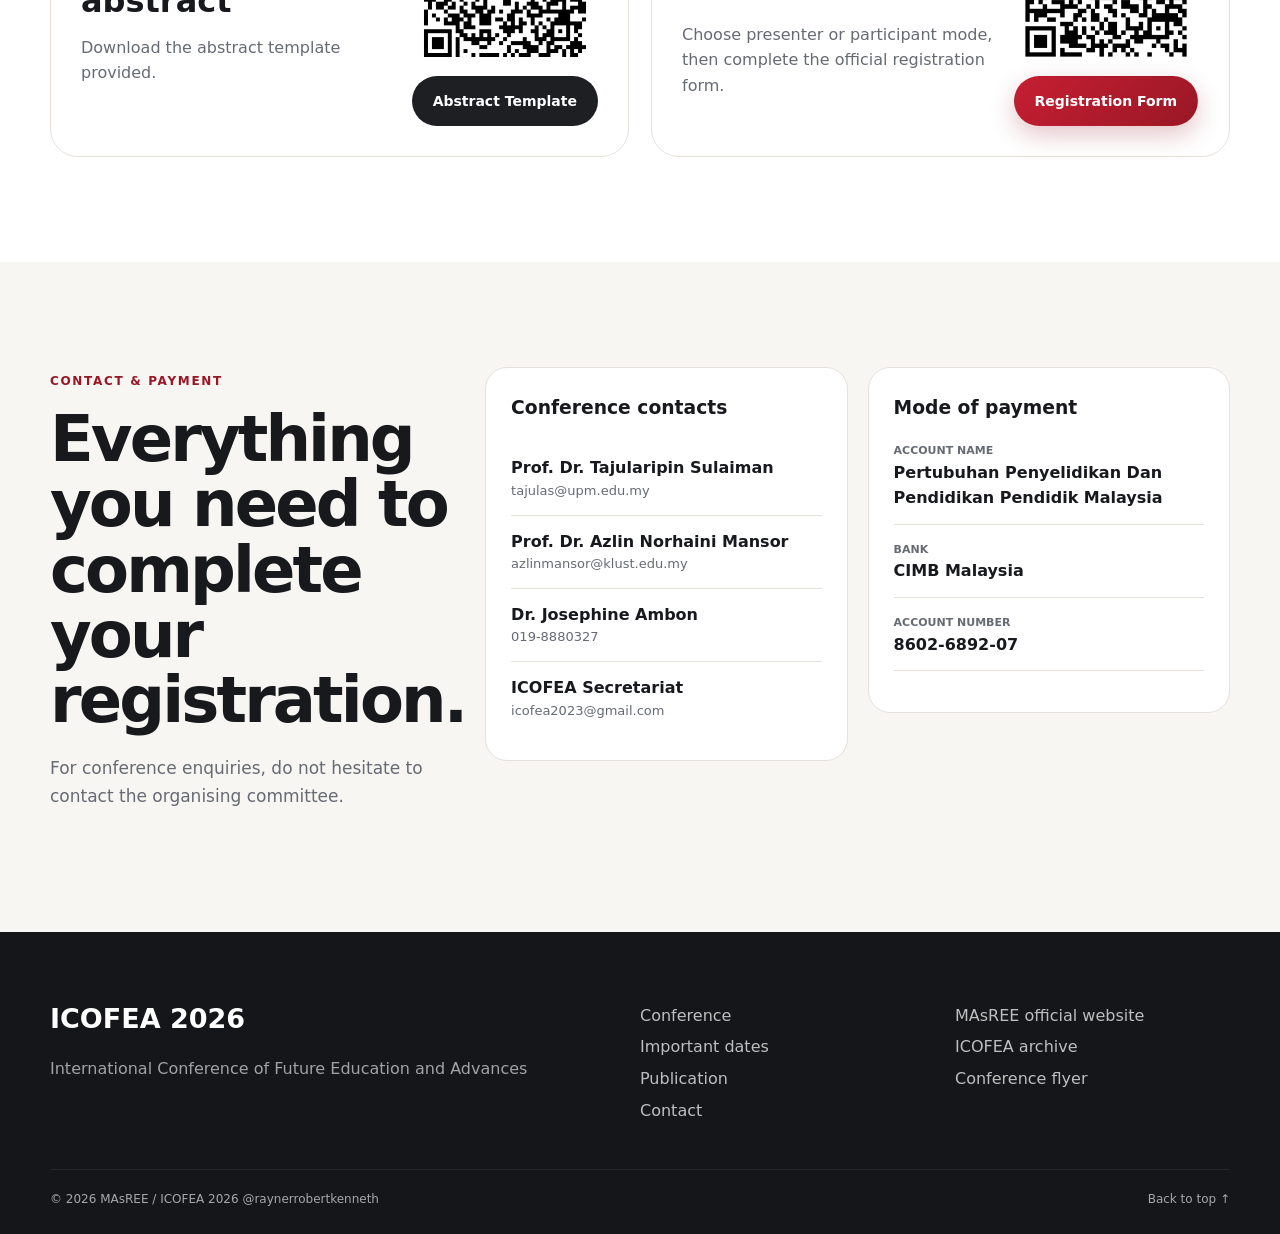
==== commit 1c894636: "Update home.html" ====
--- a/home.html
+++ b/home.html
@@ -137,15 +137,15 @@
           <article class="price-card featured">
             <span class="price-label">Presenter</span><h3>Physical / Online</h3><div class="price"><strong>RM350</strong><span>USD 80</span></div>
             <ul><li>Conference participation</li><li>Presenter registration</li><li>Physical or online mode</li></ul>
-            <a class="btn btn-primary" href="https://bit.ly/ICOFEA2026?r=qr" target="_blank" rel="noopener">Register as presenter</a>
+            <a class="btn btn-primary" href="https://docs.google.com/forms/d/e/1FAIpQLSdT7HGKeLpzi2Mm67TtxqJS7bBHev8hDDe4Y_uSN3xtNxWe2w/viewform" target="_blank" rel="noopener">Register as presenter</a>
           </article>
           <article class="price-card">
             <span class="price-label">Participant</span><h3>Physical / Online</h3><div class="price"><strong>RM300</strong><span>USD 70</span></div>
             <ul><li>Conference participation</li><li>Non-presenter registration</li><li>Physical or online mode</li></ul>
-            <a class="btn btn-light" href="https://bit.ly/ICOFEA2026?r=qr" target="_blank" rel="noopener">Register as participant</a>
+            <a class="btn btn-light" href="https://docs.google.com/forms/d/e/1FAIpQLSdT7HGKeLpzi2Mm67TtxqJS7bBHev8hDDe4Y_uSN3xtNxWe2w/viewform" target="_blank" rel="noopener">Register as participant</a>
           </article>
         </div>
-        <p class="fee-note">Publication costs are not included in the conference fee.</p>
+        <p class="fee-note">Note: Publication costs are not included in the conference fee.</p>
       </div>
     </section>
 
@@ -154,7 +154,7 @@
         <div class="section-heading reveal">
           <span class="eyebrow red">Publication opportunity</span>
           <h2>Extend your work beyond the conference.</h2>
-          <p>Based on the official conference flyer, papers are planned for publication through MAsREE-linked outlets, with selected papers considered for additional publication opportunities.</p>
+          <p>Papers are planned for publication through MAsREE-linked outlets, with selected papers will be considered for additional publication opportunities.</p>
         </div>
         <div class="publication-cards reveal">
           <article><span>All papers</span><h3>IRJES / IJFEA / PJLPEL</h3><p>Conference publication outlets listed on the official ICOFEA 2026 flyer.</p></article>
@@ -187,7 +187,7 @@
         <div class="section-heading compact reveal">
           <span class="eyebrow red">ICOFEA legacy</span>
           <h2>Past conferences & proceedings</h2>
-          <p>The MAsREE archive documents ICOFEA editions and proceedings across multiple years, including e-conference editions during the pandemic period and later editions returning to wider hybrid and in-person participation.</p>
+          <p>The MAsREE's archive documents ICOFEA editions and proceedings across multiple years, including e-conference editions during the pandemic period and later editions returning to wider hybrid and in-person participation.</p>
         </div>
         <div class="legacy-track reveal">
           <a href="https://www.masree.info/icofea-2018/" target="_blank" rel="noopener"><b>2018</b><span>Proceedings archive</span></a>
@@ -238,7 +238,7 @@
               <li>Gratuities / tips</li>
               <li>Porter service</li>
             </ul>
-            <p class="edutrip-contact">For further information, contact: Dr. Josephine Ambon · <a href="tel:+60198880327">+60 19-888 0327</a></p>
+            <p class="edutrip-contact">For further information, contact: Dr. Josephine Ambon at <a href="tel:+60198880327">+60 19-888 0327</a></p>
         </div>
         </div>
 
@@ -267,7 +267,7 @@
         <div class="section-heading reveal">
           <span class="eyebrow red">Contact & payment</span>
           <h2>Everything you need to complete your registration.</h2>
-          <p>For conference enquiries, contact the organising team using the details published on the official flyer.</p>
+          <p>For conference enquiries, do not hesitate to contact the organising committee.</p>
         </div>
         <div class="contact-card reveal">
           <h3>Conference contacts</h3>
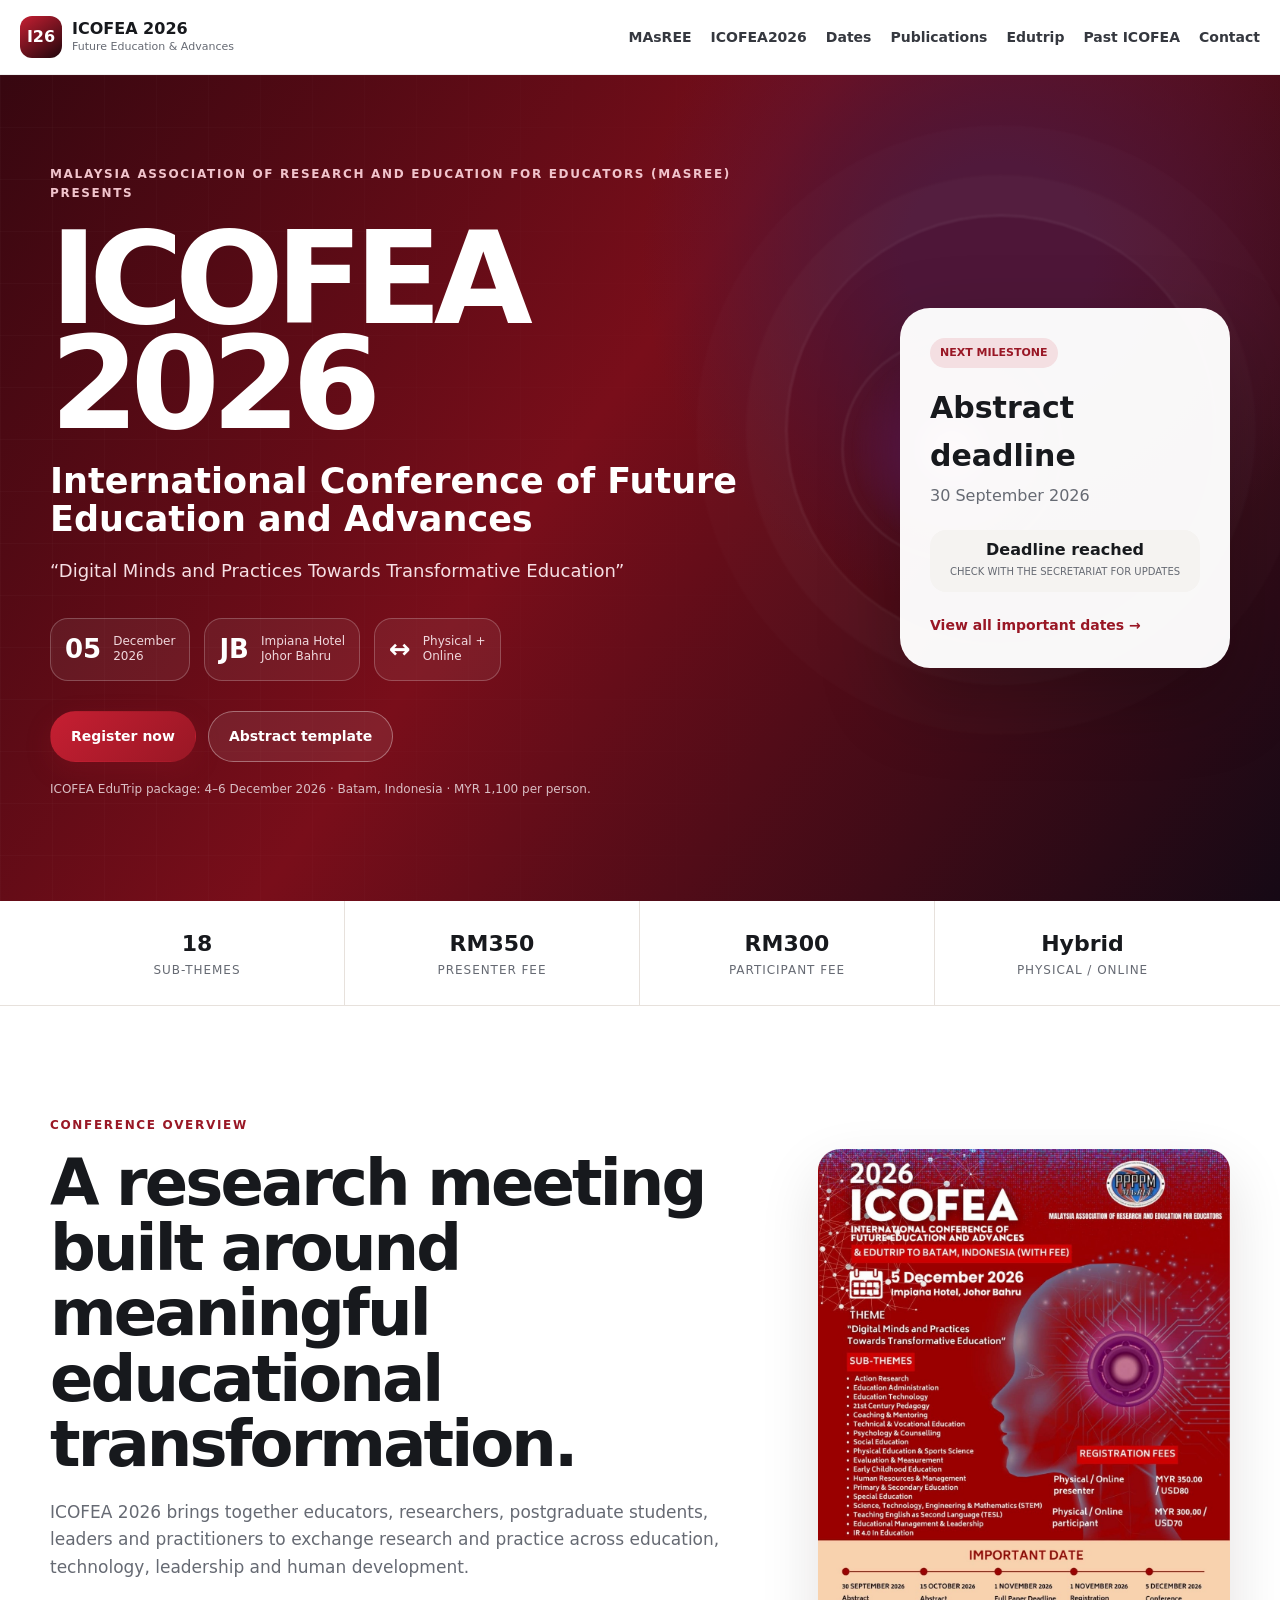
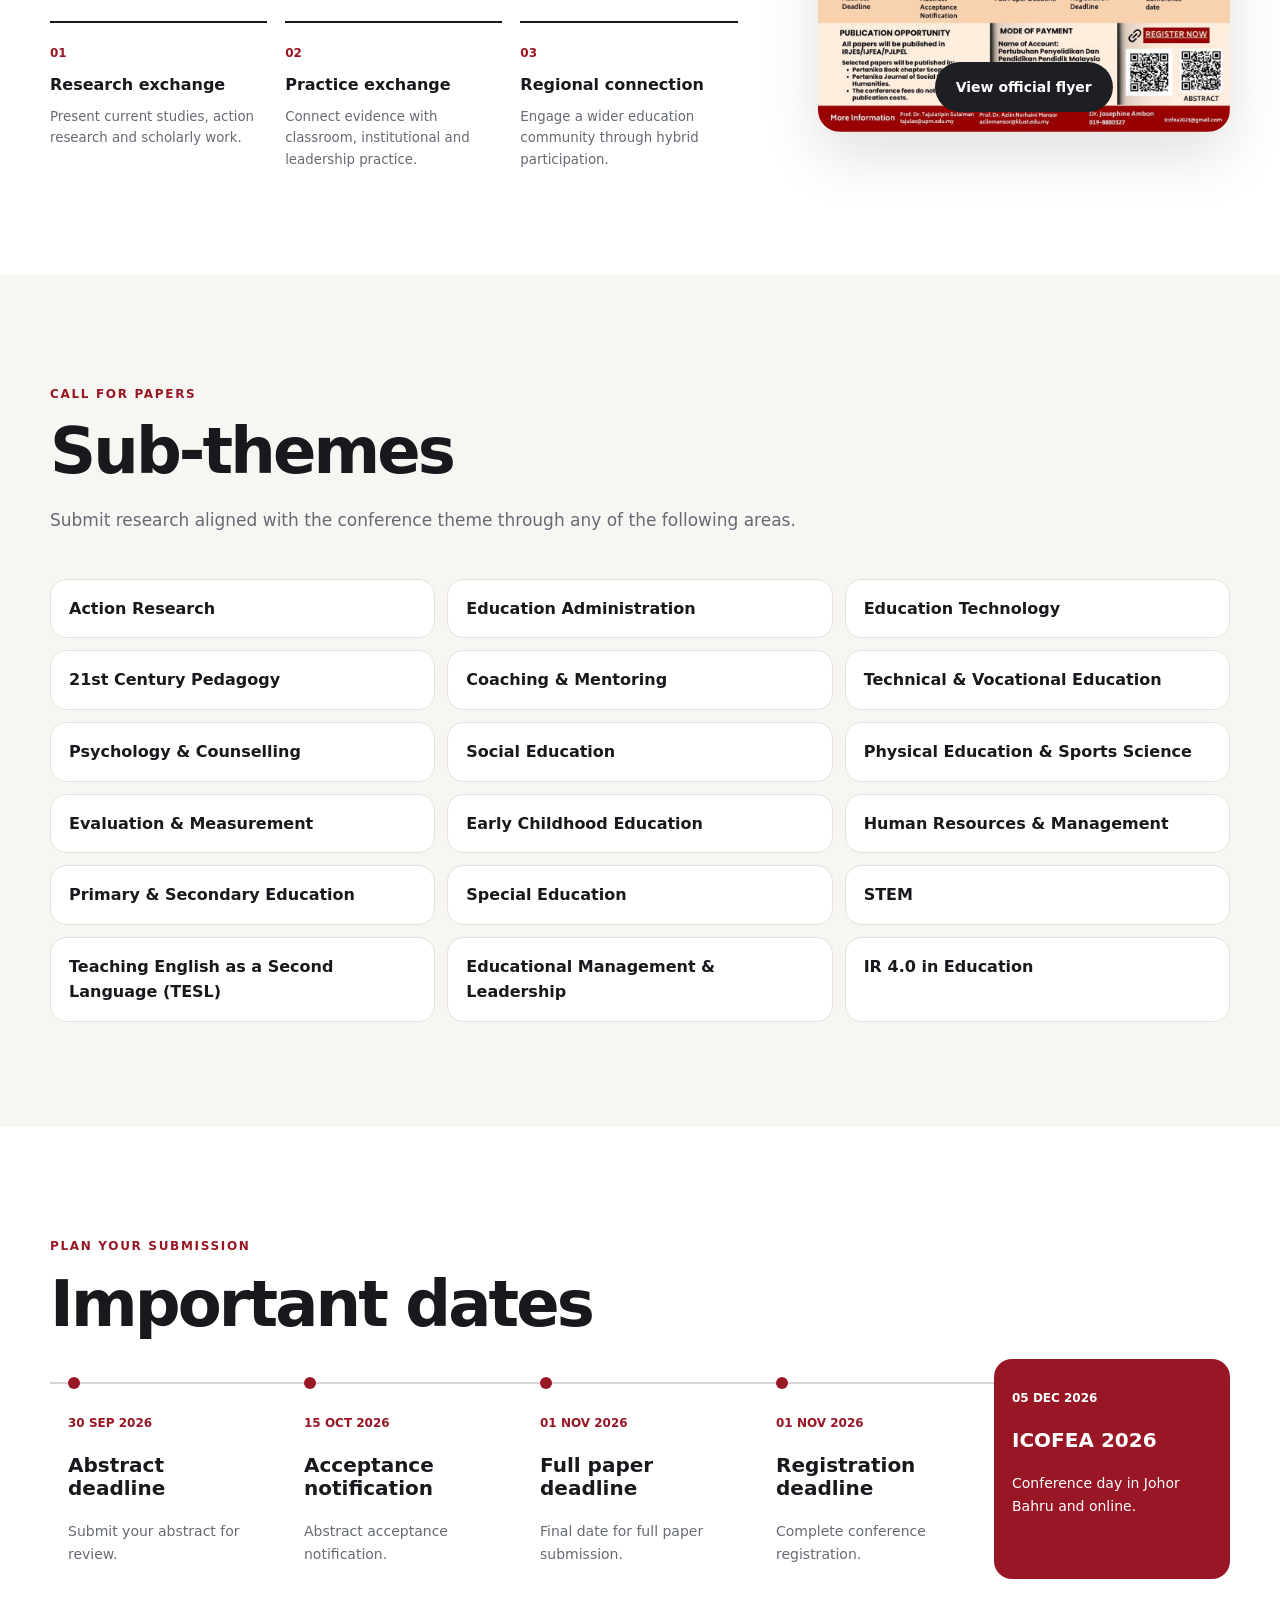
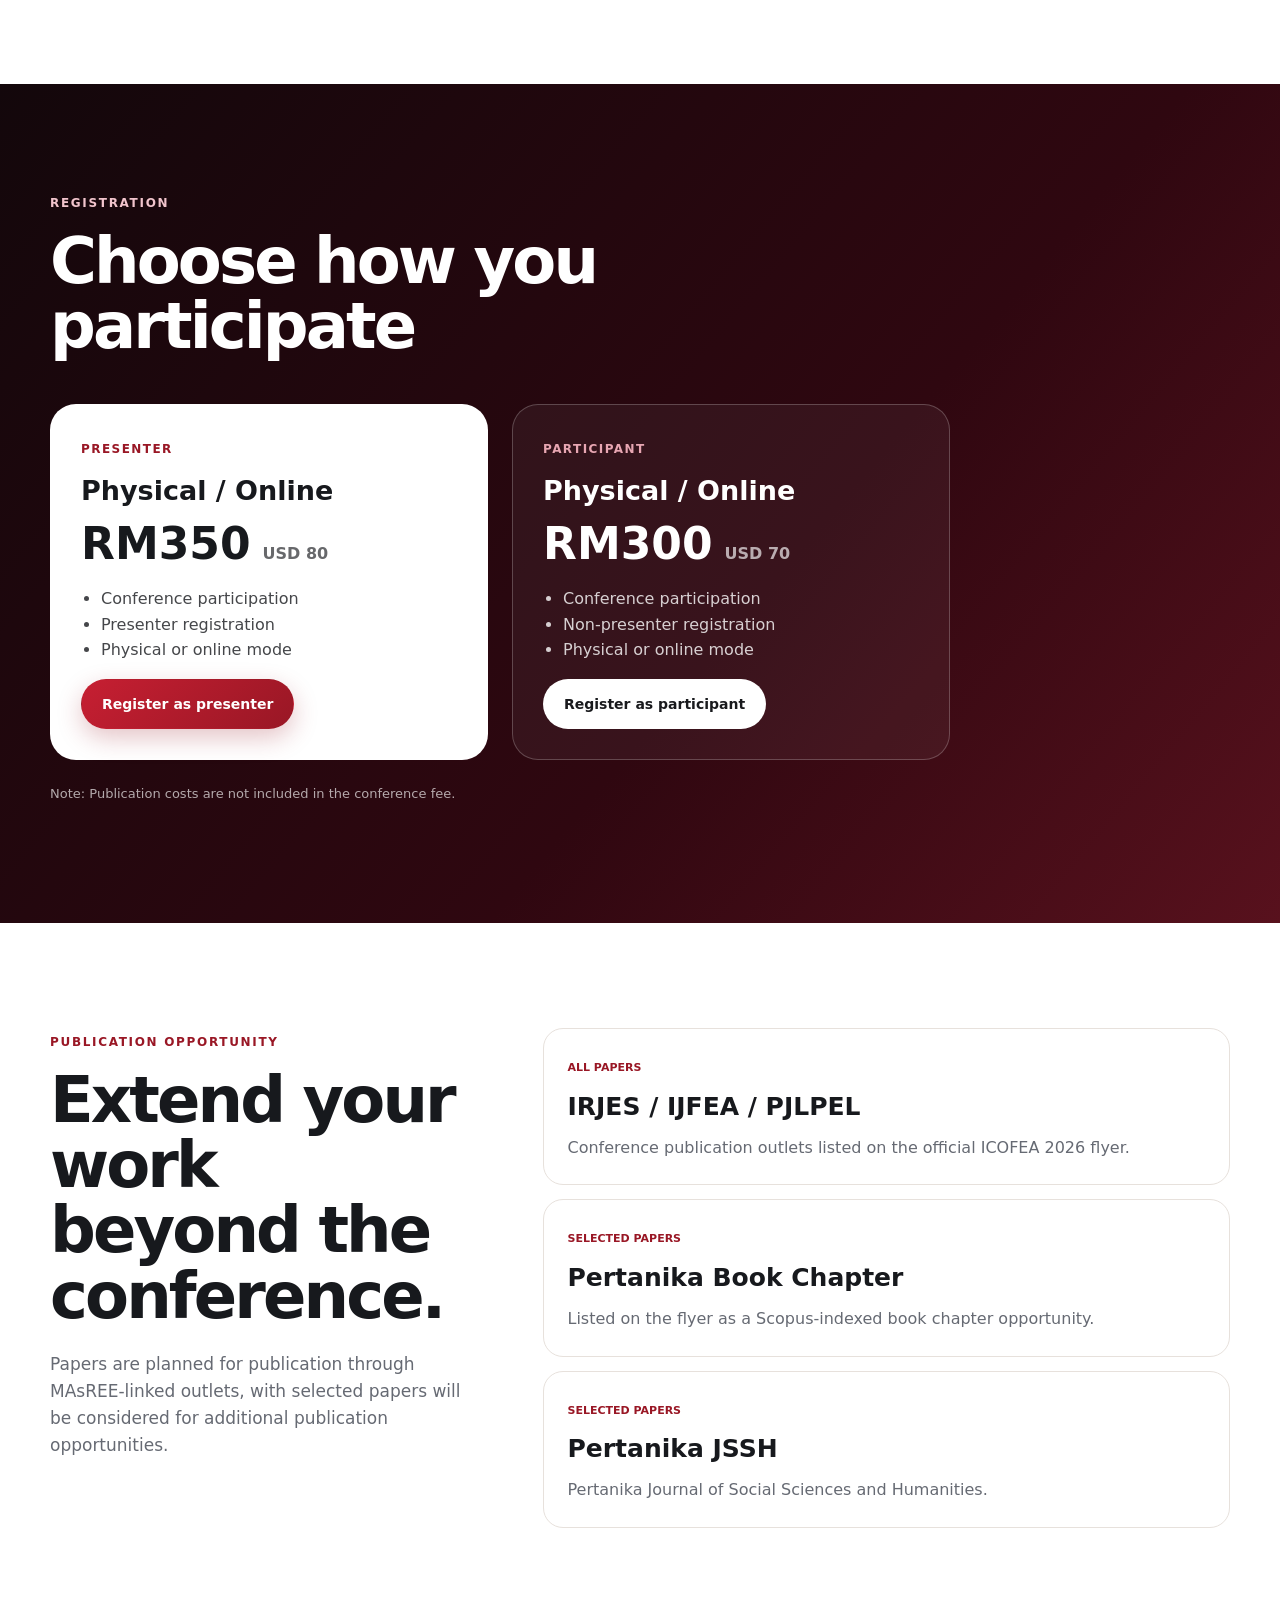
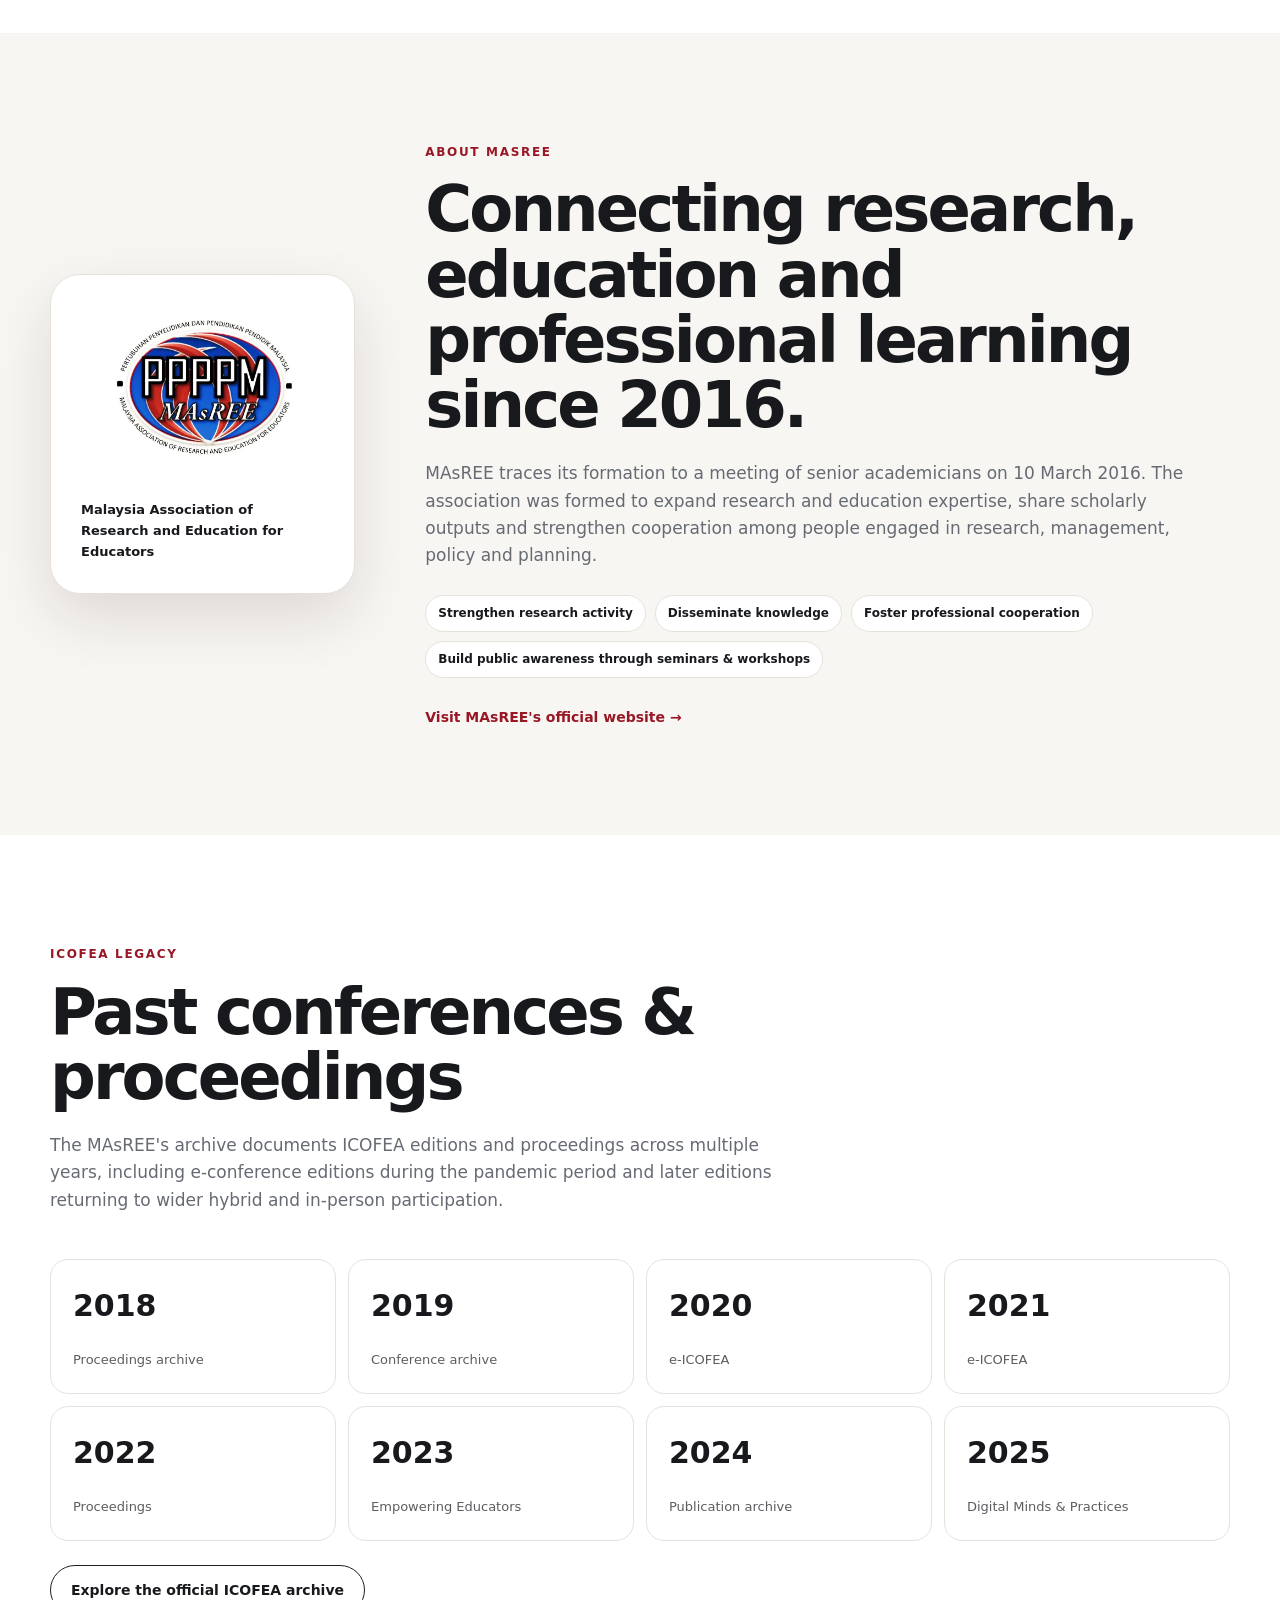
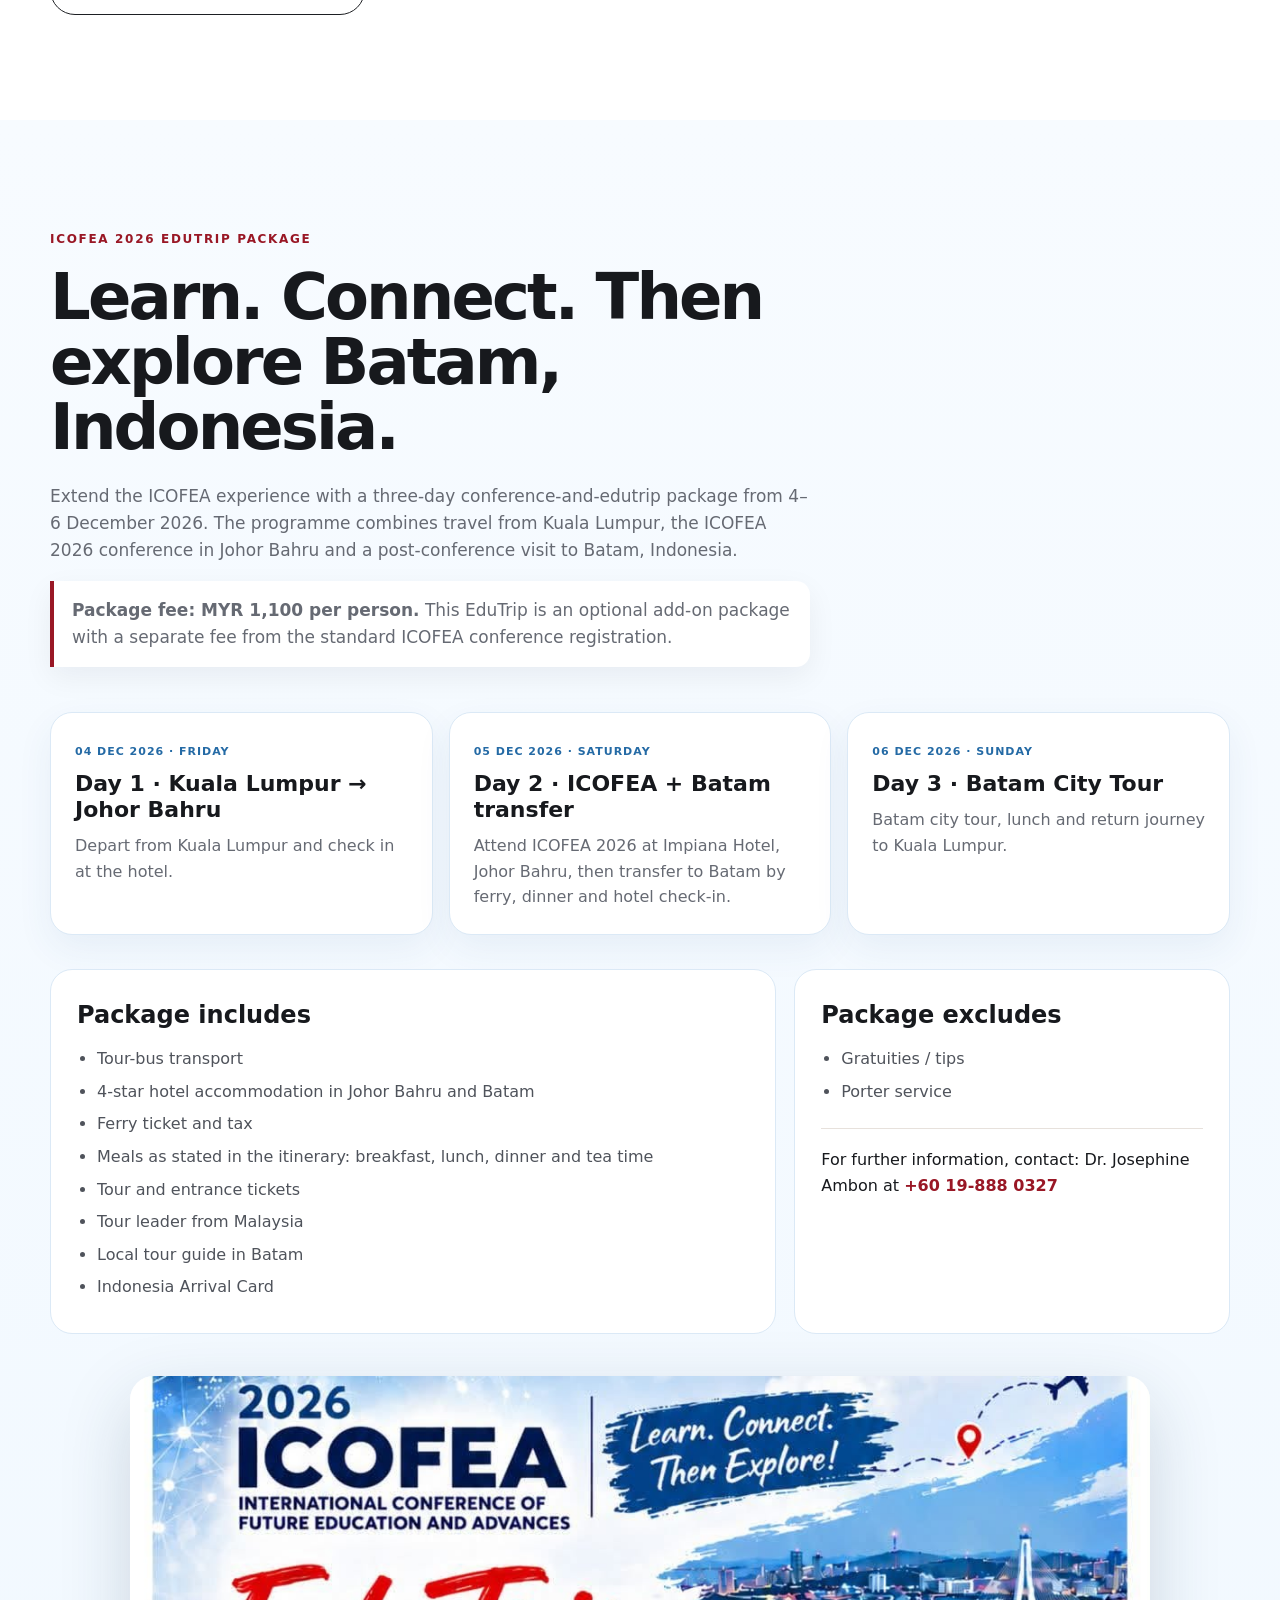
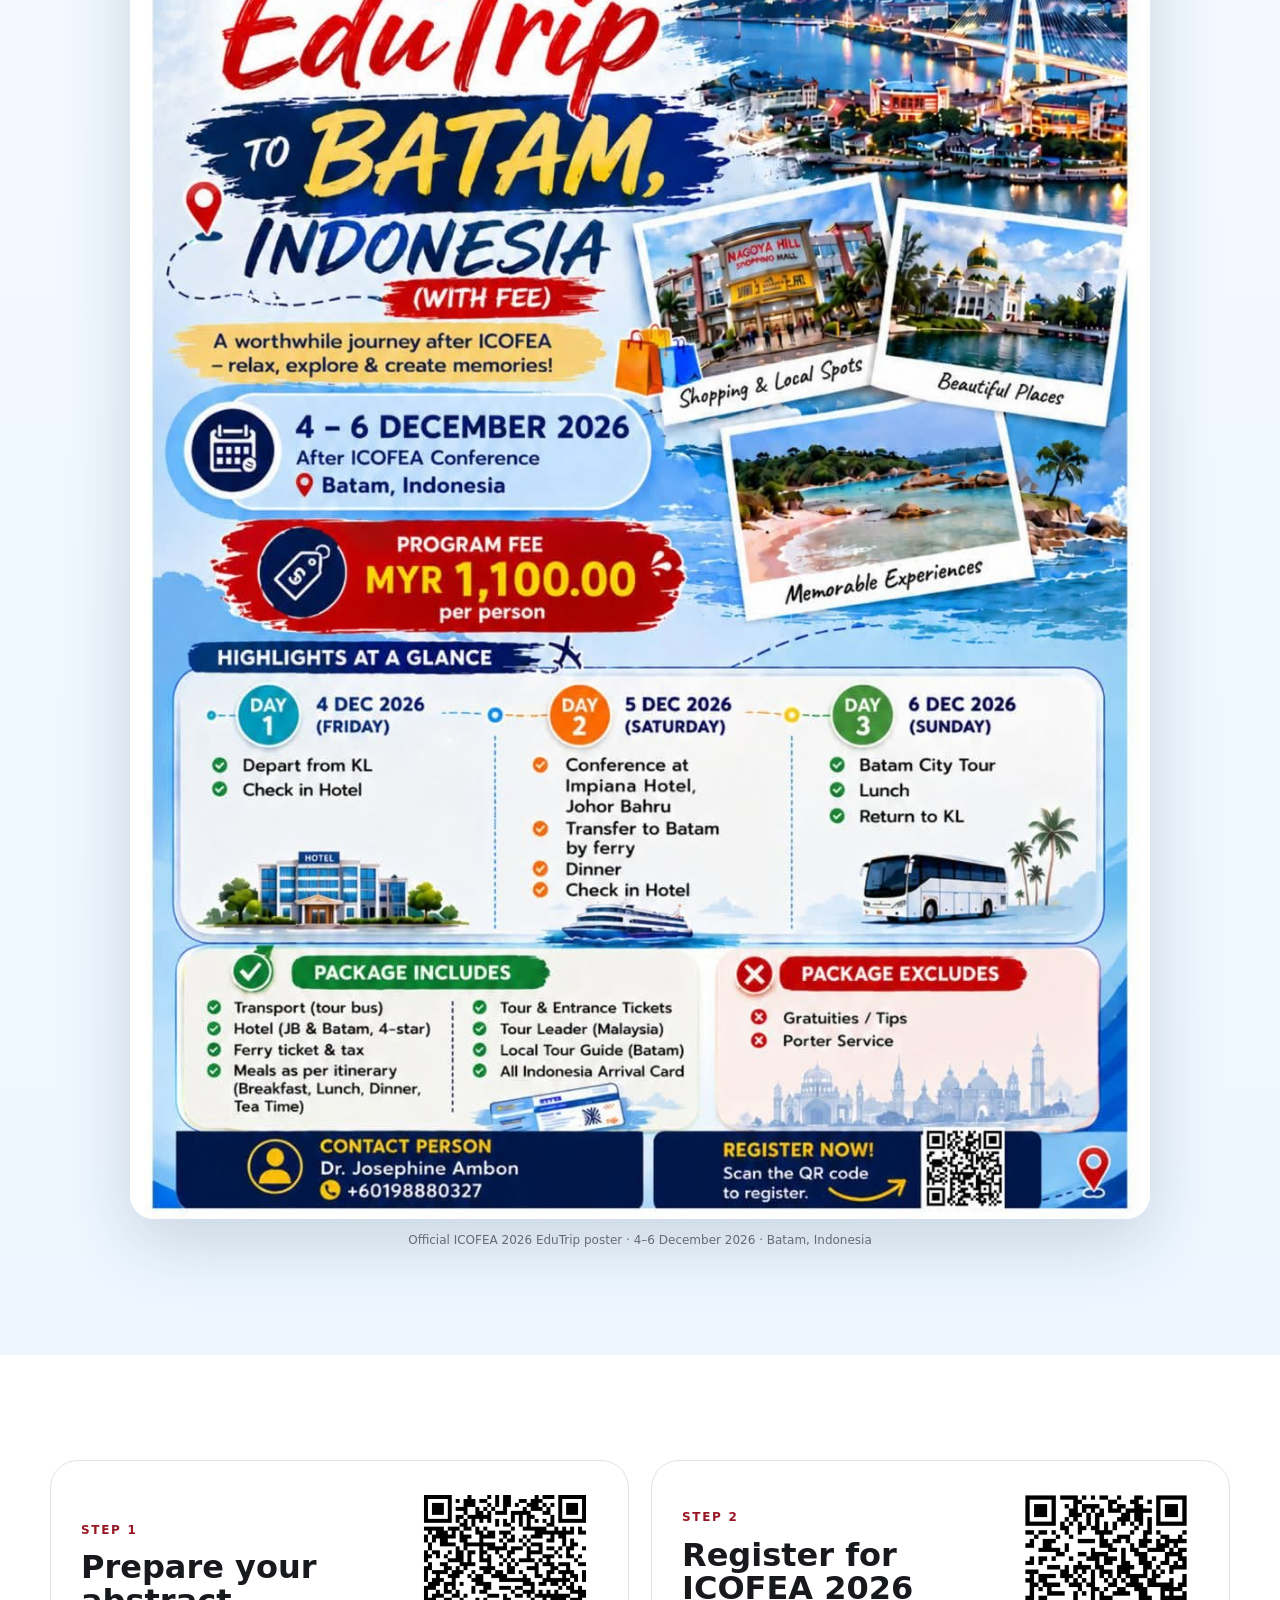
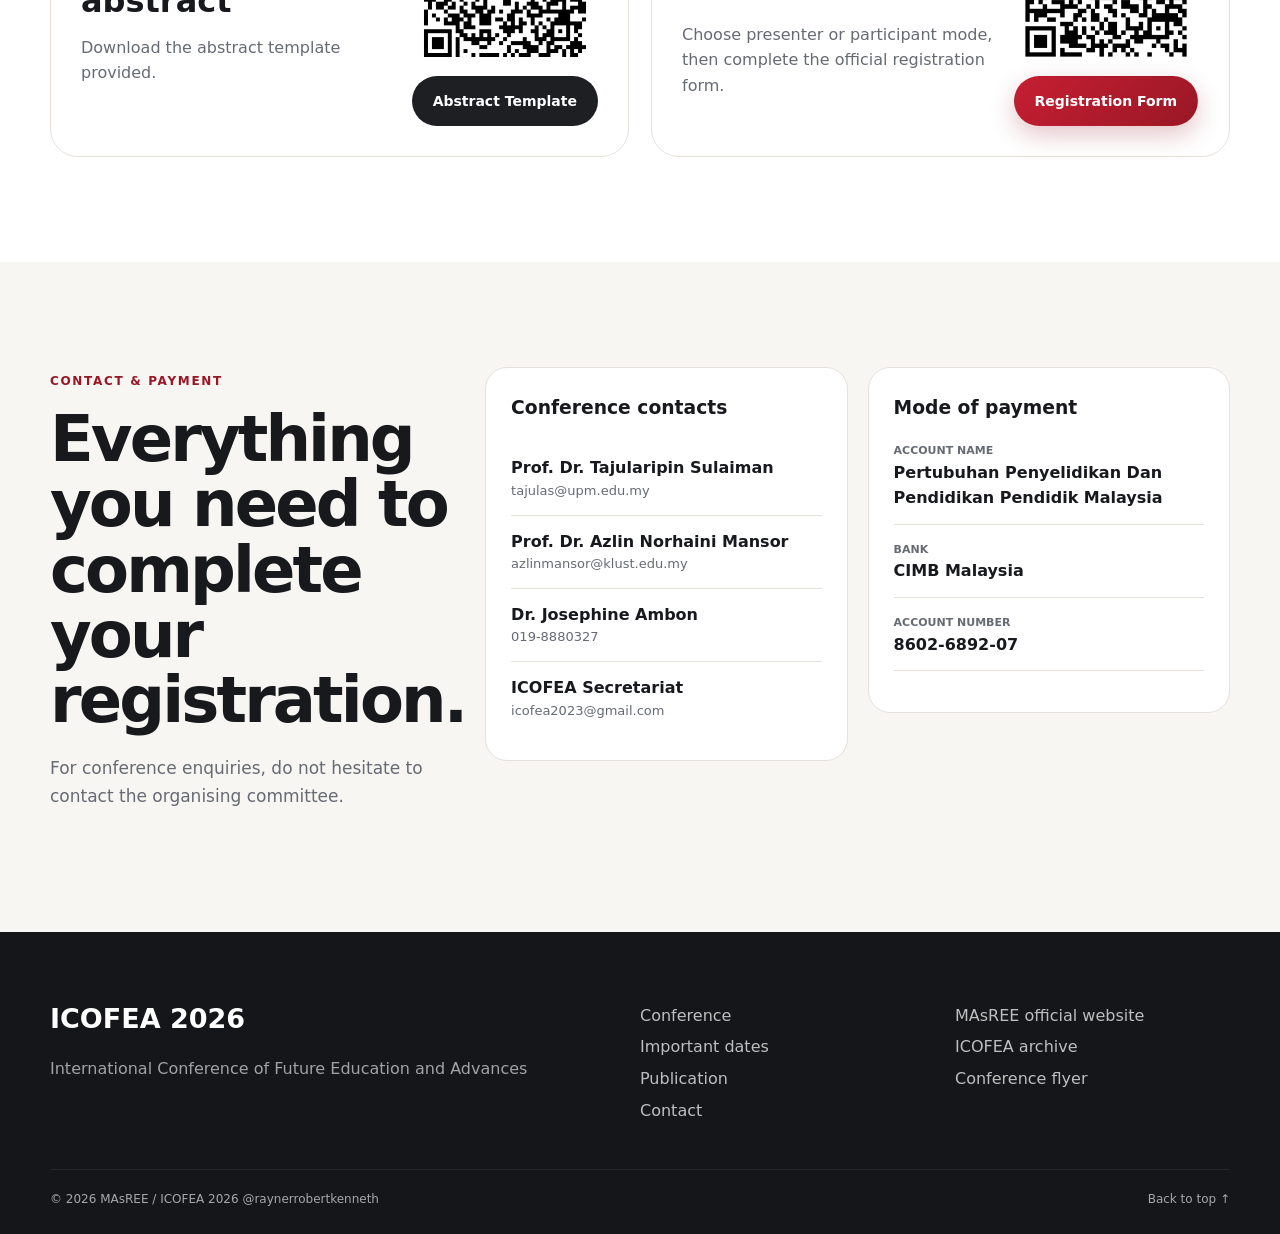
==== commit a29afb07: "Update home.html" ====
--- a/home.html
+++ b/home.html
@@ -26,8 +26,7 @@
         <a href="#legacy">Past ICOFEA</a>
         <a href="#contact">Contact</a>
       </nav>
-      <a class="btn btn-sm btn-primary nav-cta" href="https://bit.ly/ICOFEA2026?r=qr" target="_blank" rel="noopener">Register</a>
-    </div>
+      </div>
   </header>
 
   <main id="main">
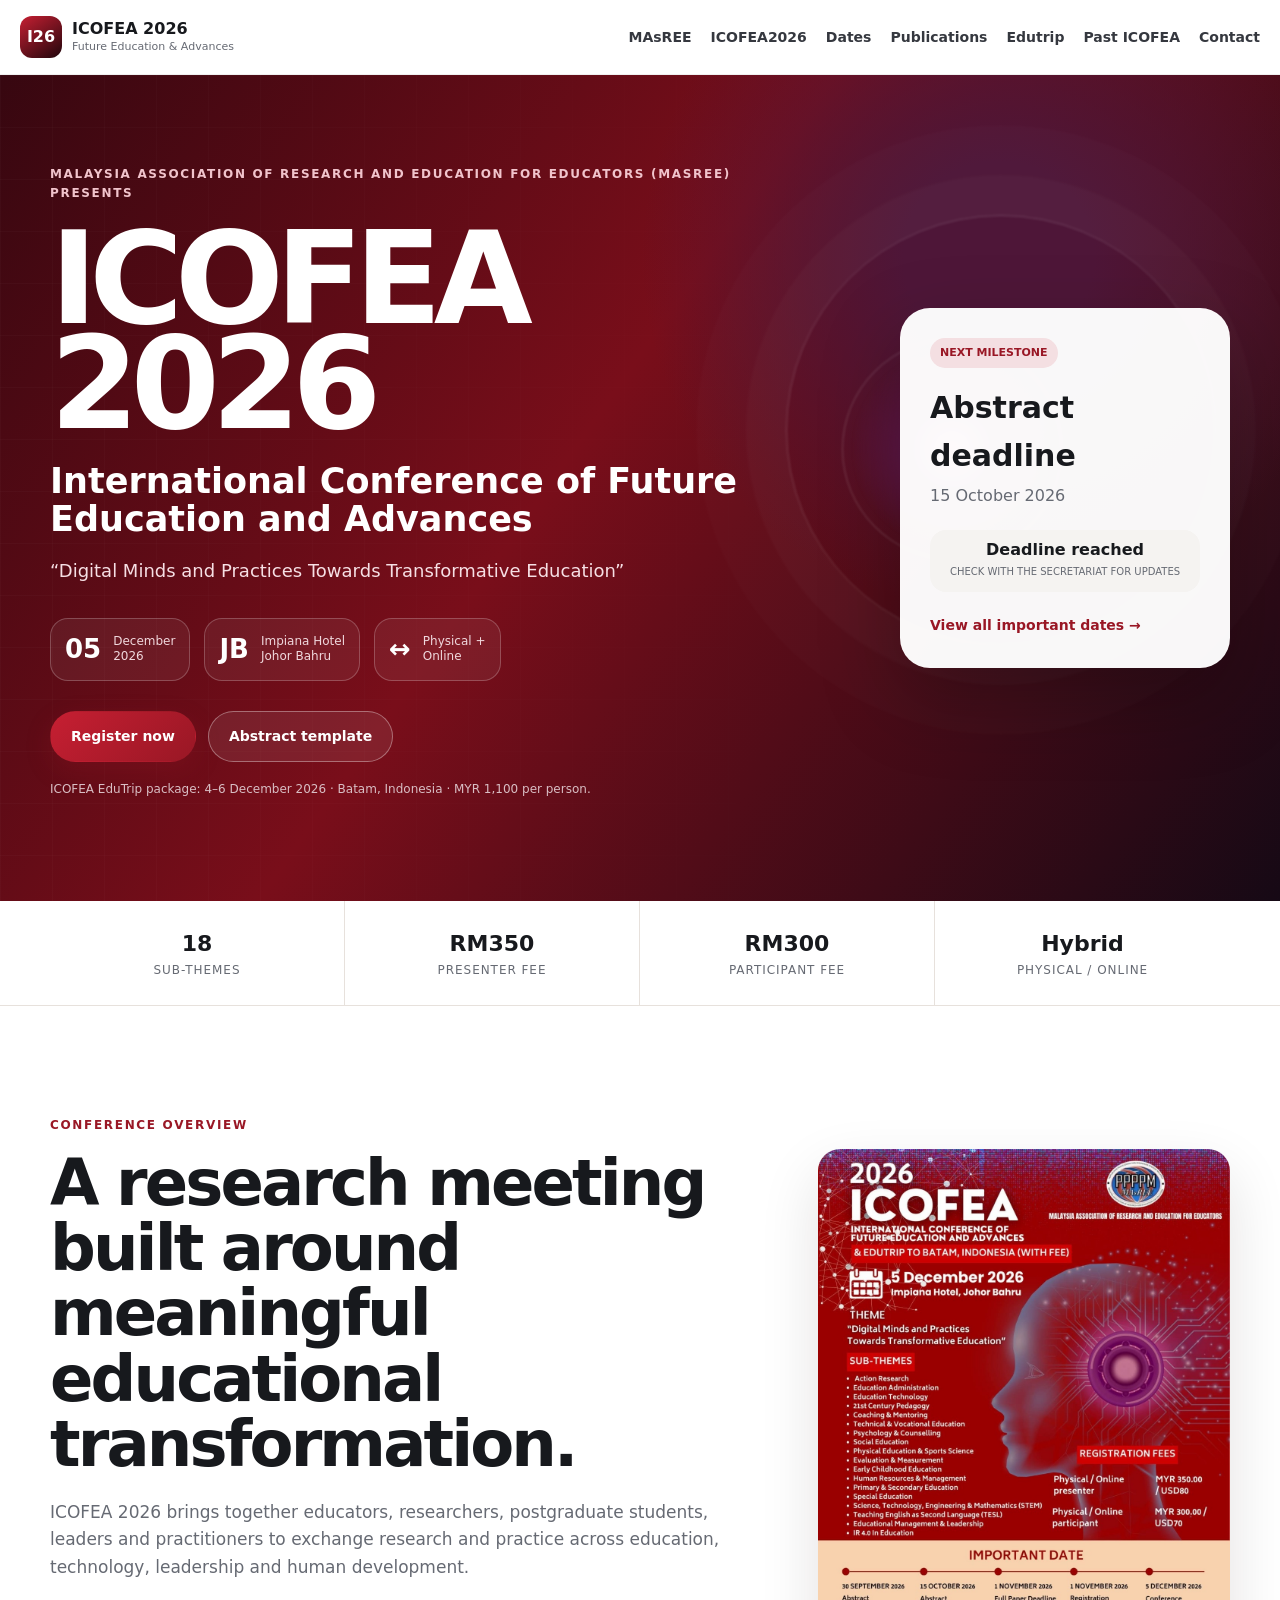
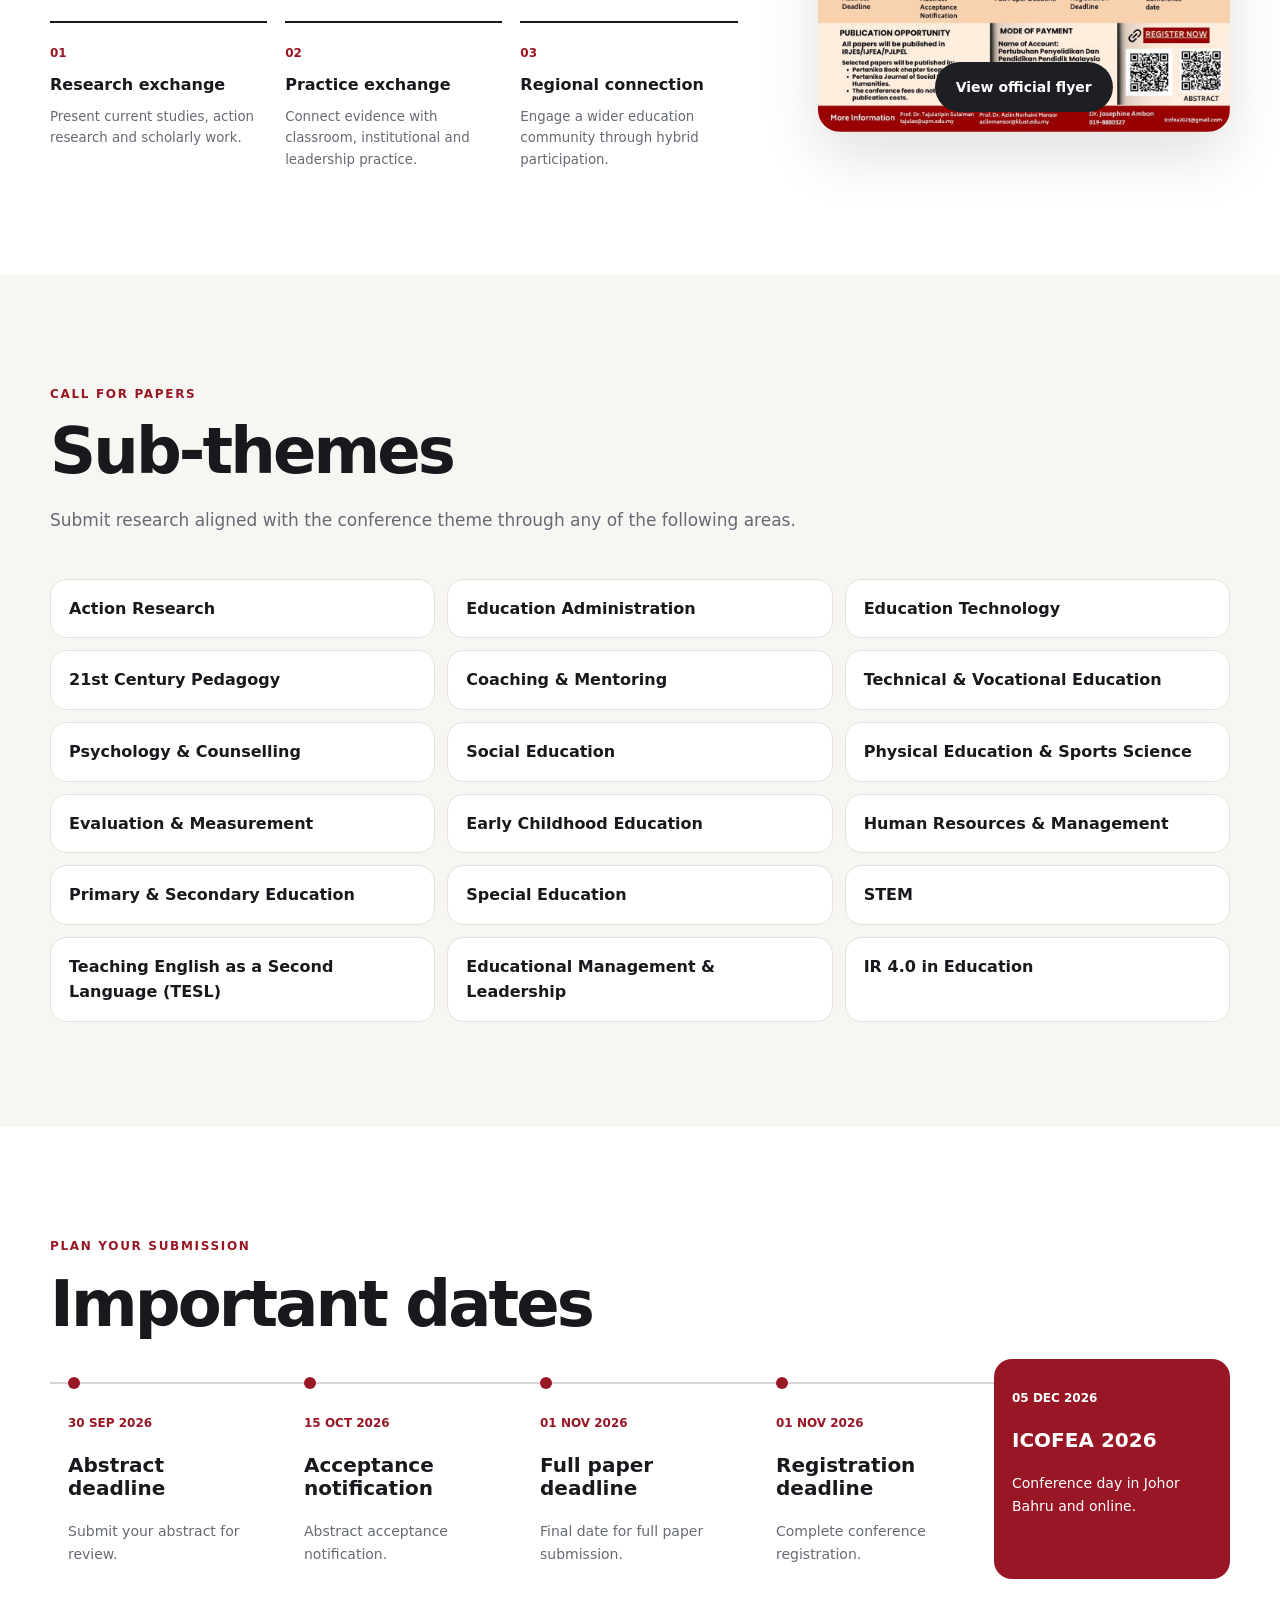
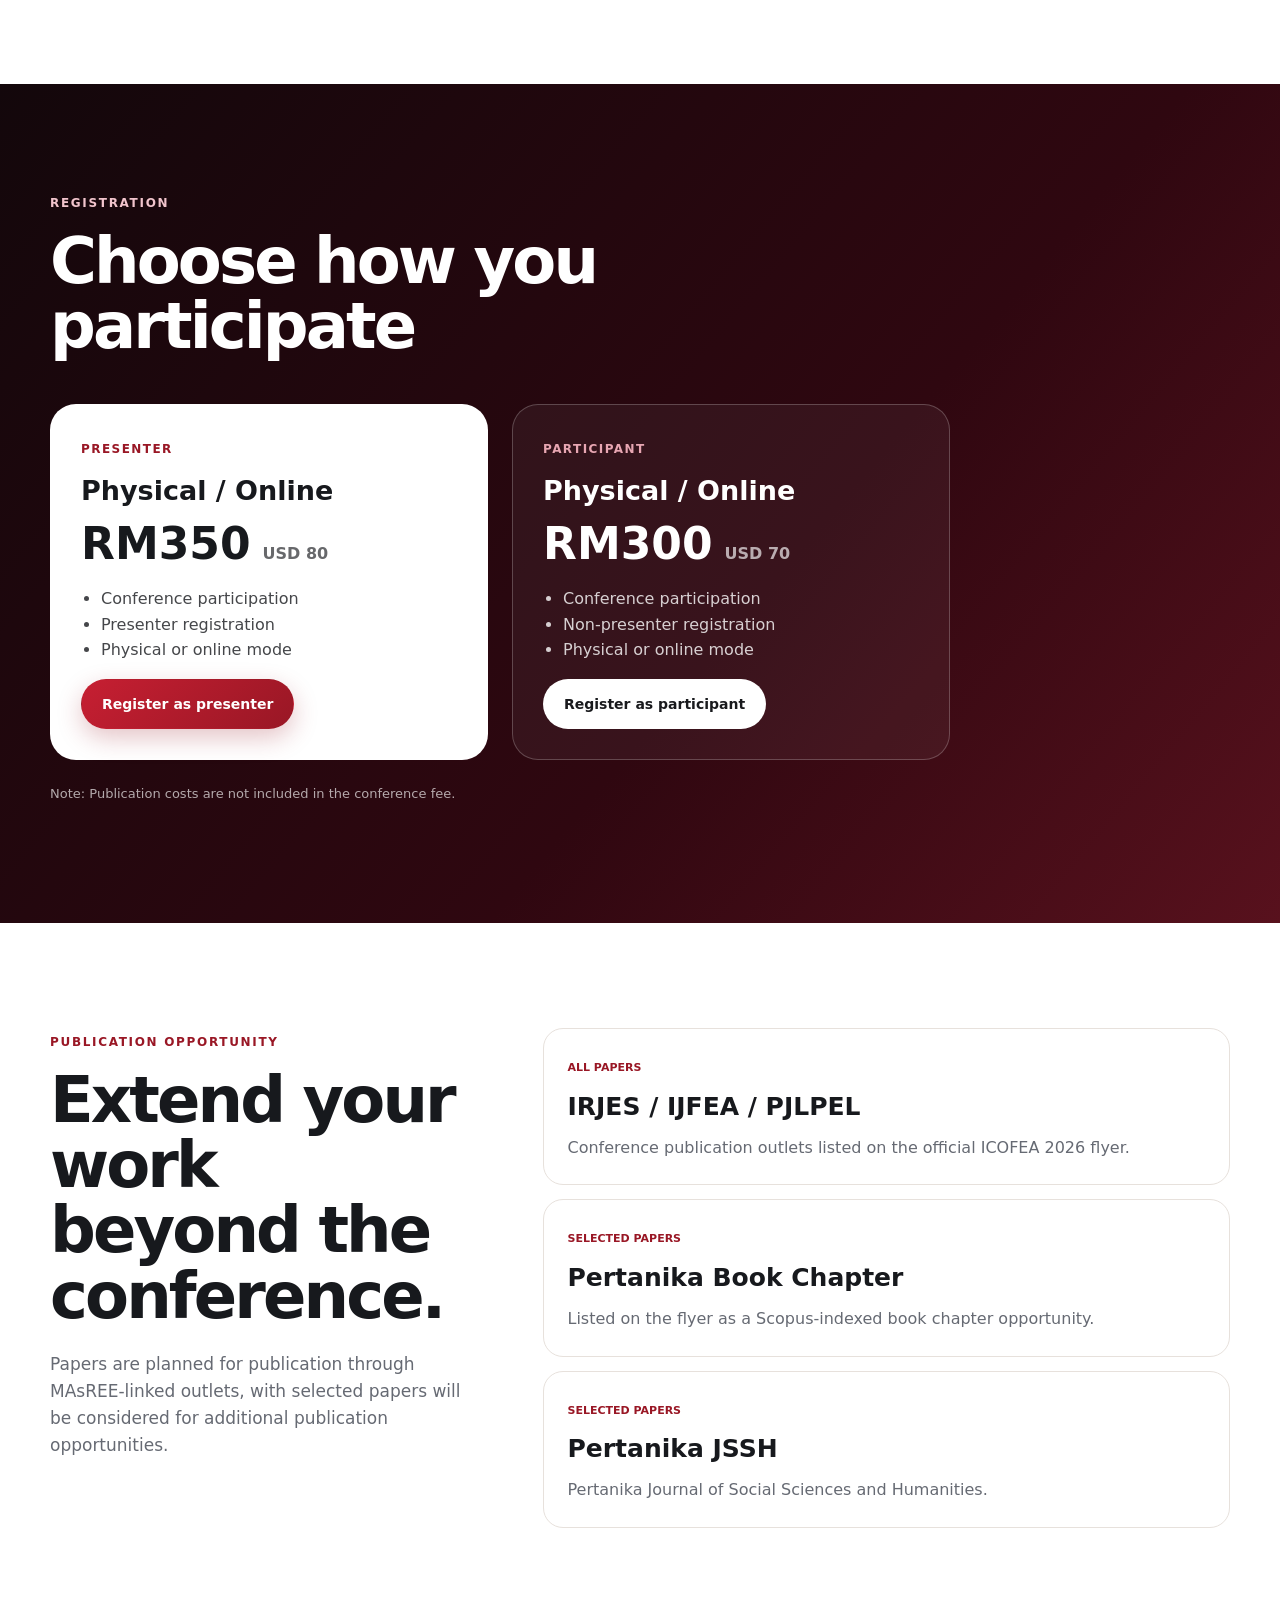
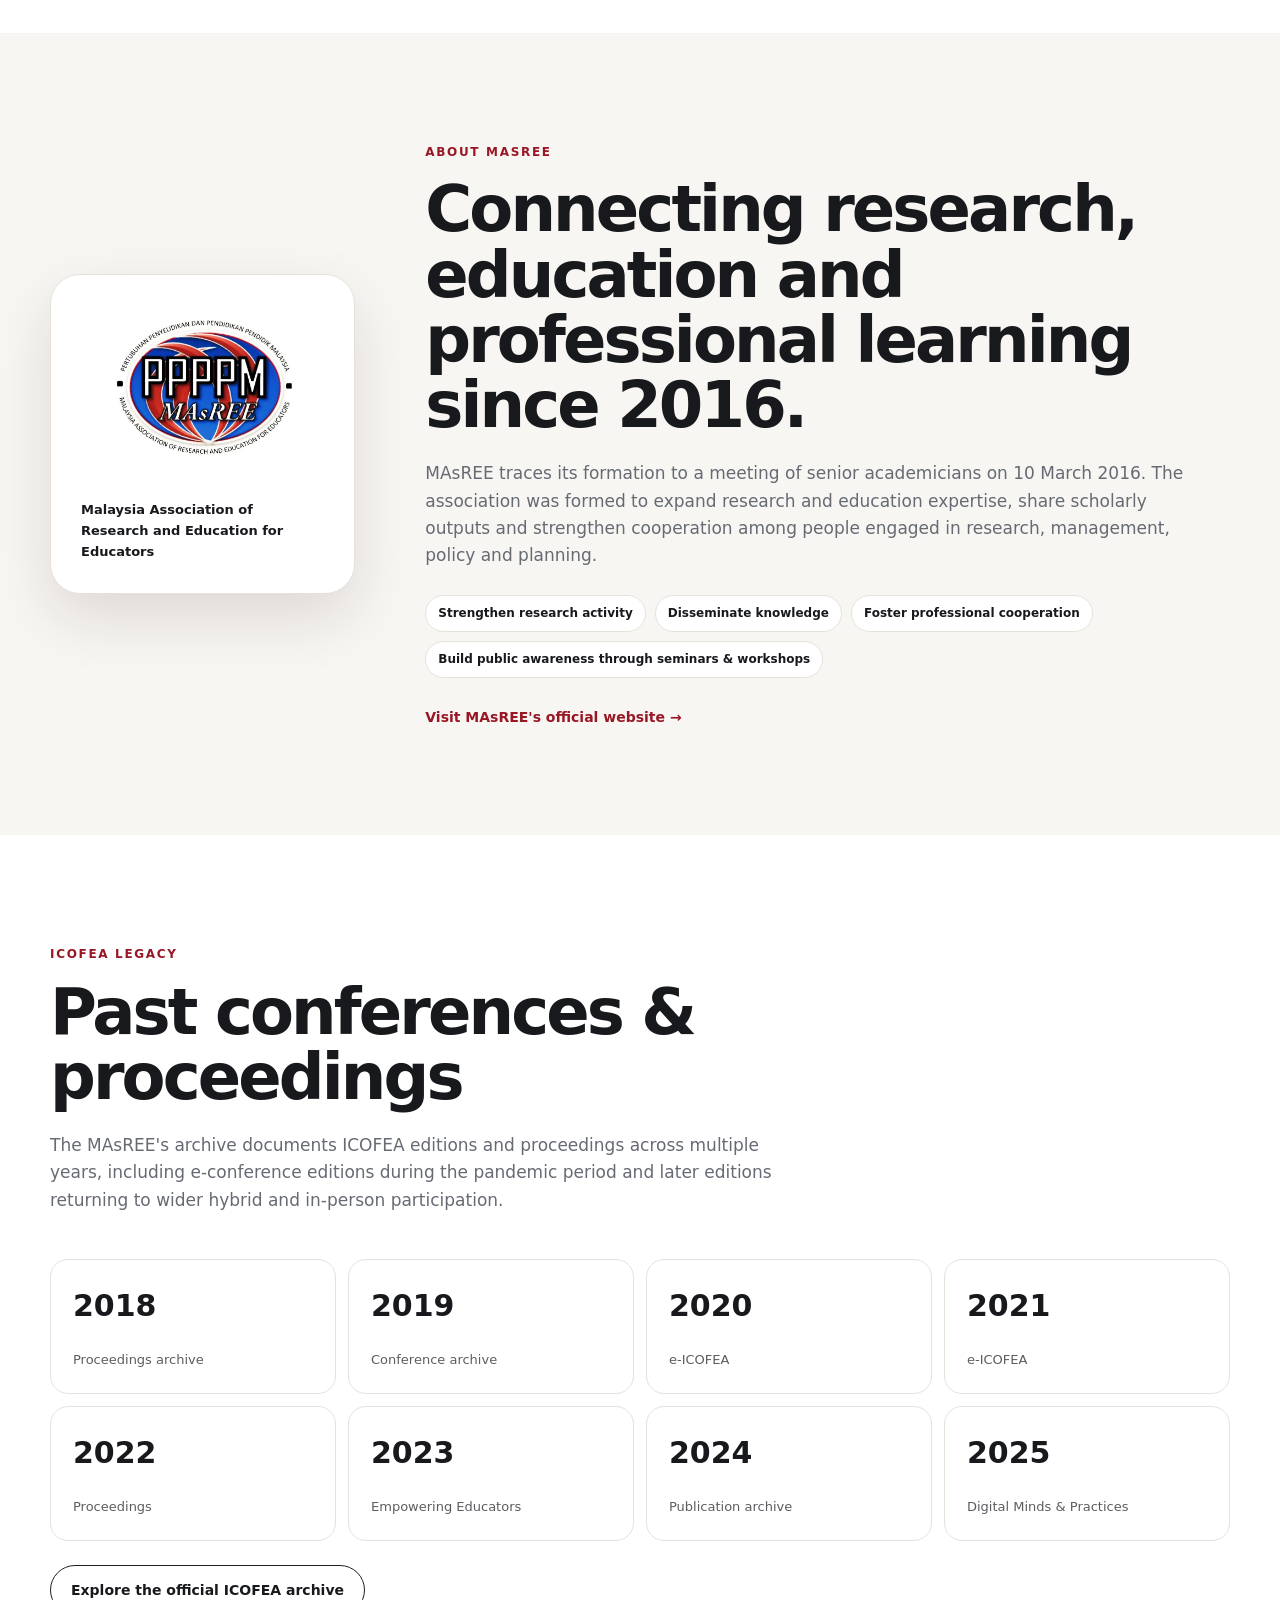
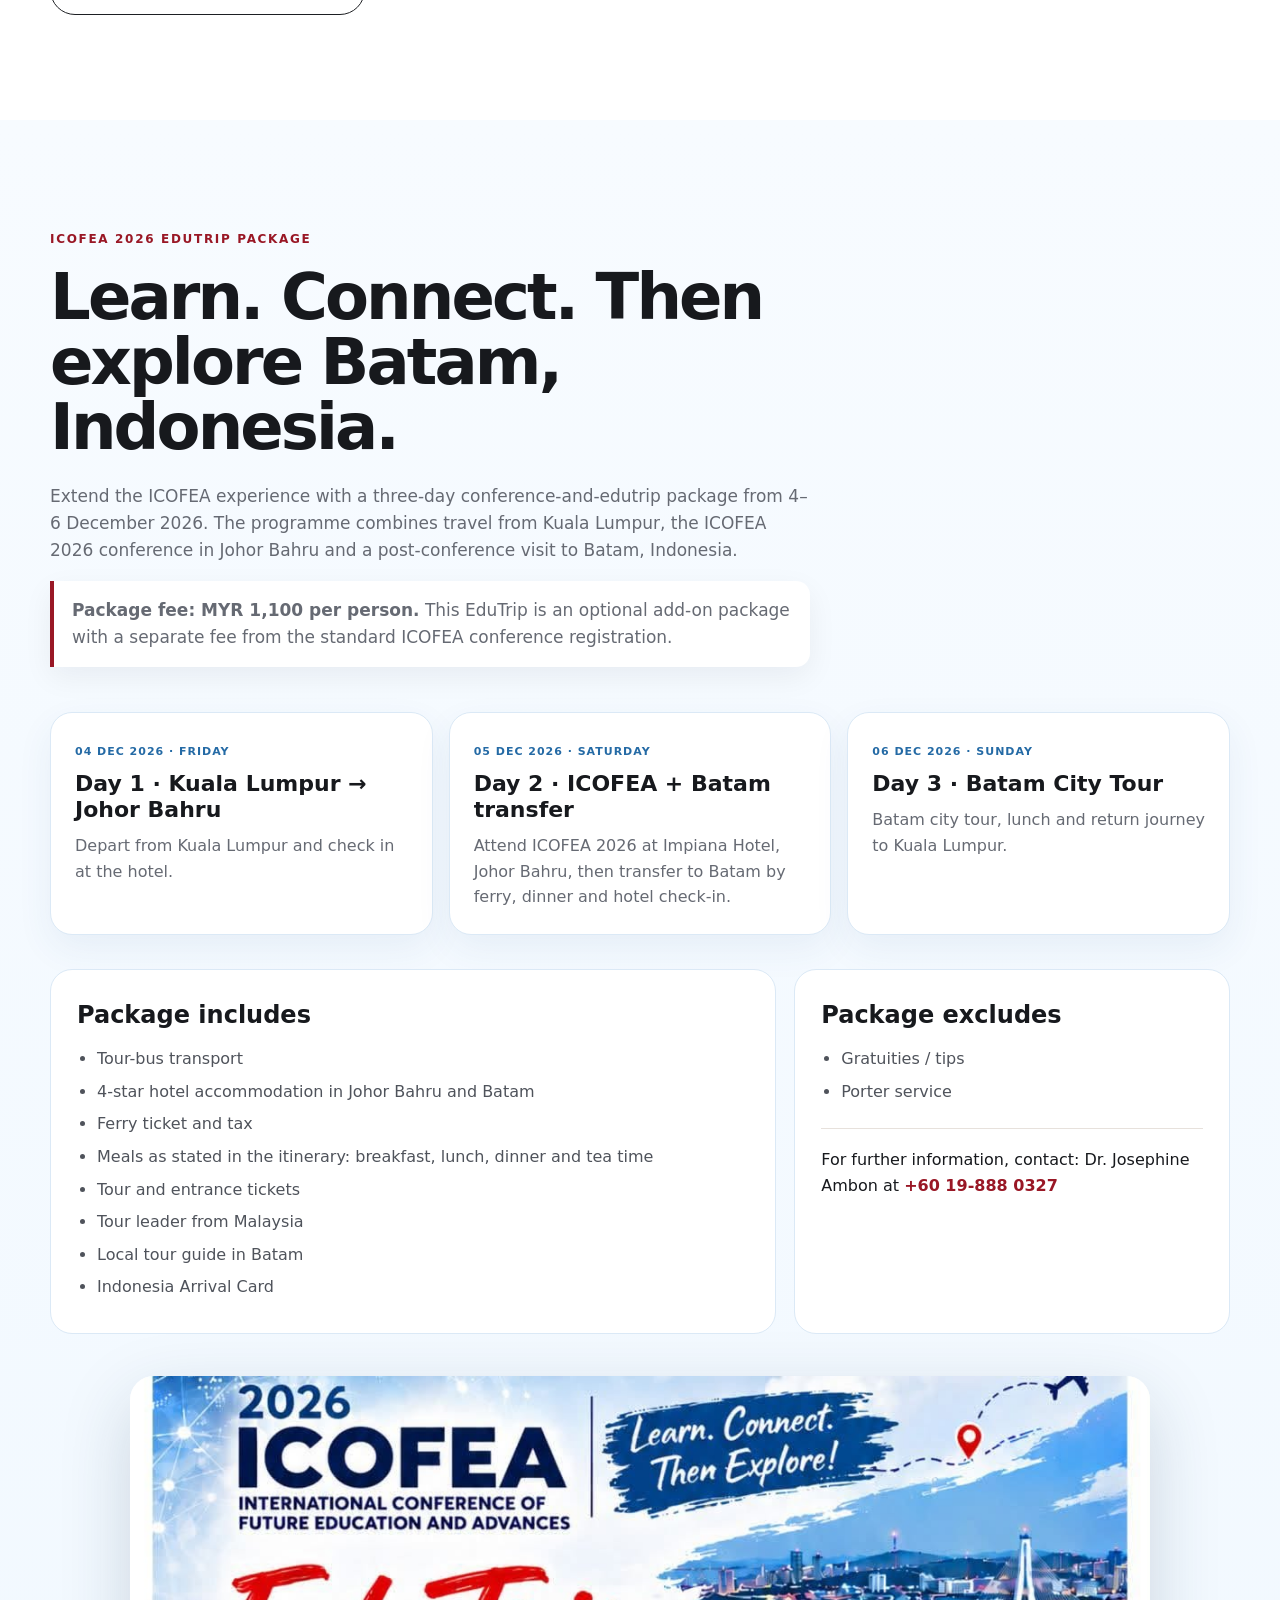
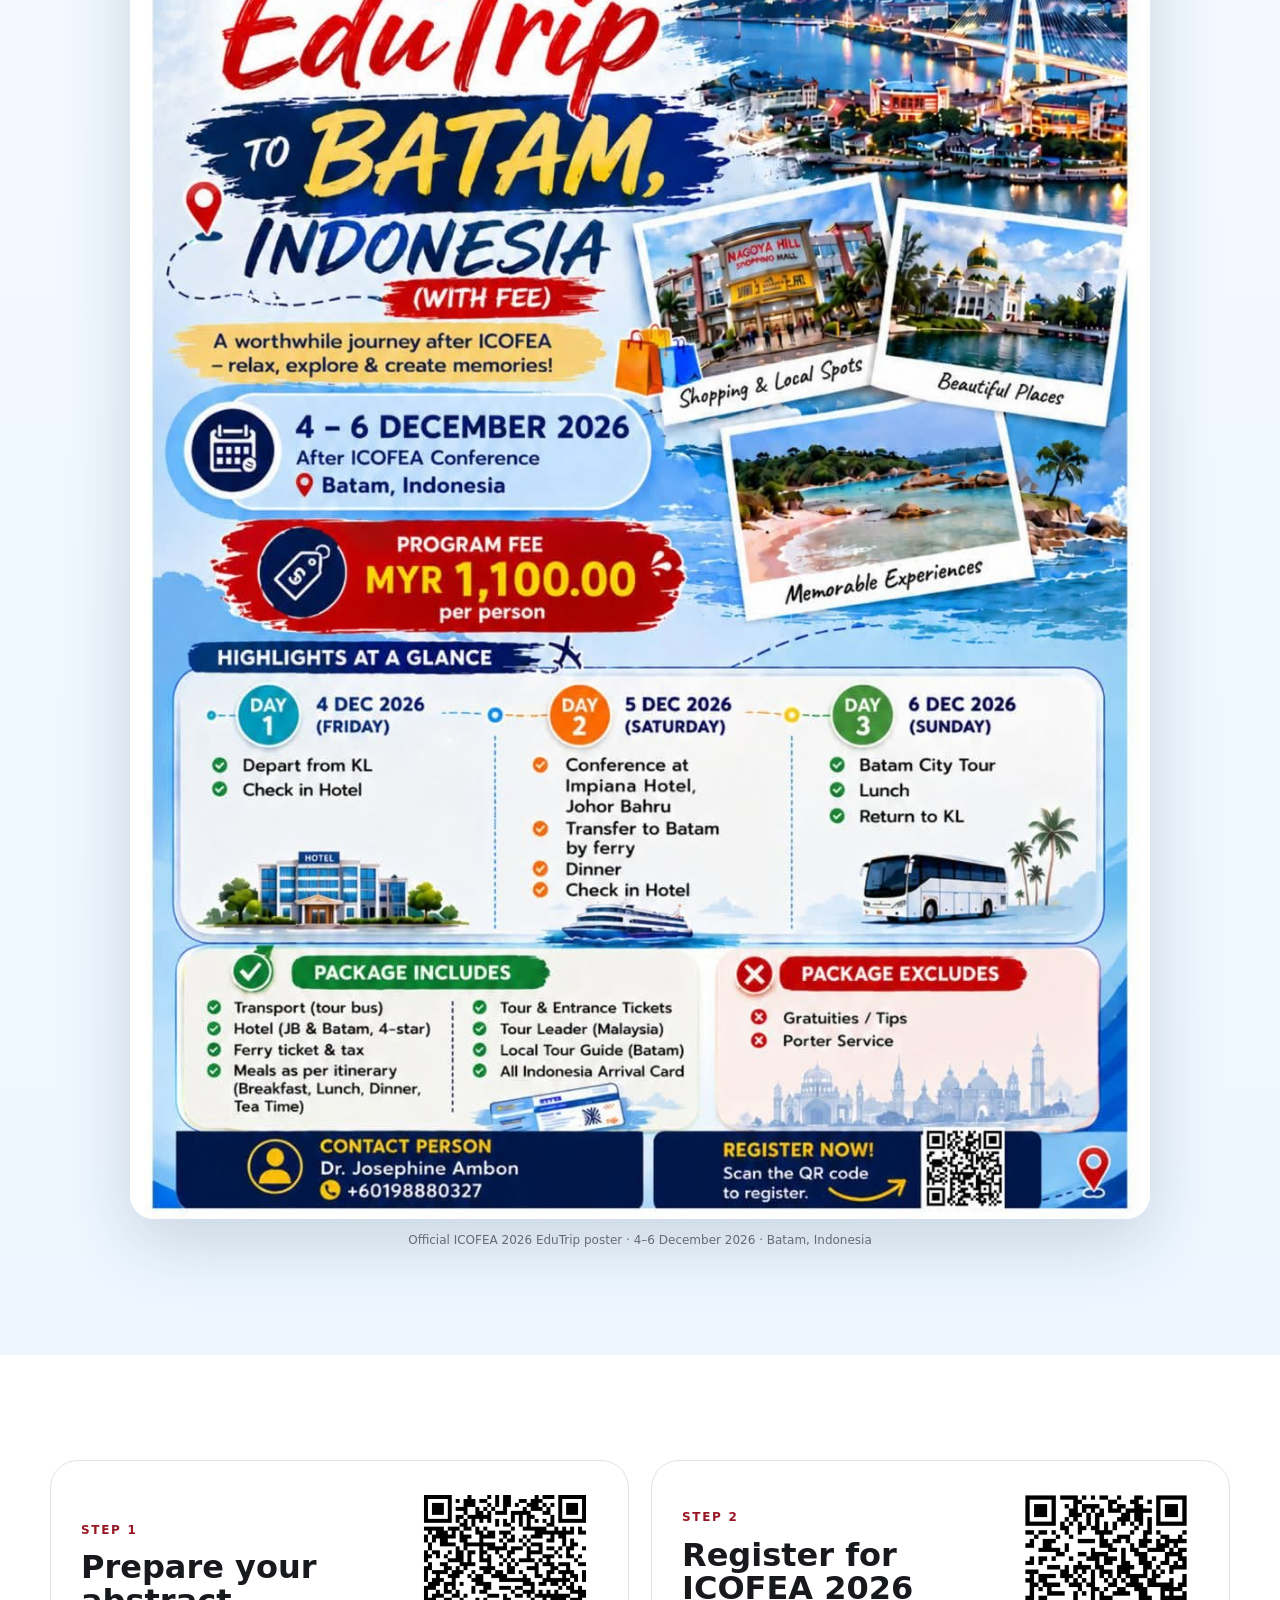
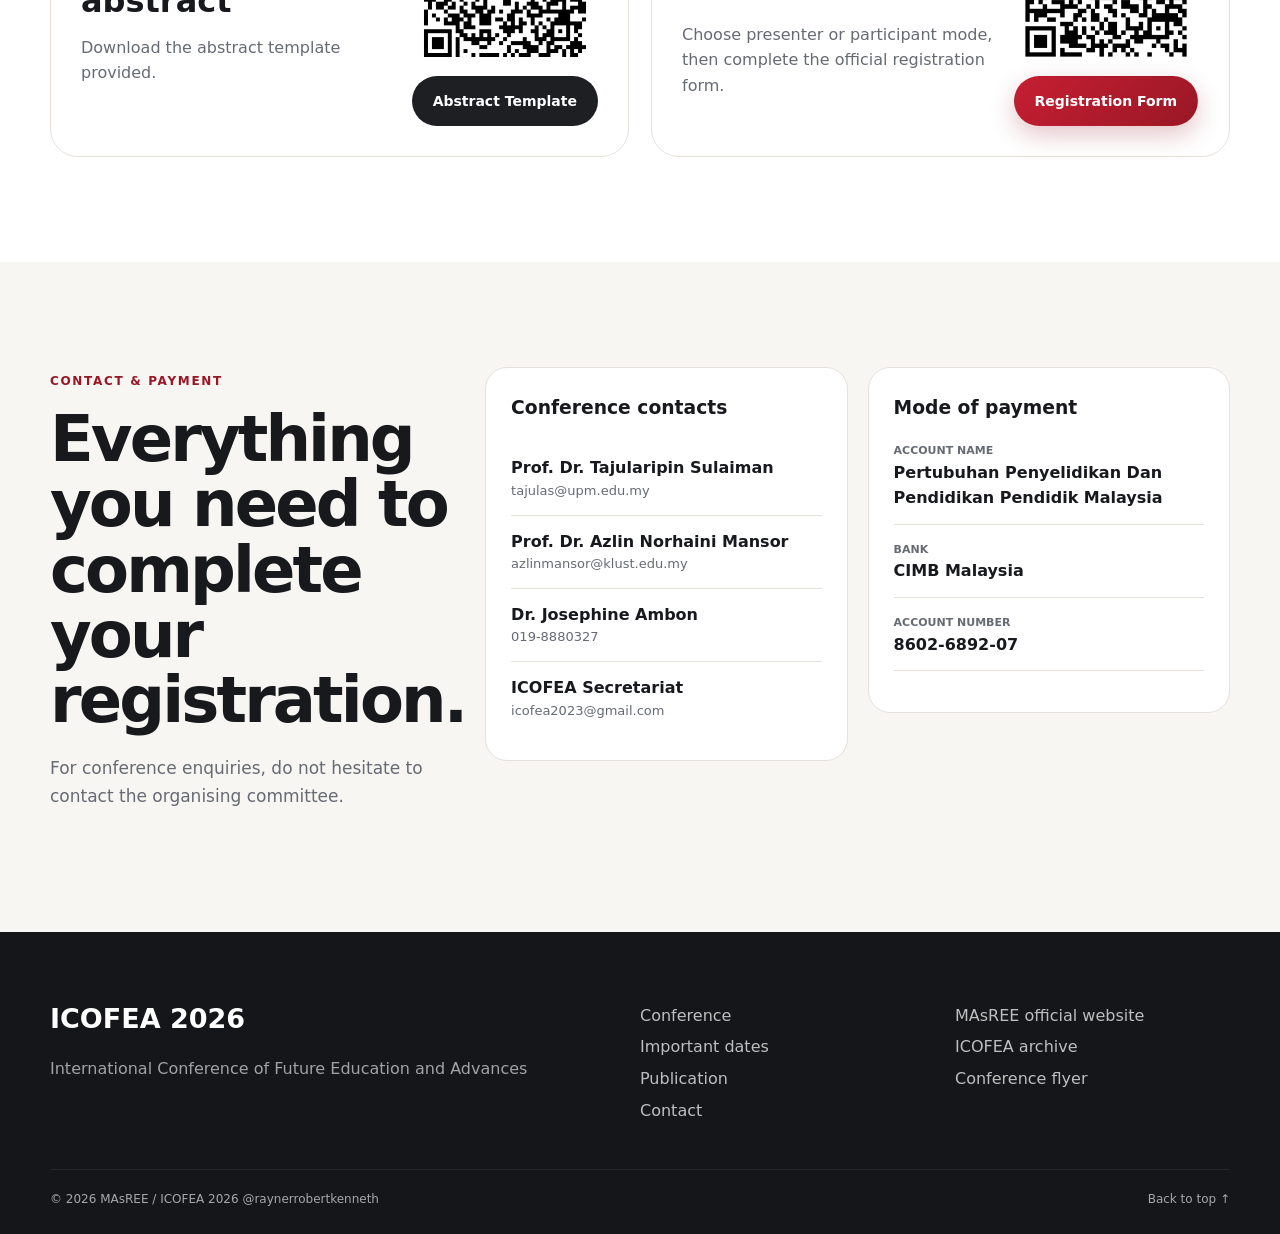
==== commit 4f609155: "Update home.html" ====
--- a/home.html
+++ b/home.html
@@ -54,7 +54,7 @@
         <aside class="deadline-card reveal" aria-label="Abstract deadline countdown">
           <span class="card-label">Next milestone</span>
           <h2>Abstract deadline</h2>
-          <p class="deadline-date">30 September 2026</p>
+          <p class="deadline-date">15 October 2026</p>
           <div class="countdown" data-deadline="2026-09-30T23:59:59+08:00">
             <div><strong id="days">--</strong><span>days</span></div>
             <div><strong id="hours">--</strong><span>hours</span></div>
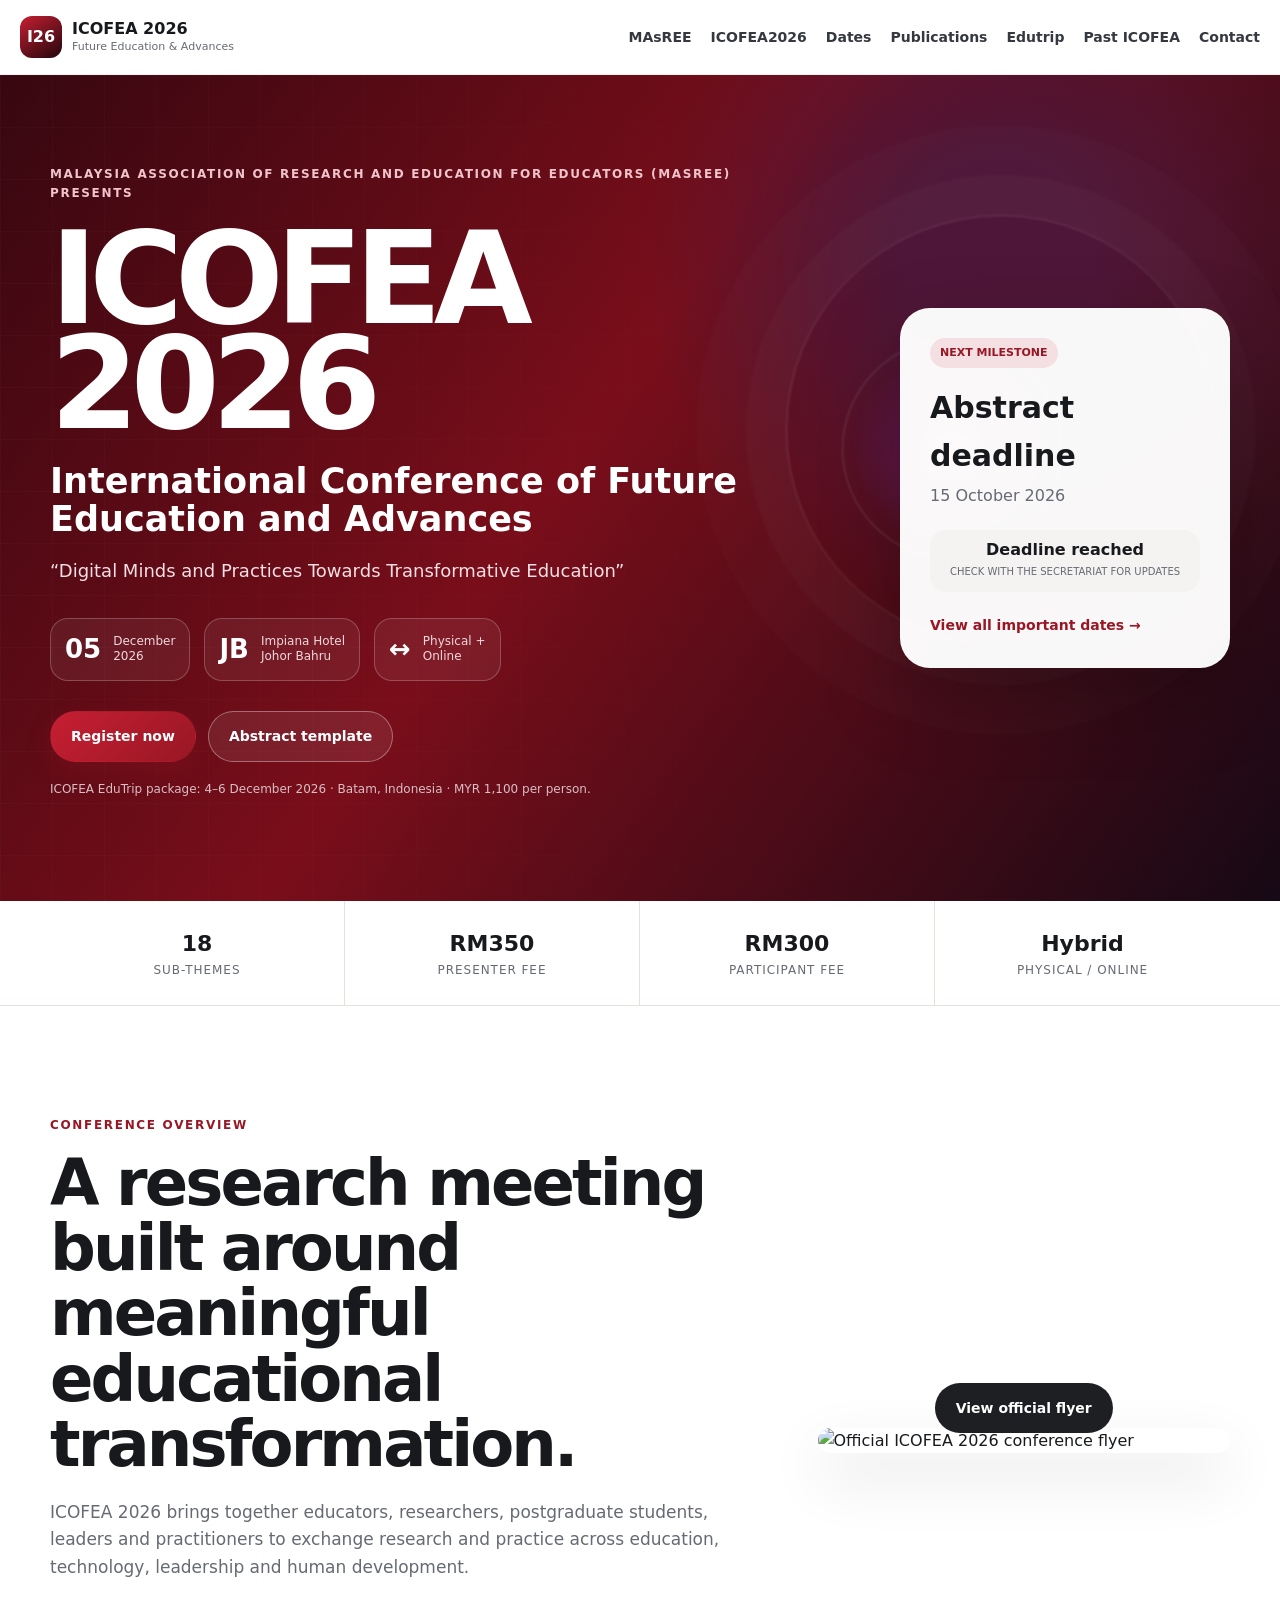
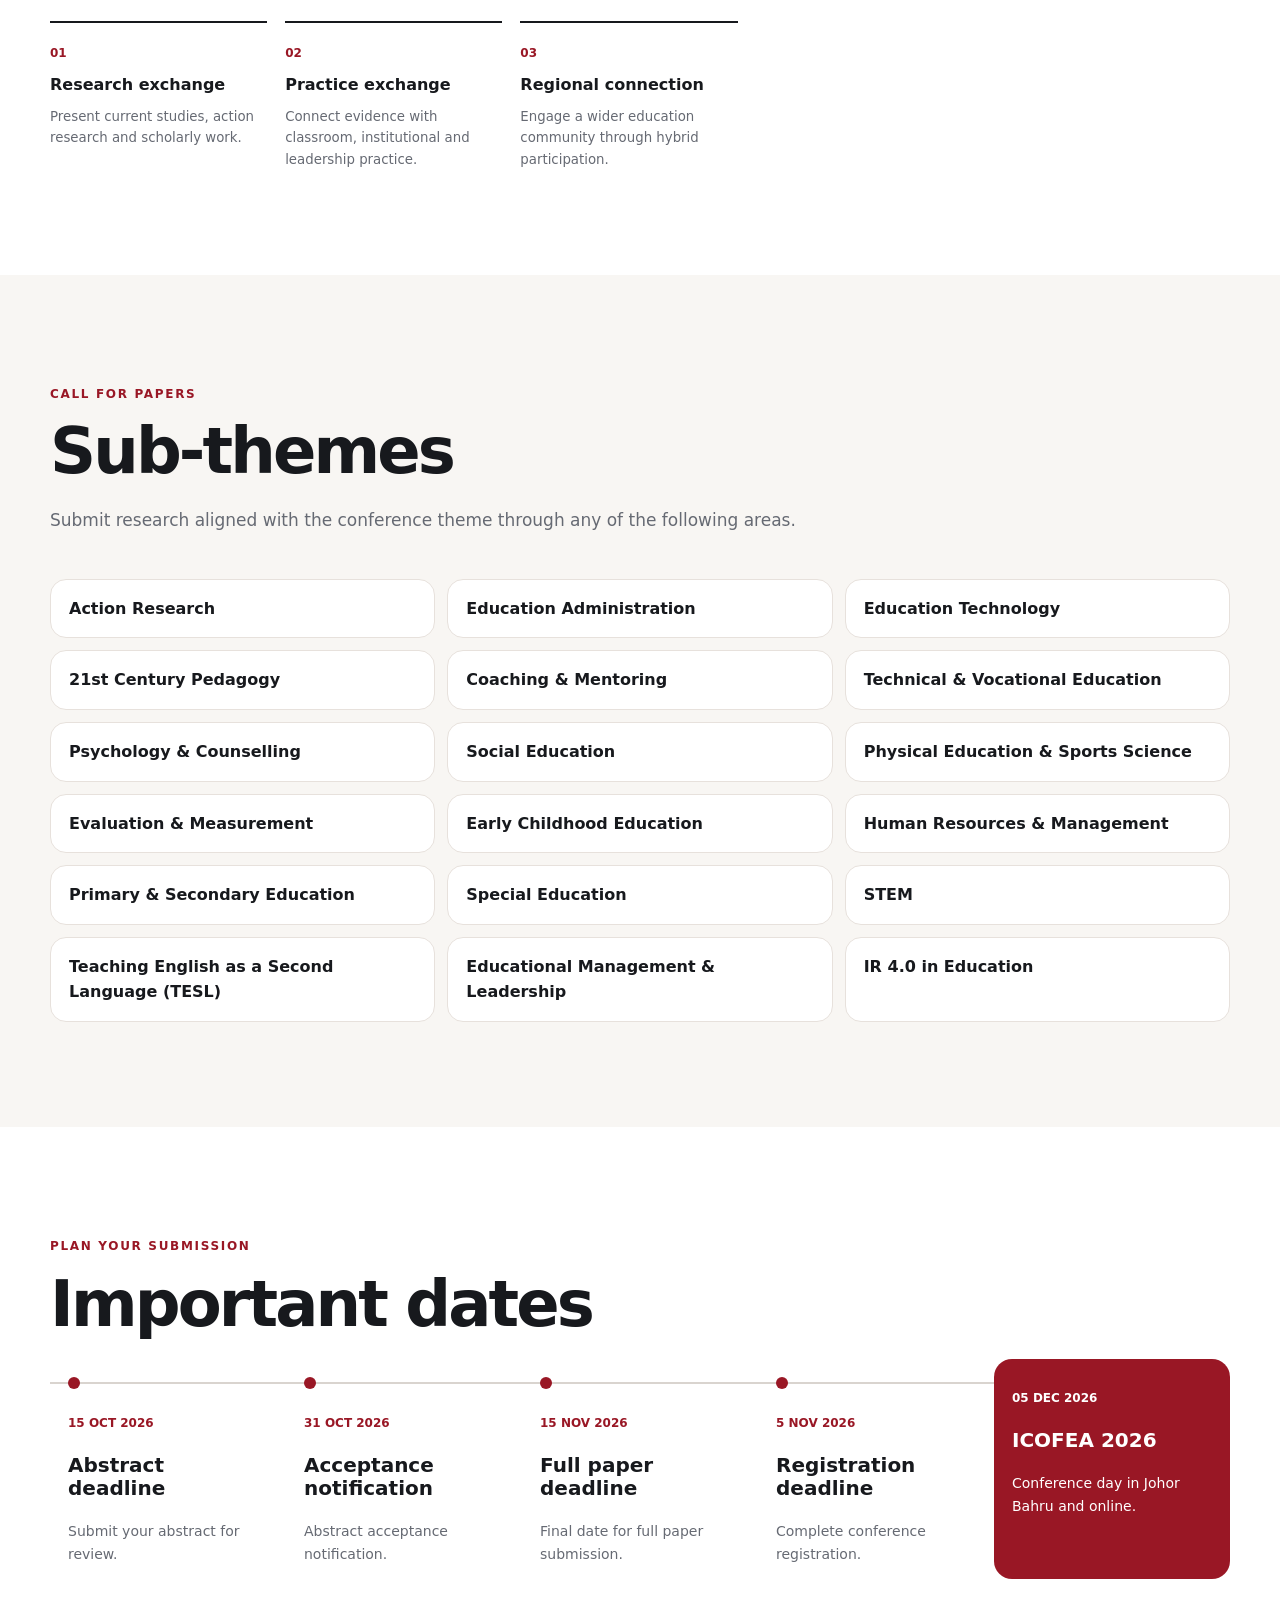
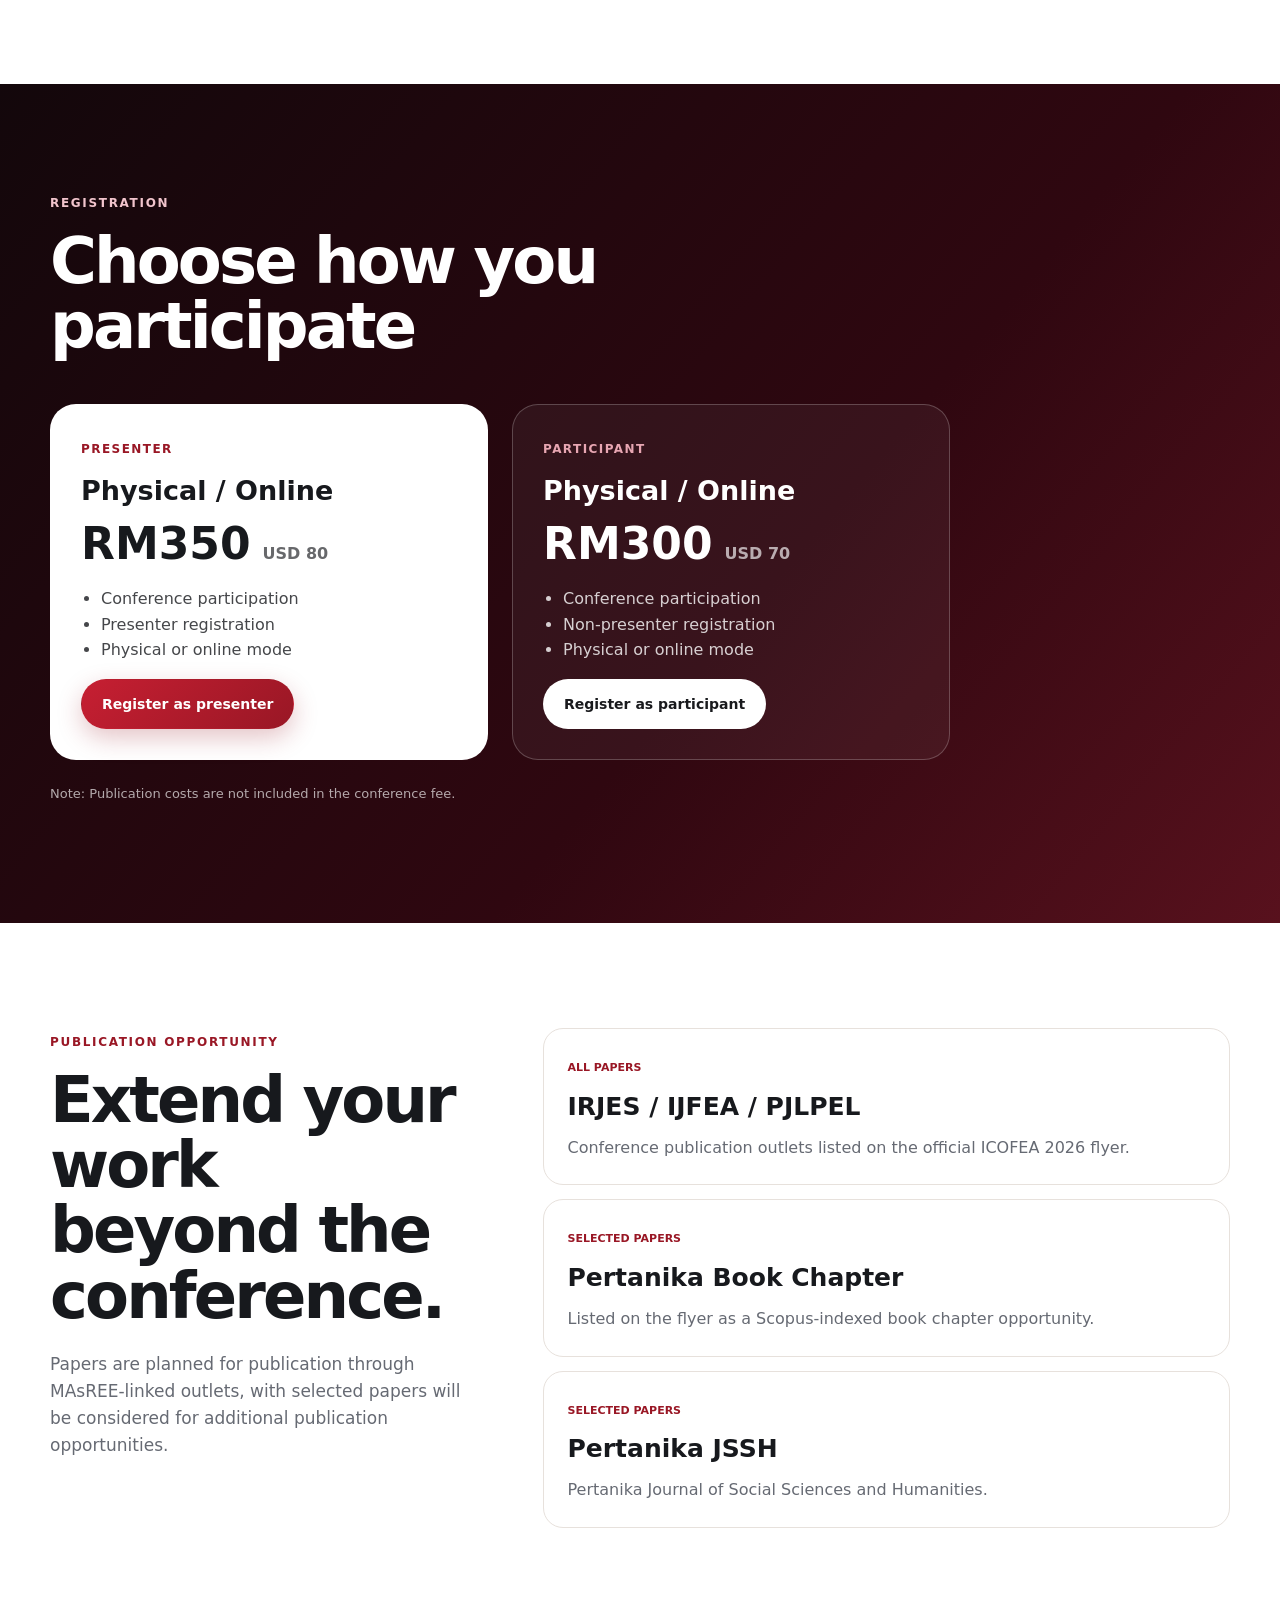
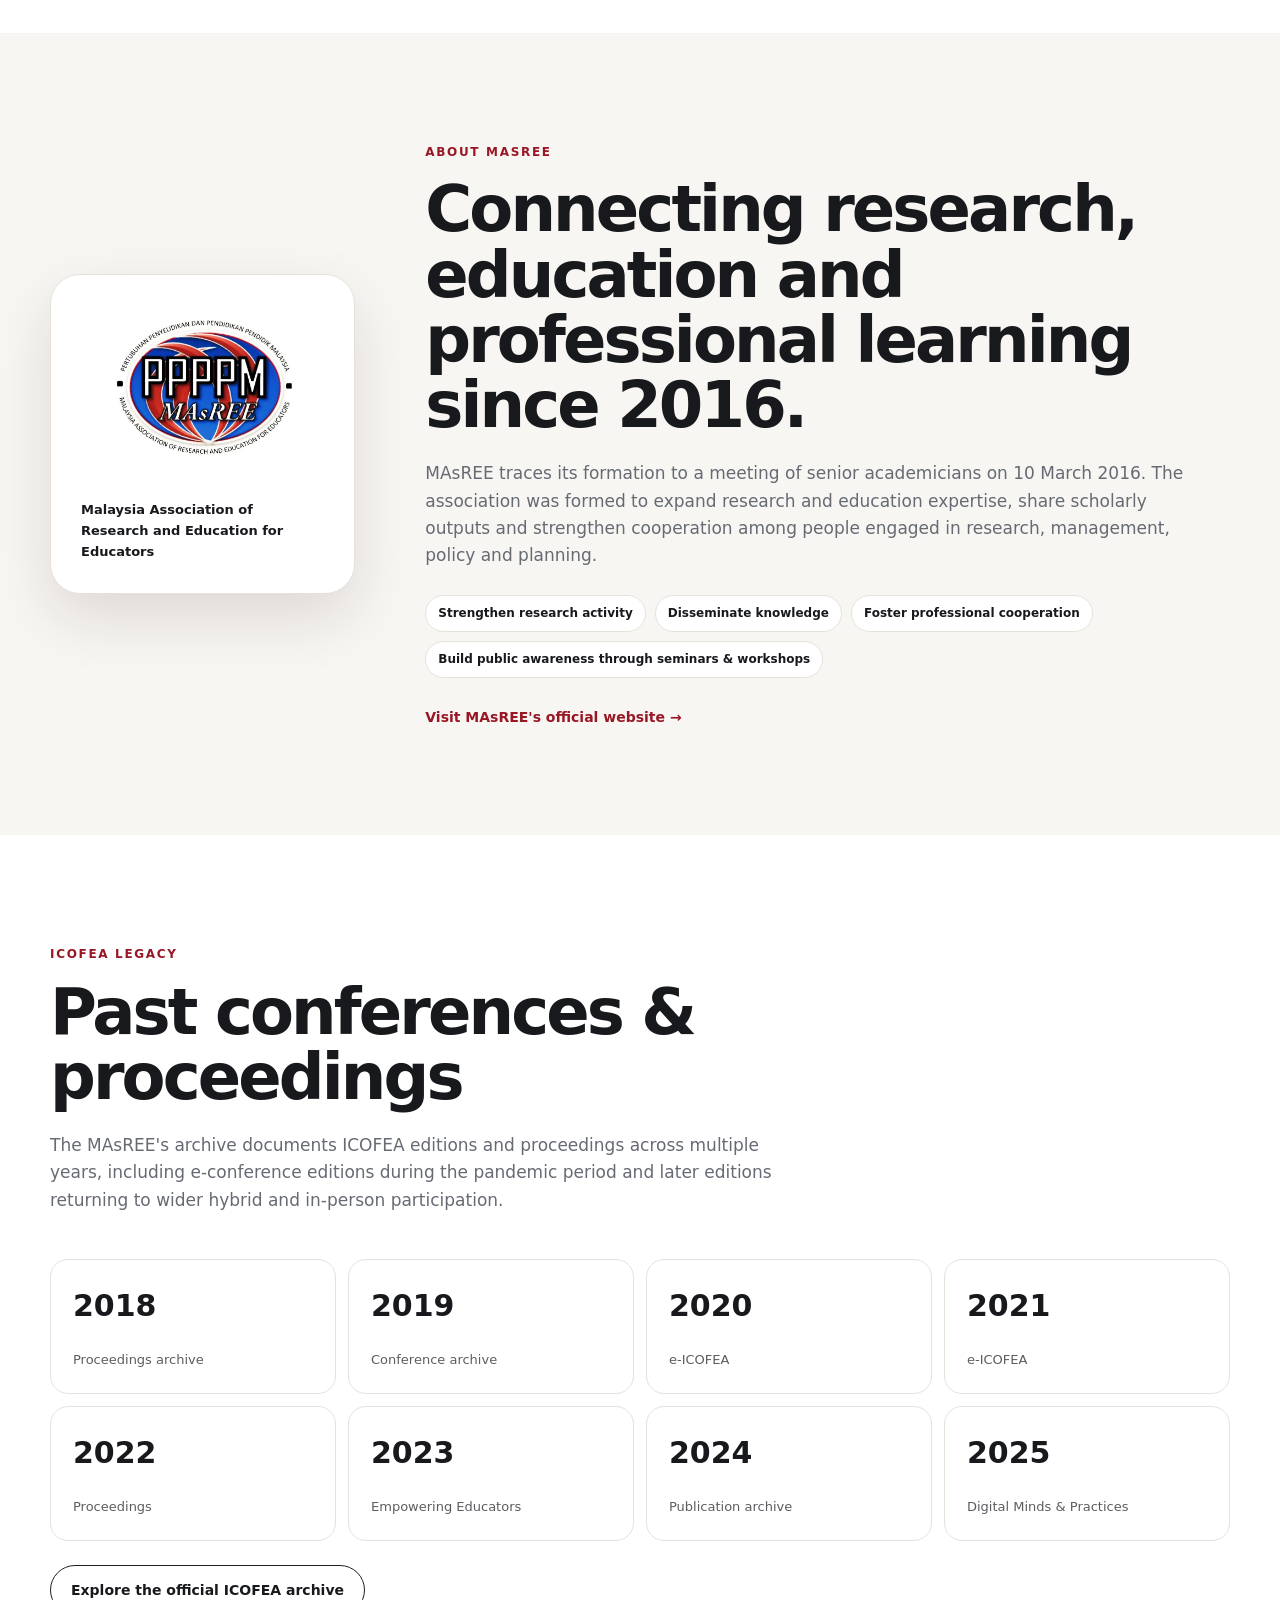
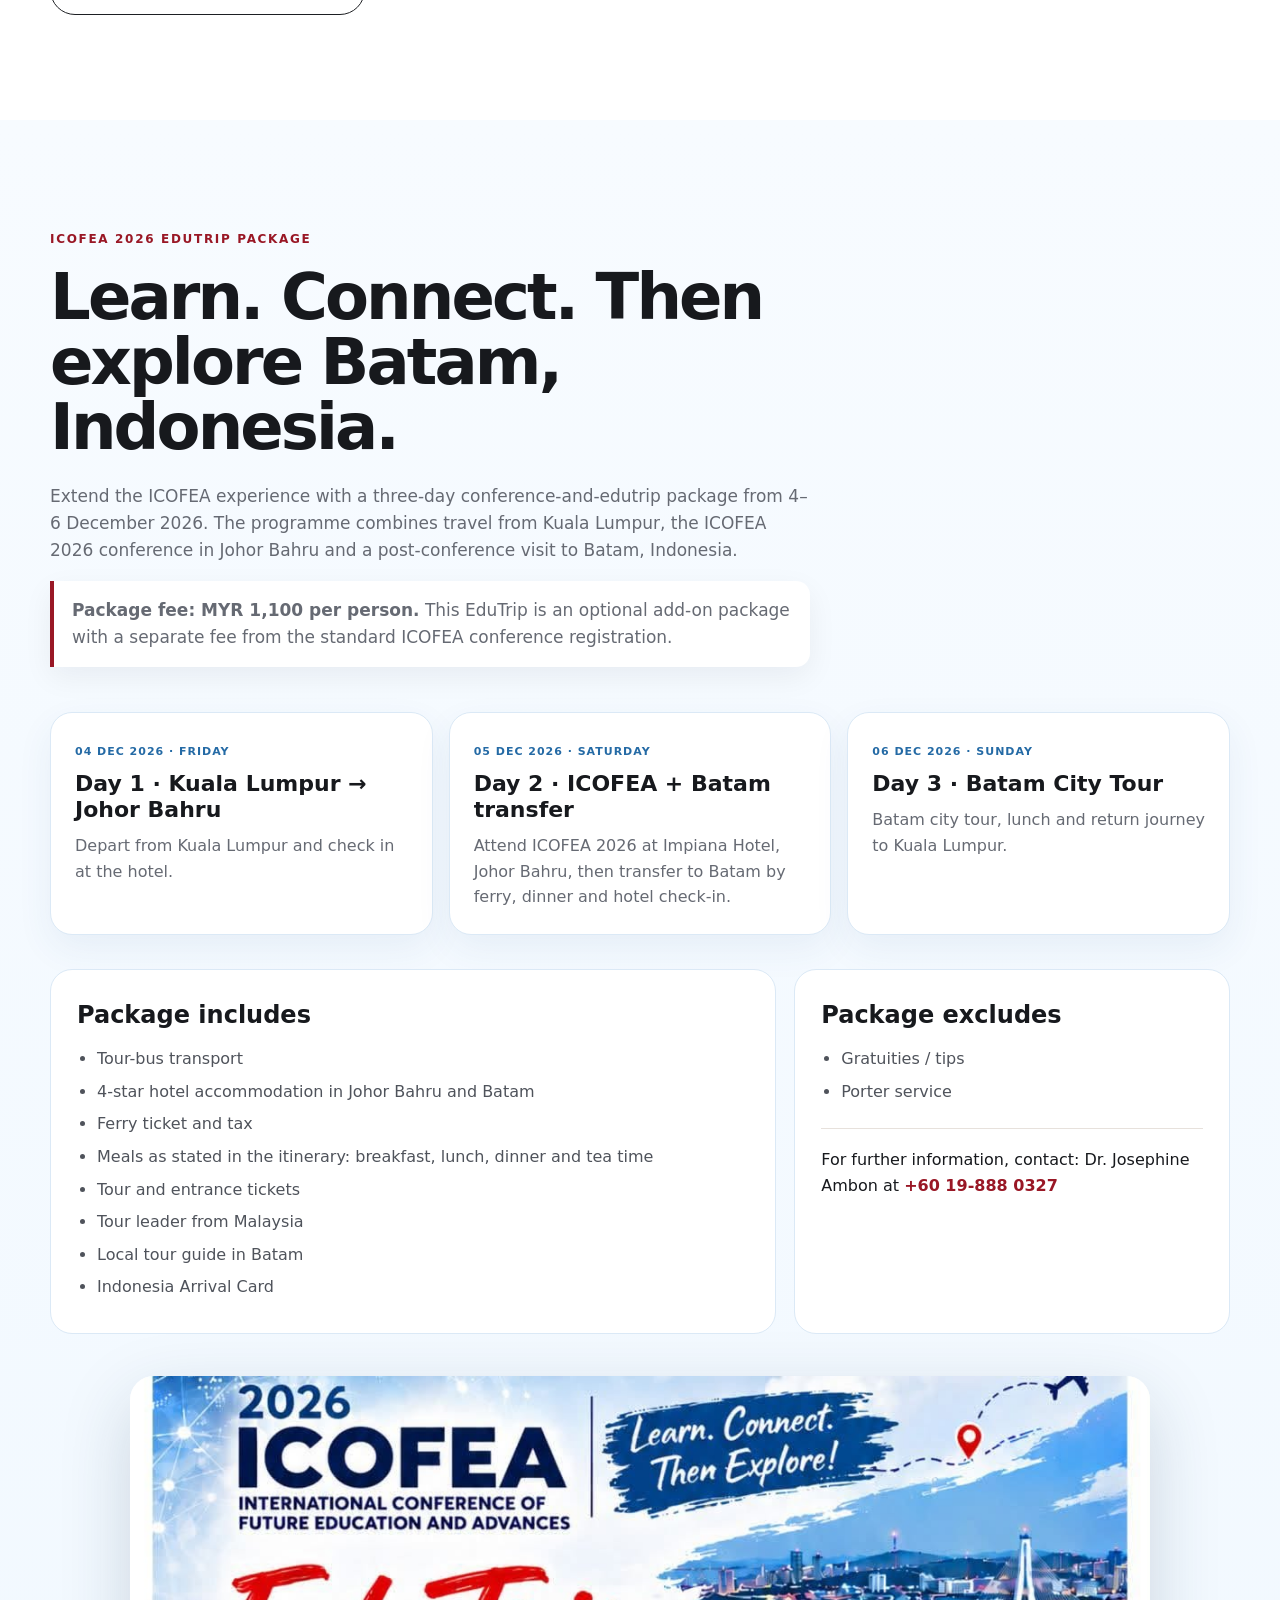
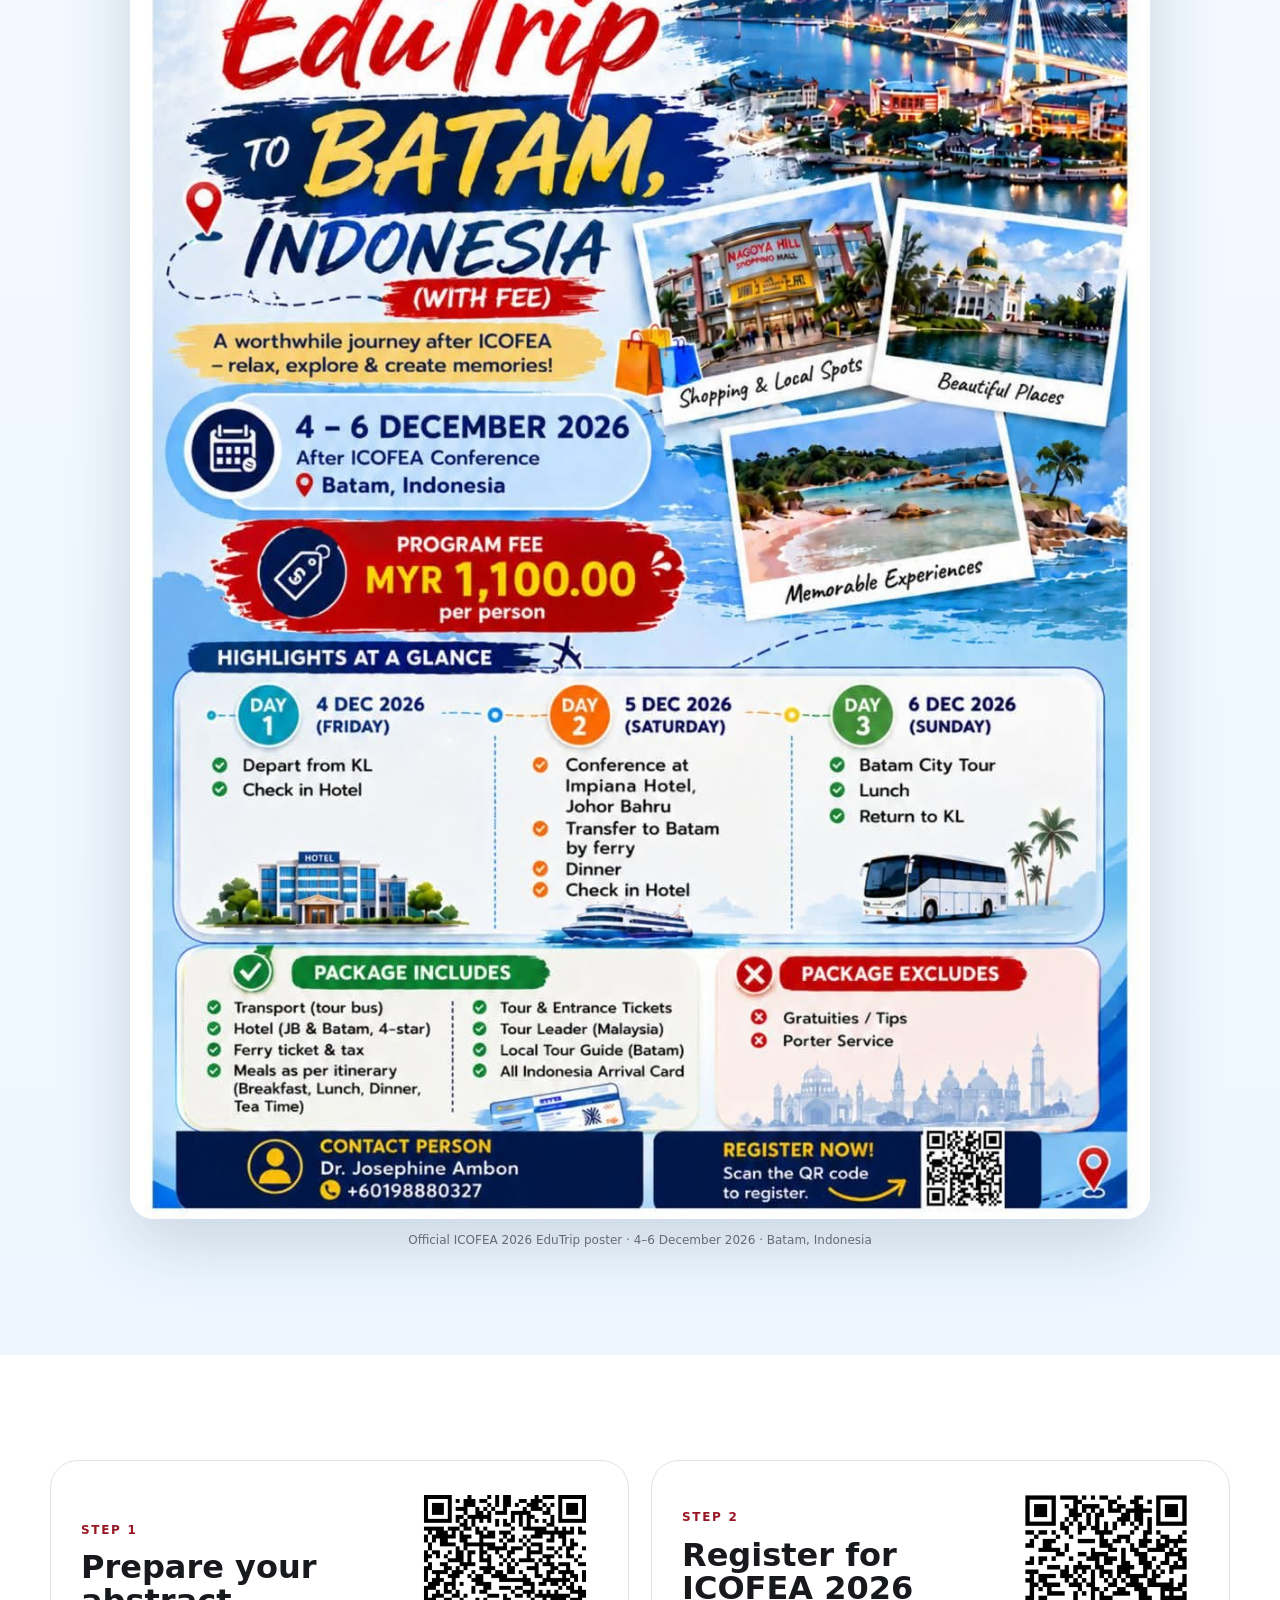
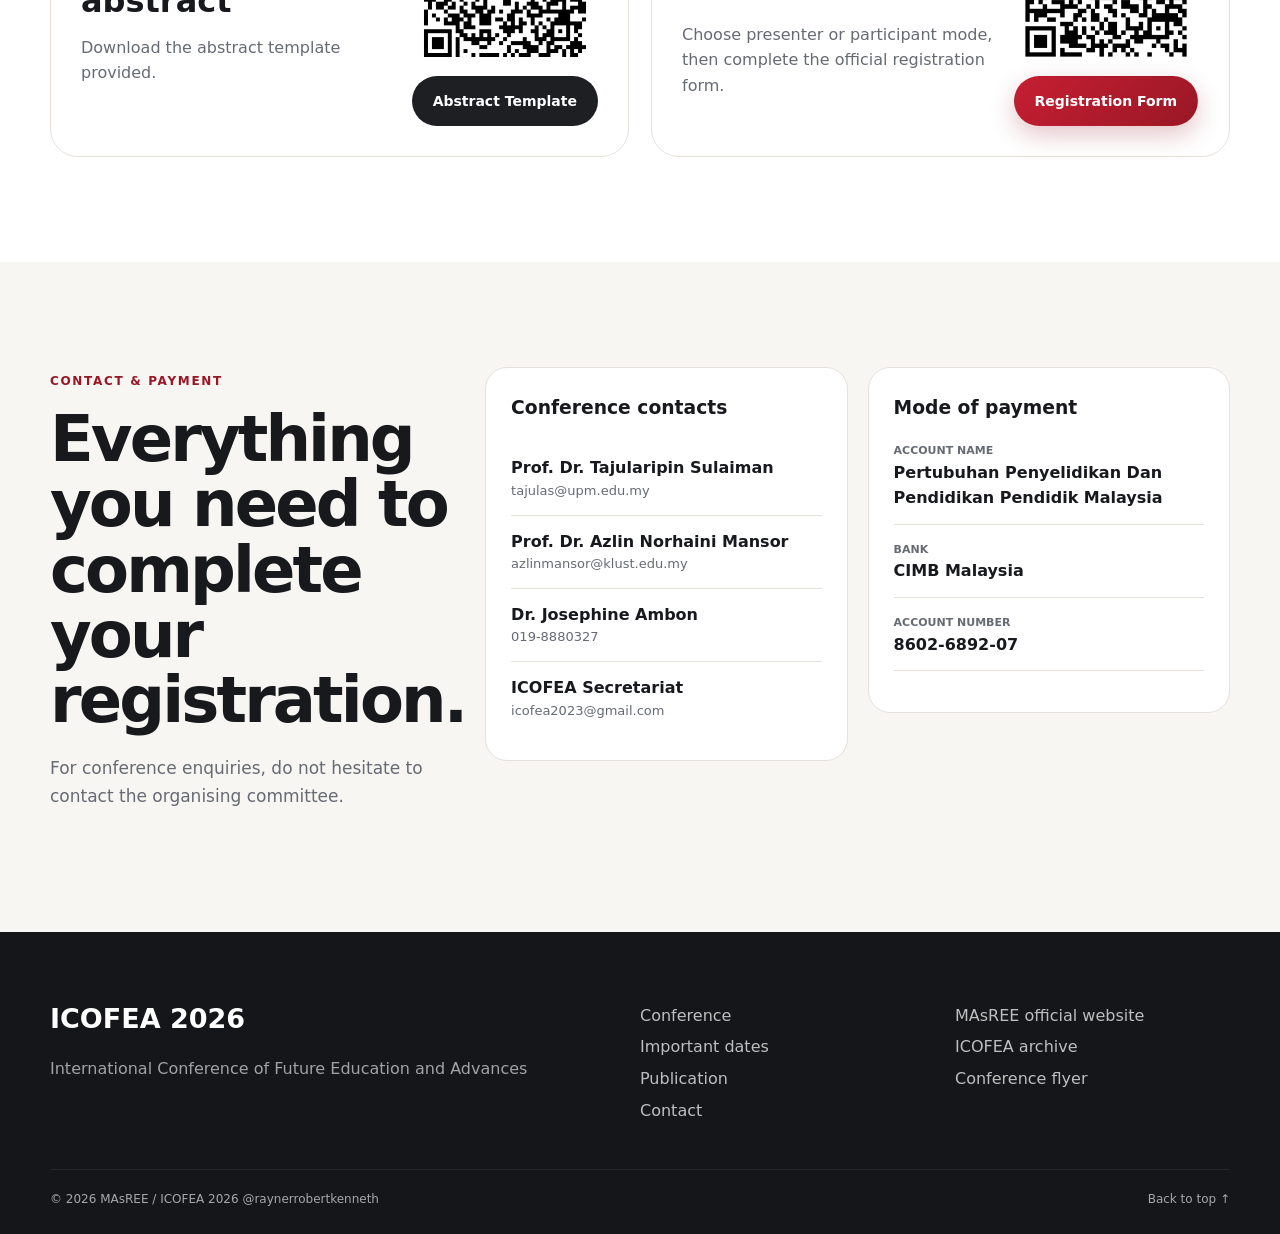
==== commit 753ed5b8: "Update home.html" ====
--- a/home.html
+++ b/home.html
@@ -55,7 +55,7 @@
           <span class="card-label">Next milestone</span>
           <h2>Abstract deadline</h2>
           <p class="deadline-date">15 October 2026</p>
-          <div class="countdown" data-deadline="2026-09-30T23:59:59+08:00">
+          <div class="countdown" data-deadline="2026-10-15T23:59:59+08:00">
             <div><strong id="days">--</strong><span>days</span></div>
             <div><strong id="hours">--</strong><span>hours</span></div>
             <div><strong id="mins">--</strong><span>min</span></div>
@@ -117,10 +117,10 @@
           <h2>Important dates</h2>
         </div>
         <div class="timeline reveal">
-          <article><time>30 Sep 2026</time><h3>Abstract deadline</h3><p>Submit your abstract for review.</p></article>
-          <article><time>15 Oct 2026</time><h3>Acceptance notification</h3><p>Abstract acceptance notification.</p></article>
-          <article><time>01 Nov 2026</time><h3>Full paper deadline</h3><p>Final date for full paper submission.</p></article>
-          <article><time>01 Nov 2026</time><h3>Registration deadline</h3><p>Complete conference registration.</p></article>
+          <article><time>15 Oct 2026</time><h3>Abstract deadline</h3><p>Submit your abstract for review.</p></article>
+          <article><time>31 Oct 2026</time><h3>Acceptance notification</h3><p>Abstract acceptance notification.</p></article>
+          <article><time>15 Nov 2026</time><h3>Full paper deadline</h3><p>Final date for full paper submission.</p></article>
+          <article><time>5 Nov 2026</time><h3>Registration deadline</h3><p>Complete conference registration.</p></article>
           <article class="timeline-final"><time>05 Dec 2026</time><h3>ICOFEA 2026</h3><p>Conference day in Johor Bahru and online.</p></article>
         </div>
       </div>
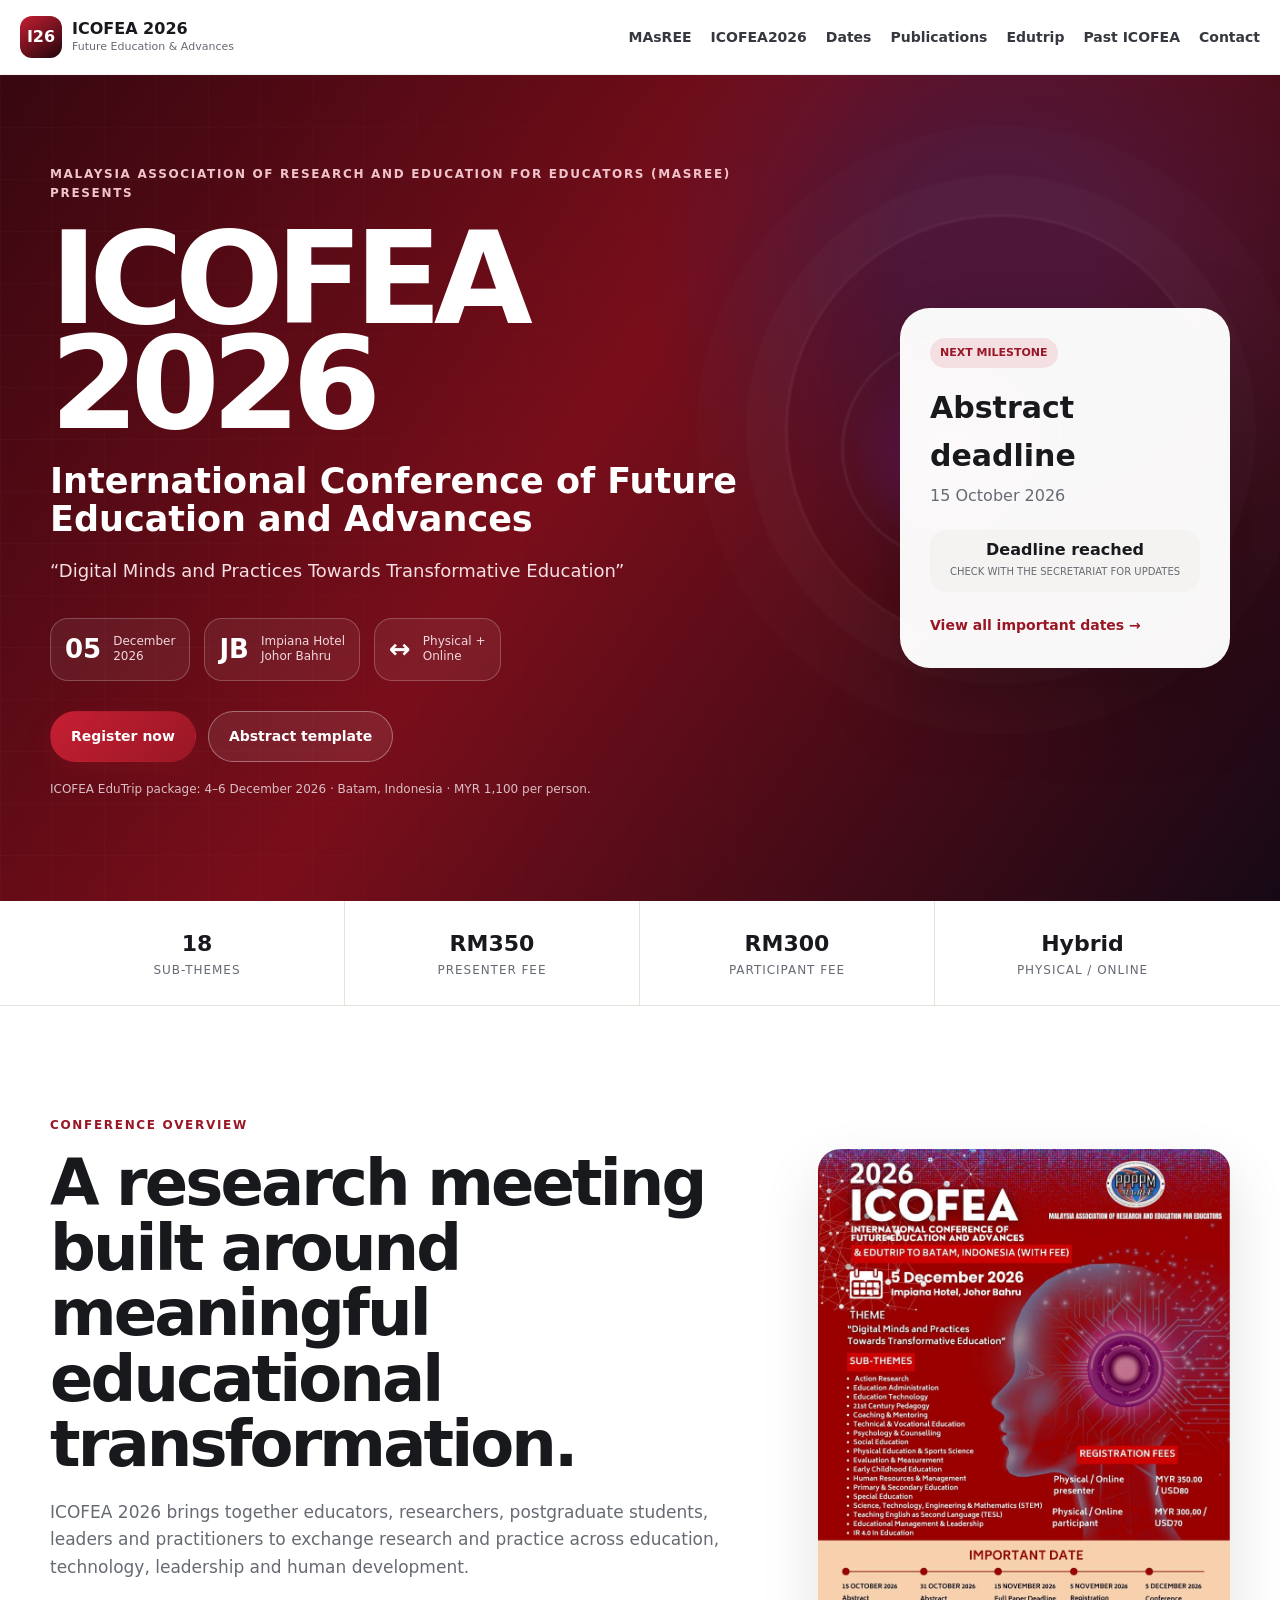
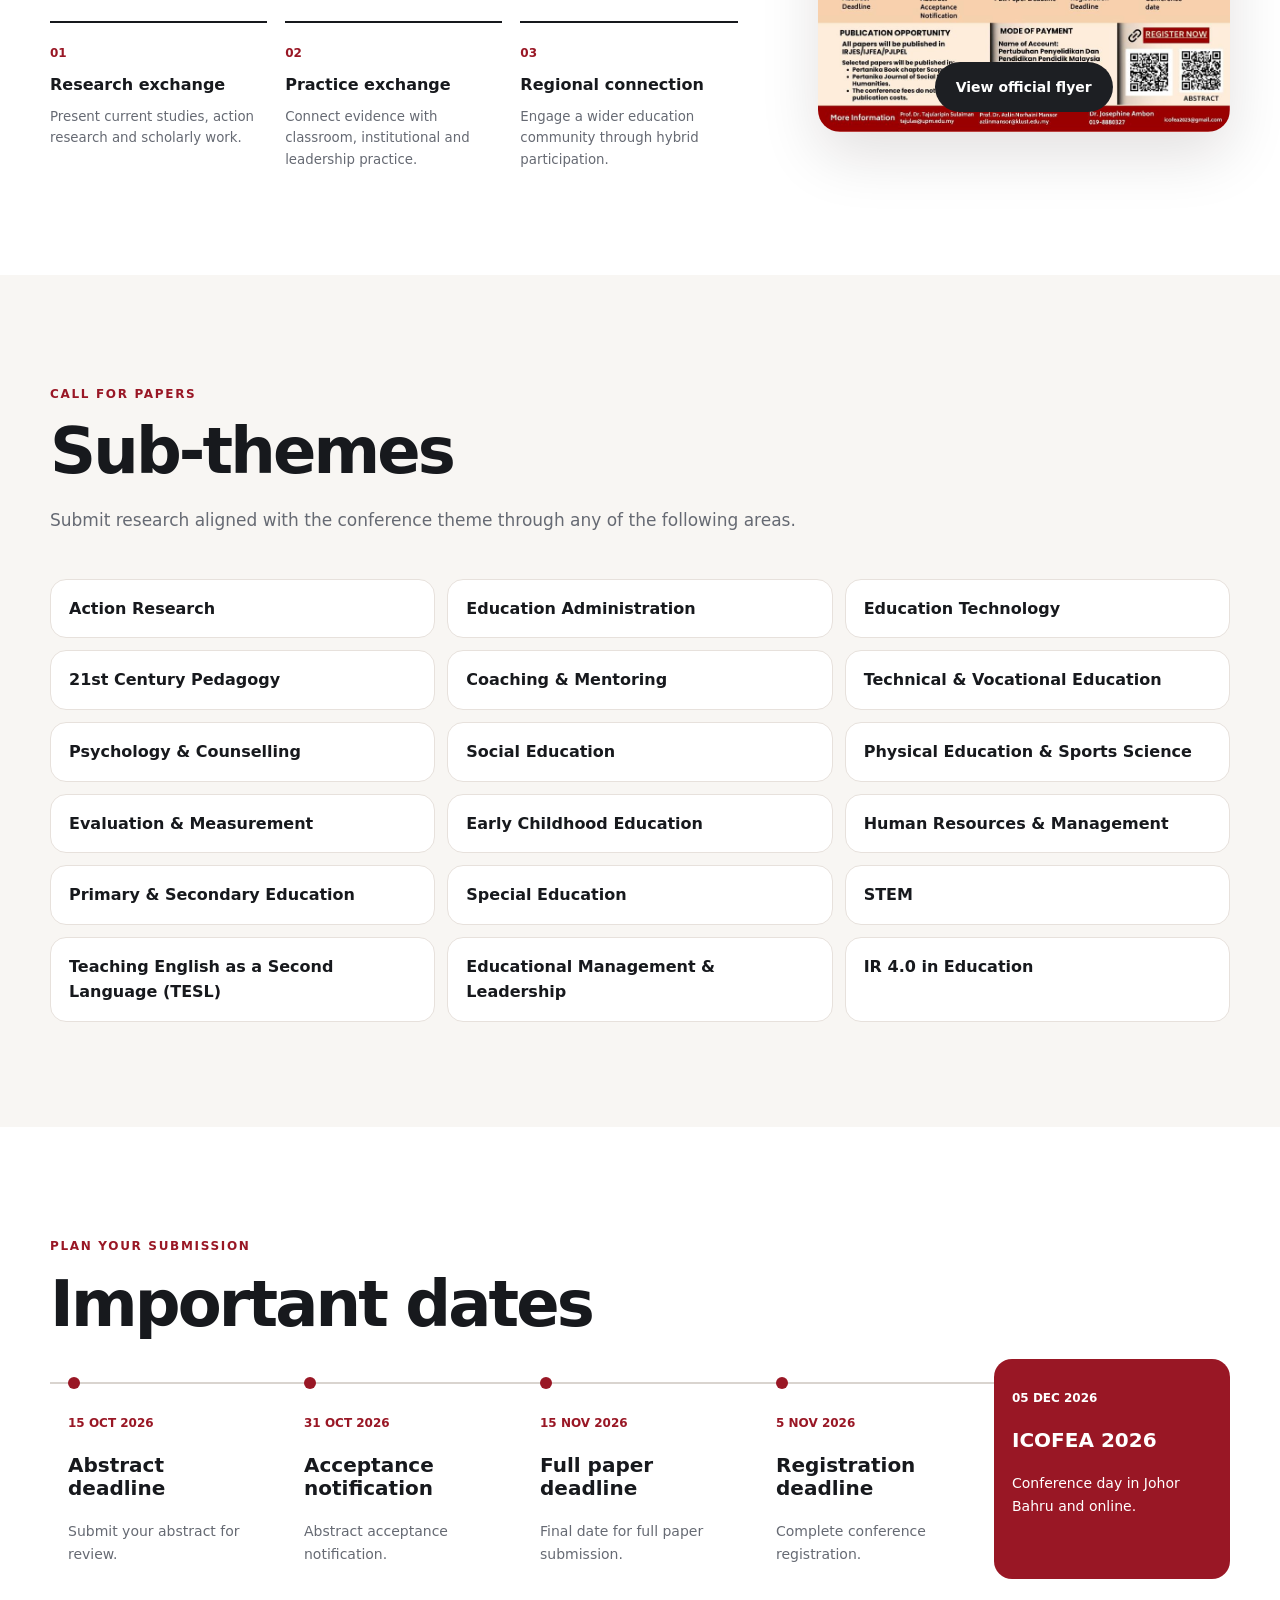
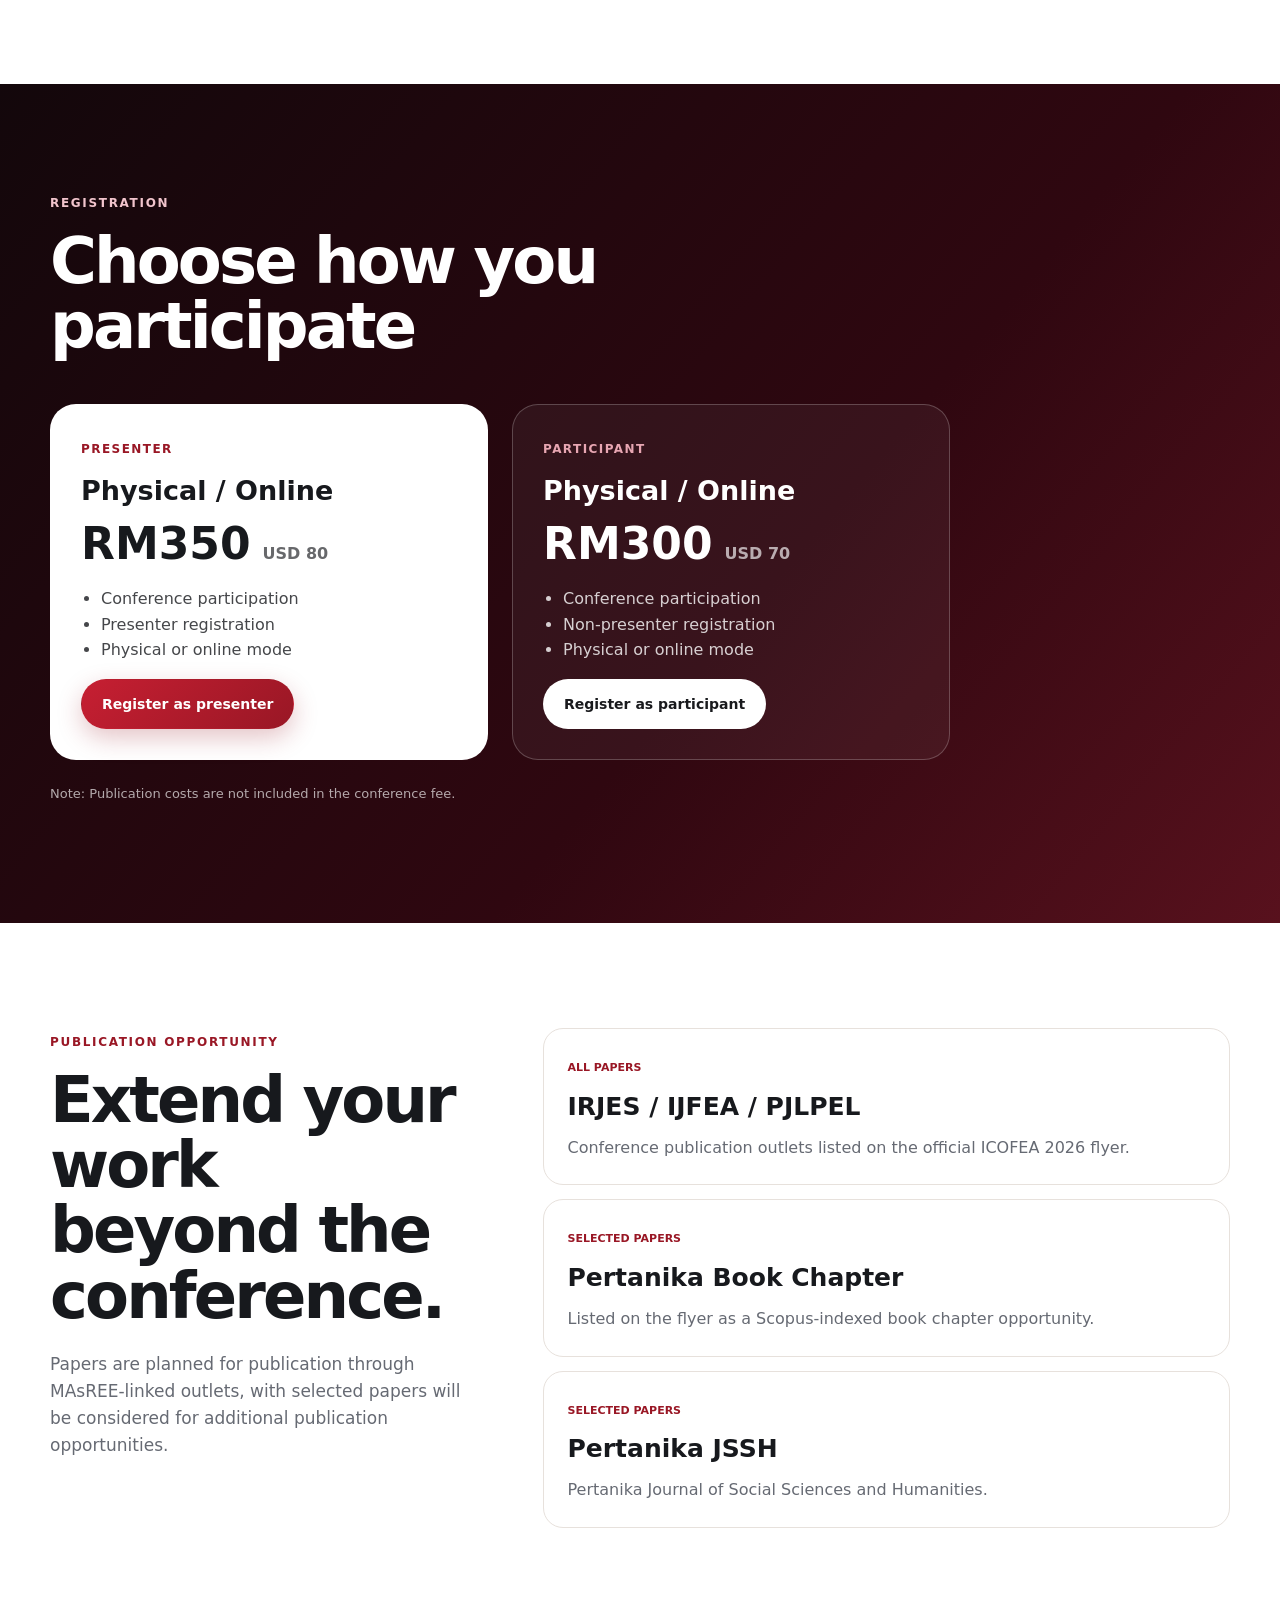
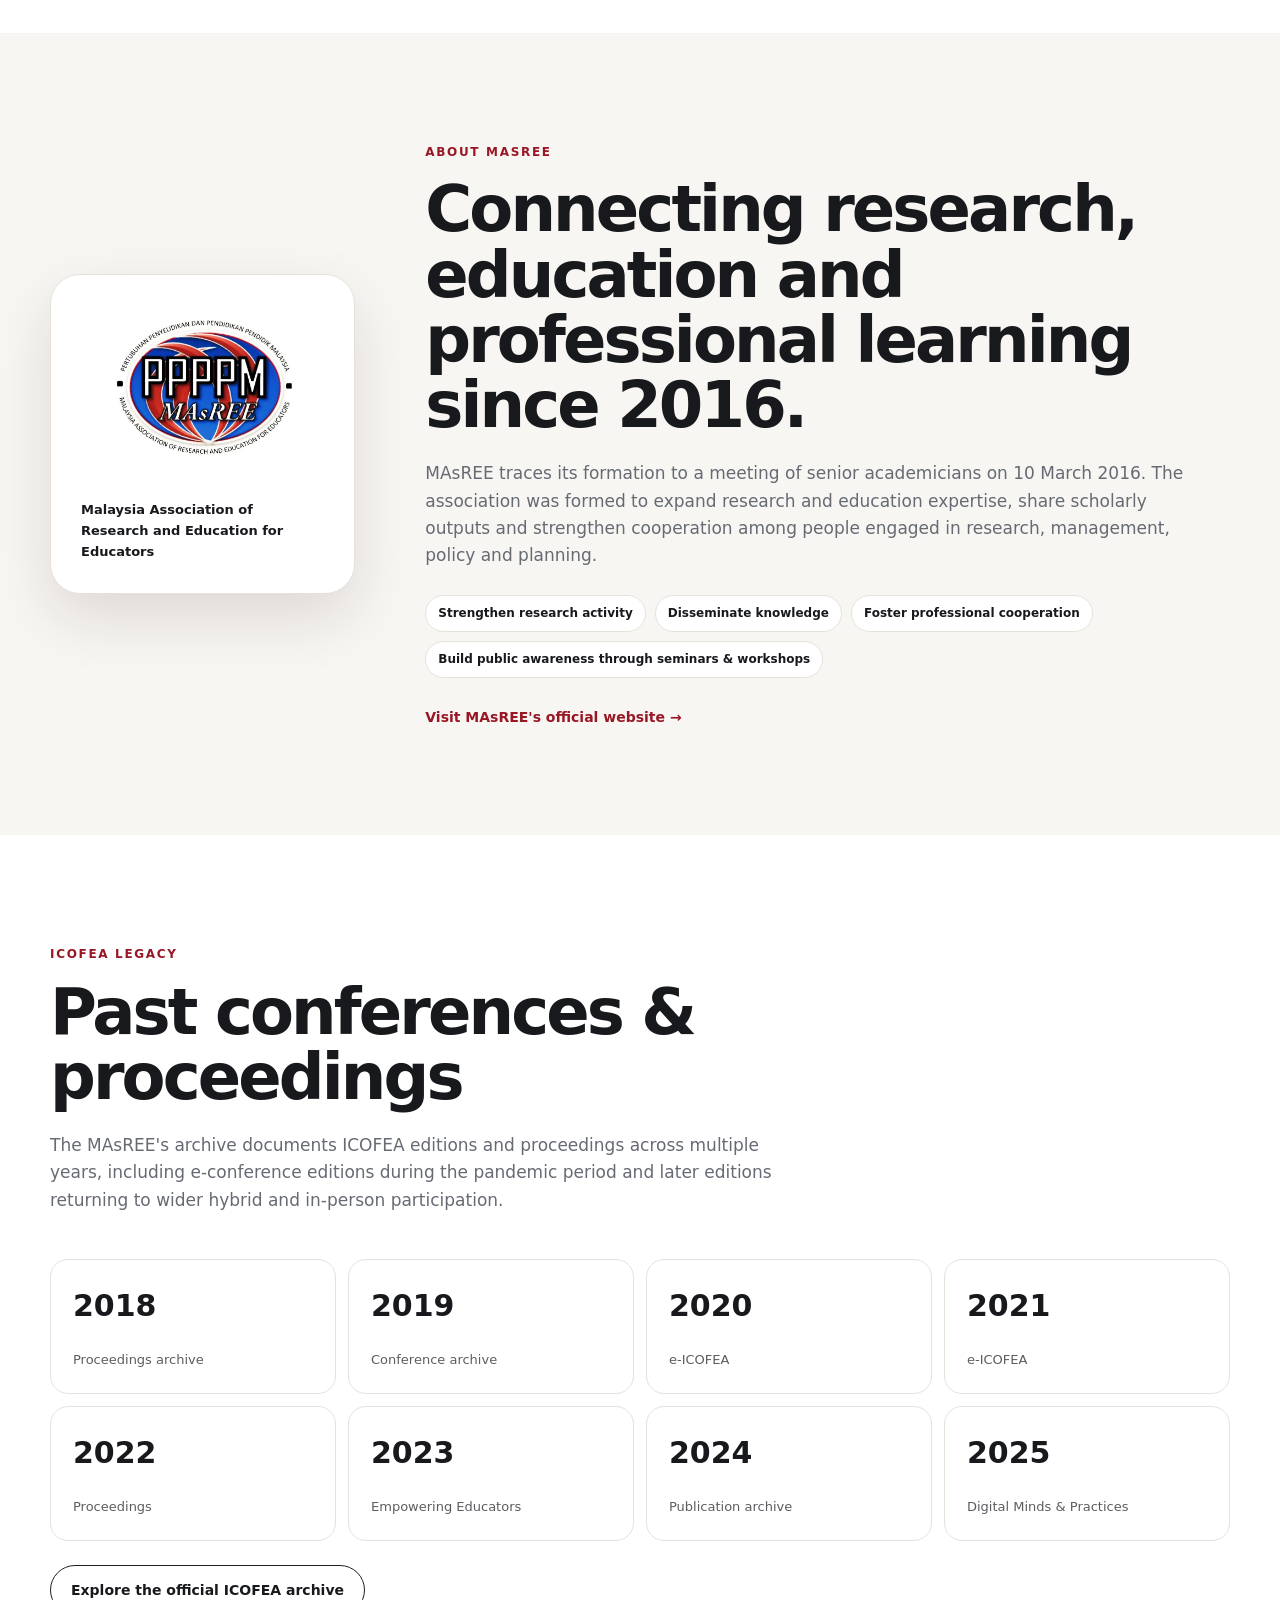
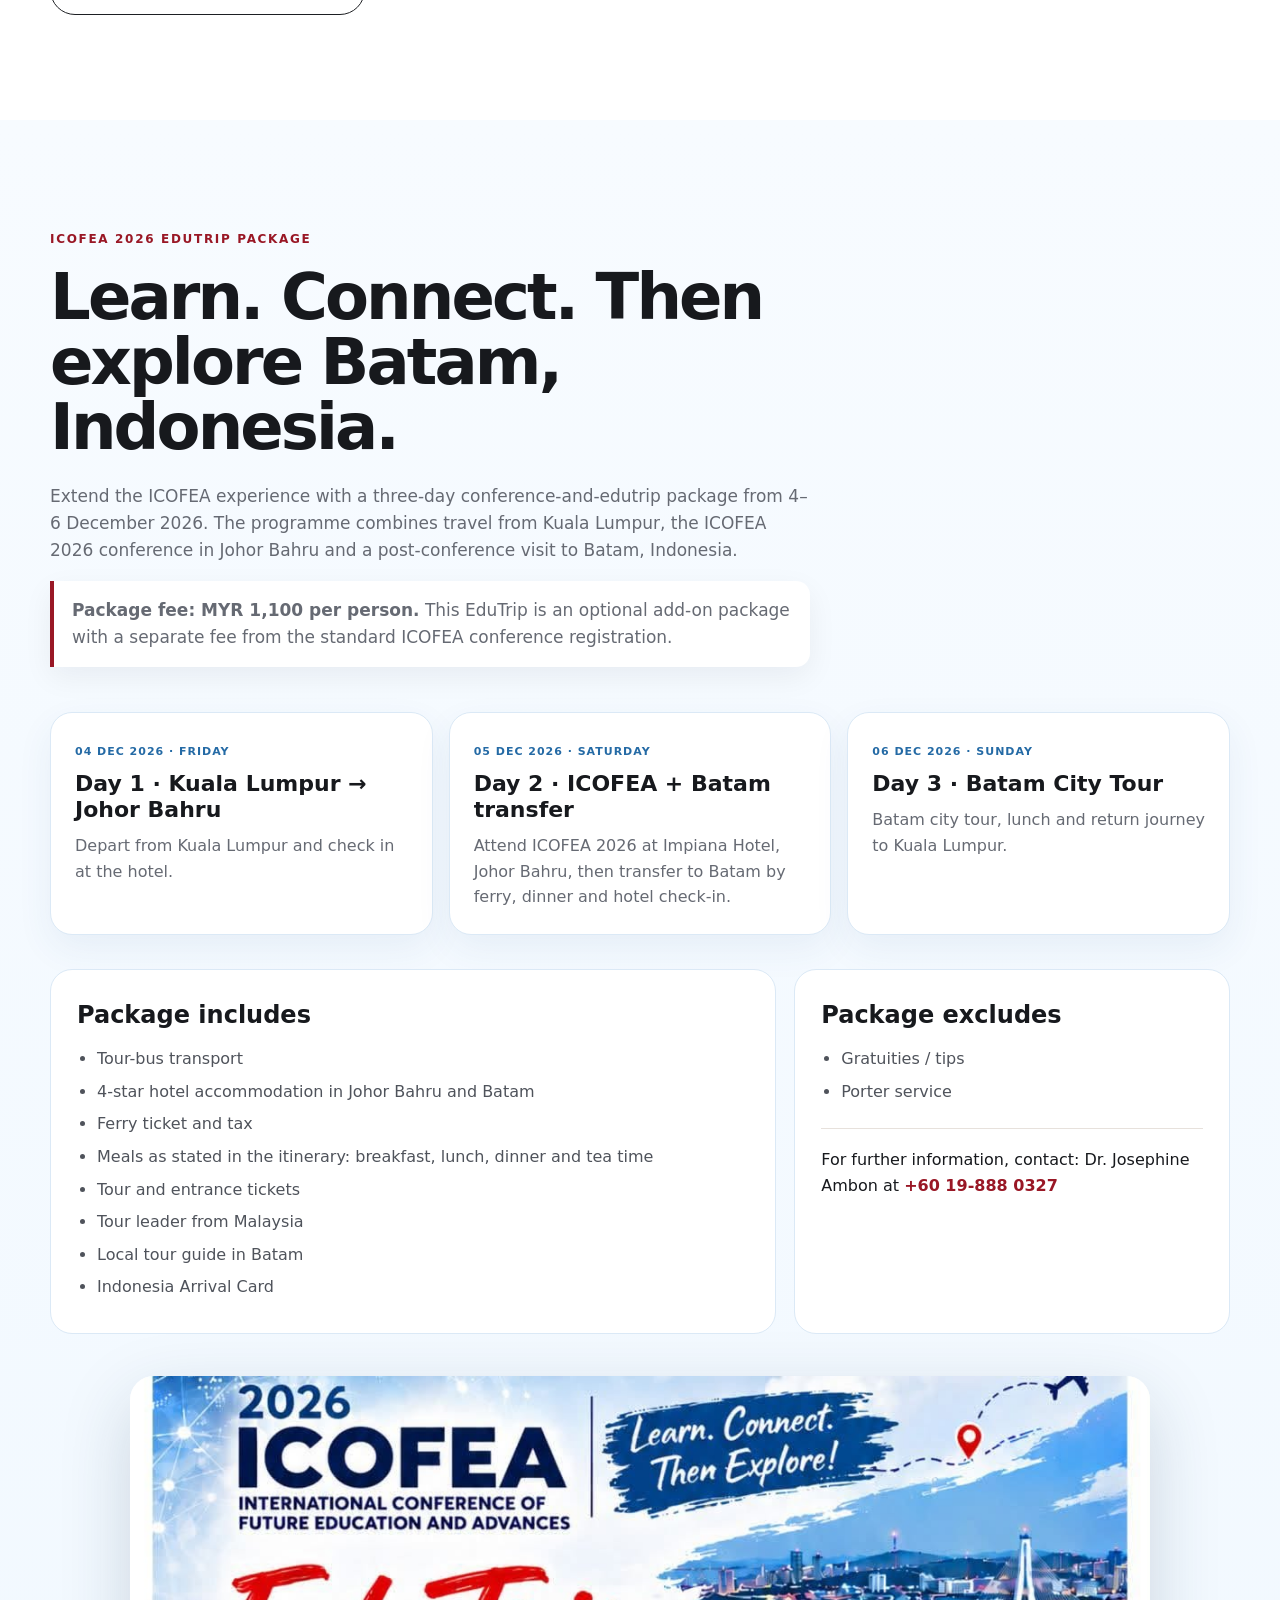
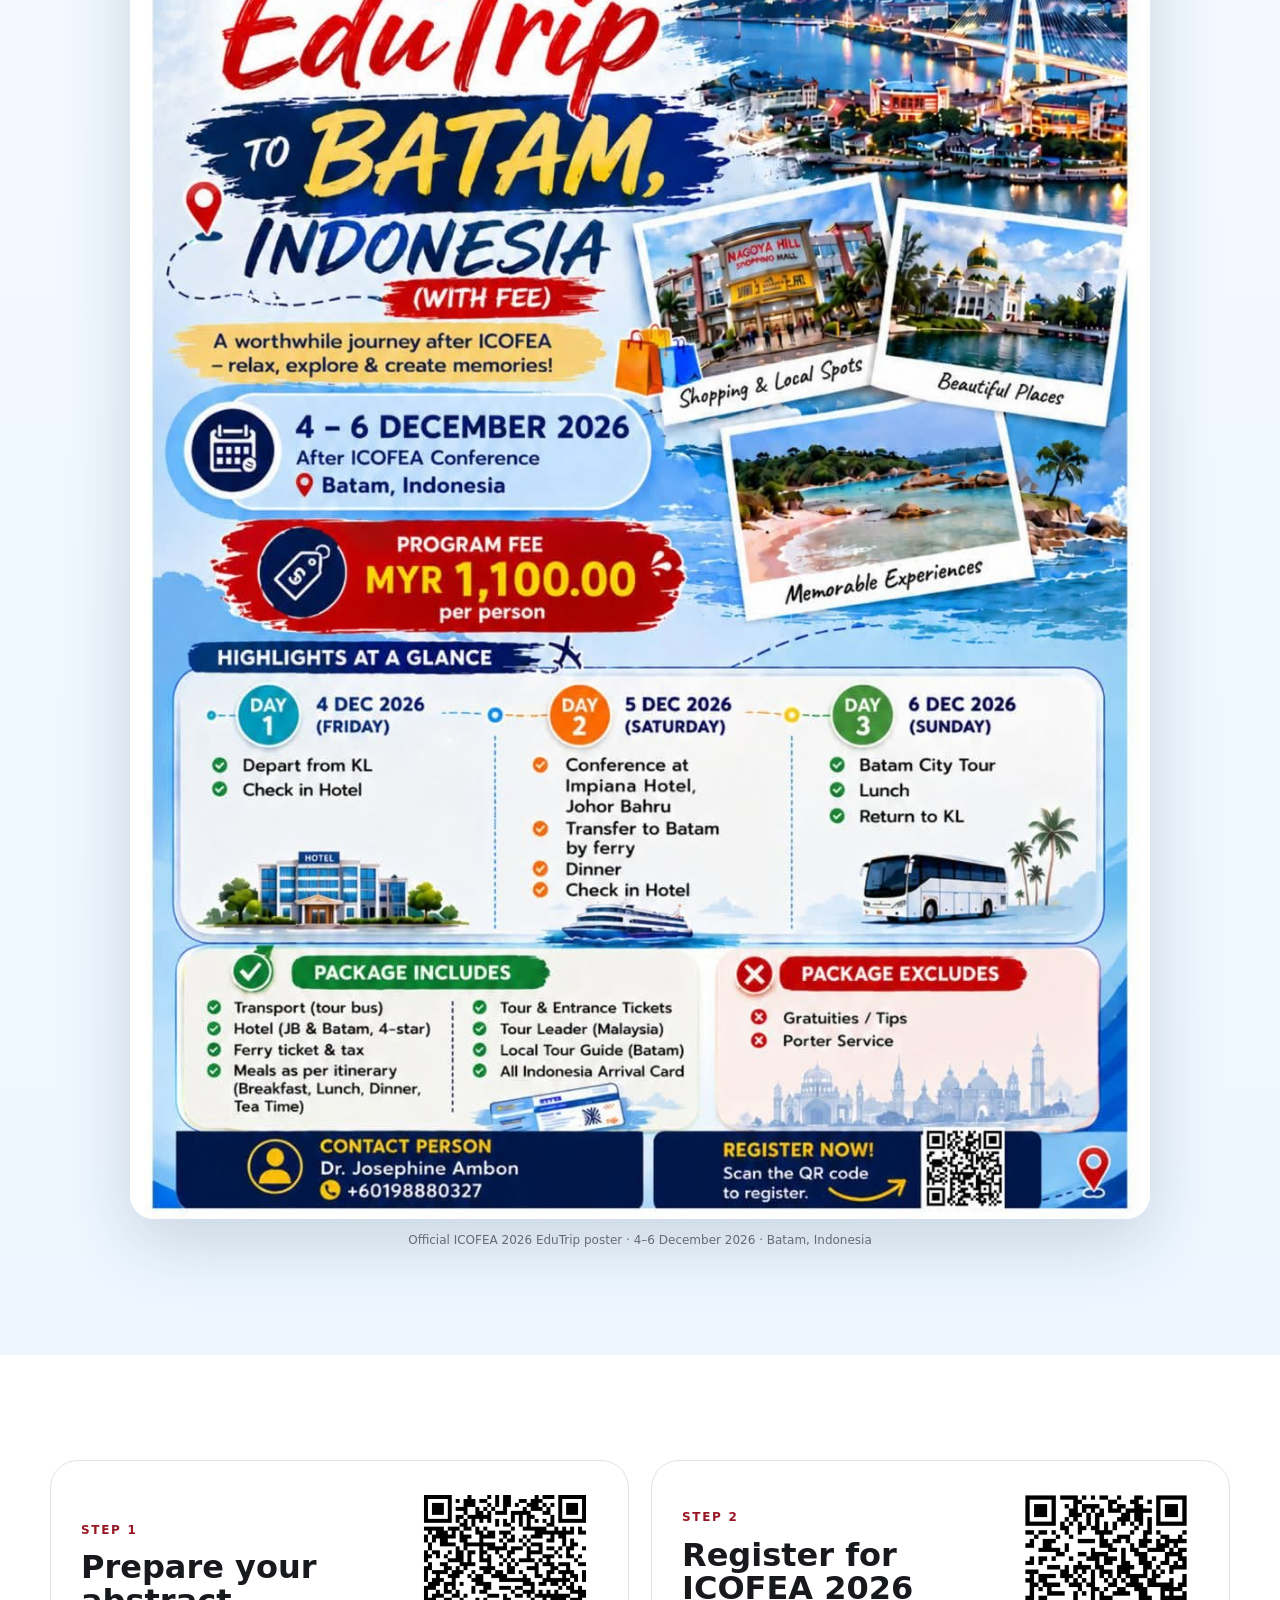
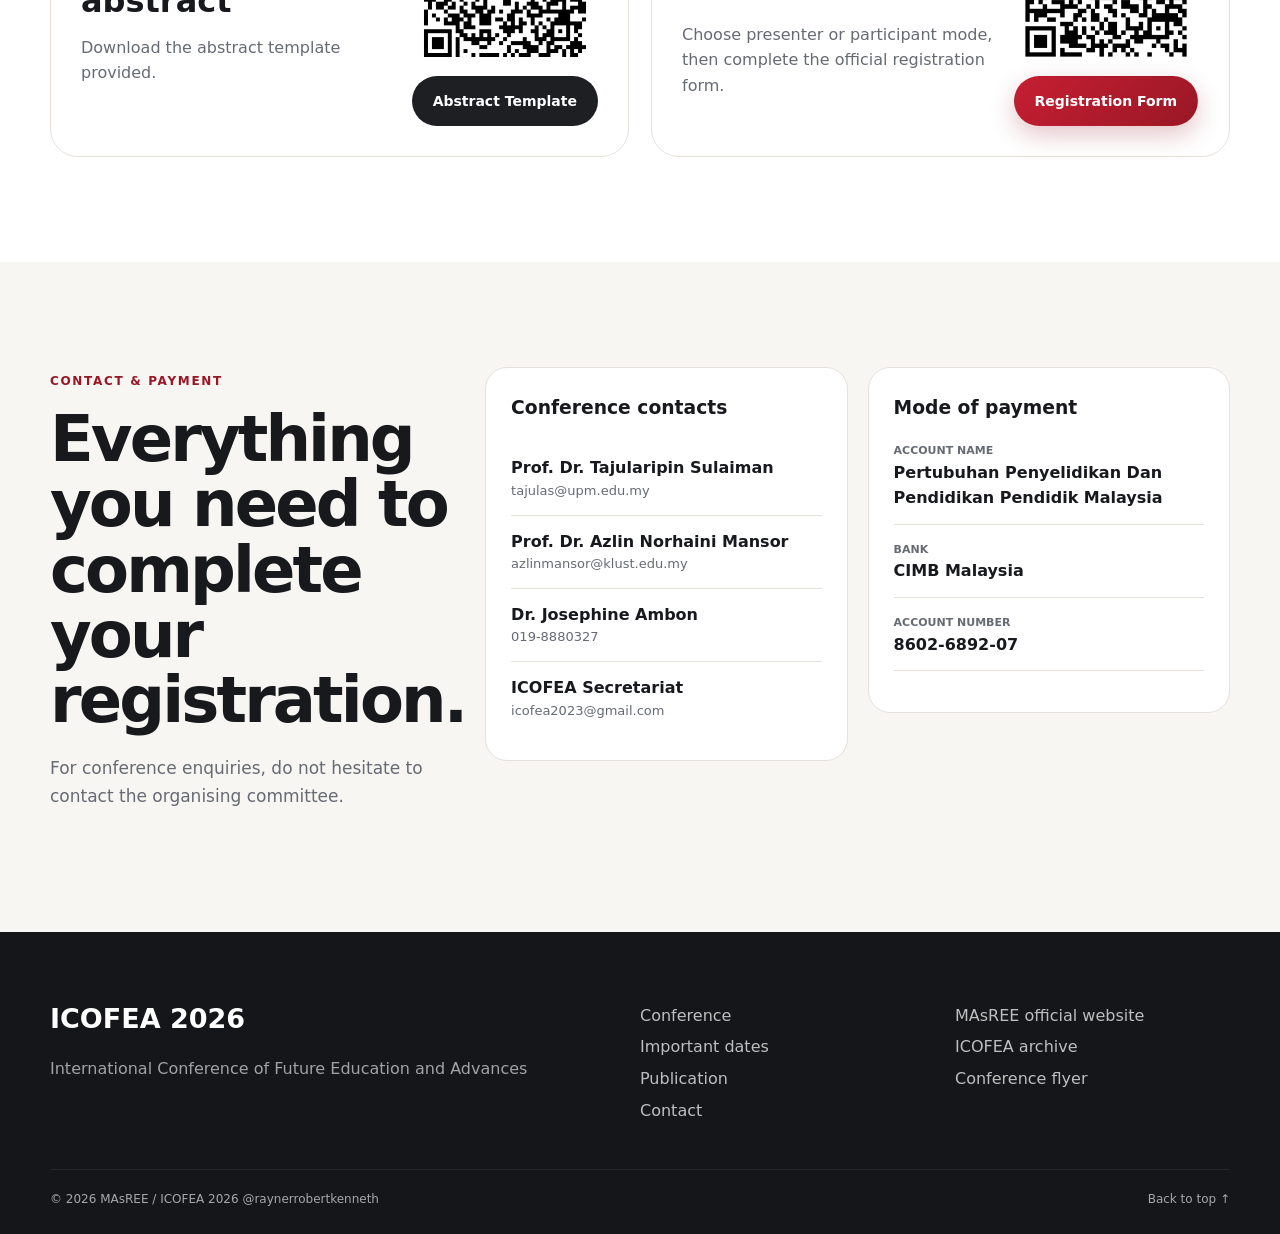
==== commit 90ab9696: "Update home.html" ====
--- a/home.html
+++ b/home.html
@@ -87,8 +87,8 @@
           </div>
         </div>
         <div class="flyer-panel reveal">
-          <img src="assets/icofea-2026-flyer.jpg" alt="Official ICOFEA 2026 conference flyer" />
-          <a class="btn btn-dark" href="assets/icofea-2026-flyer.jpg" target="_blank">View official flyer</a>
+          <img src="assets/icofea-2026-flyer.jpeg" alt="Official ICOFEA 2026 conference flyer" />
+          <a class="btn btn-dark" href="assets/icofea-2026-flyer.jpeg" target="_blank">View official flyer</a>
         </div>
       </div>
     </section>
@@ -291,7 +291,7 @@
     <div class="container footer-grid">
       <div><strong>ICOFEA 2026</strong><p>International Conference of Future Education and Advances</p></div>
       <div><a href="#conference">Conference</a><a href="#dates">Important dates</a><a href="#publications">Publication</a><a href="#contact">Contact</a></div>
-      <div><a href="https://www.masree.info/" target="_blank" rel="noopener">MAsREE official website</a><a href="https://www.masree.info/category/icofea-2/" target="_blank" rel="noopener">ICOFEA archive</a><a href="assets/icofea-2026-flyer.jpg" target="_blank">Conference flyer</a></div>
+      <div><a href="https://www.masree.info/" target="_blank" rel="noopener">MAsREE official website</a><a href="https://www.masree.info/category/icofea-2/" target="_blank" rel="noopener">ICOFEA archive</a><a href="assets/icofea-2026-flyer.jpeg" target="_blank">Conference flyer</a></div>
     </div>
     <div class="container footer-bottom"><span>© <span id="year">2026</span> MAsREE / ICOFEA 2026 @raynerrobertkenneth </span><a href="#top">Back to top ↑</a></div>
   </footer>
